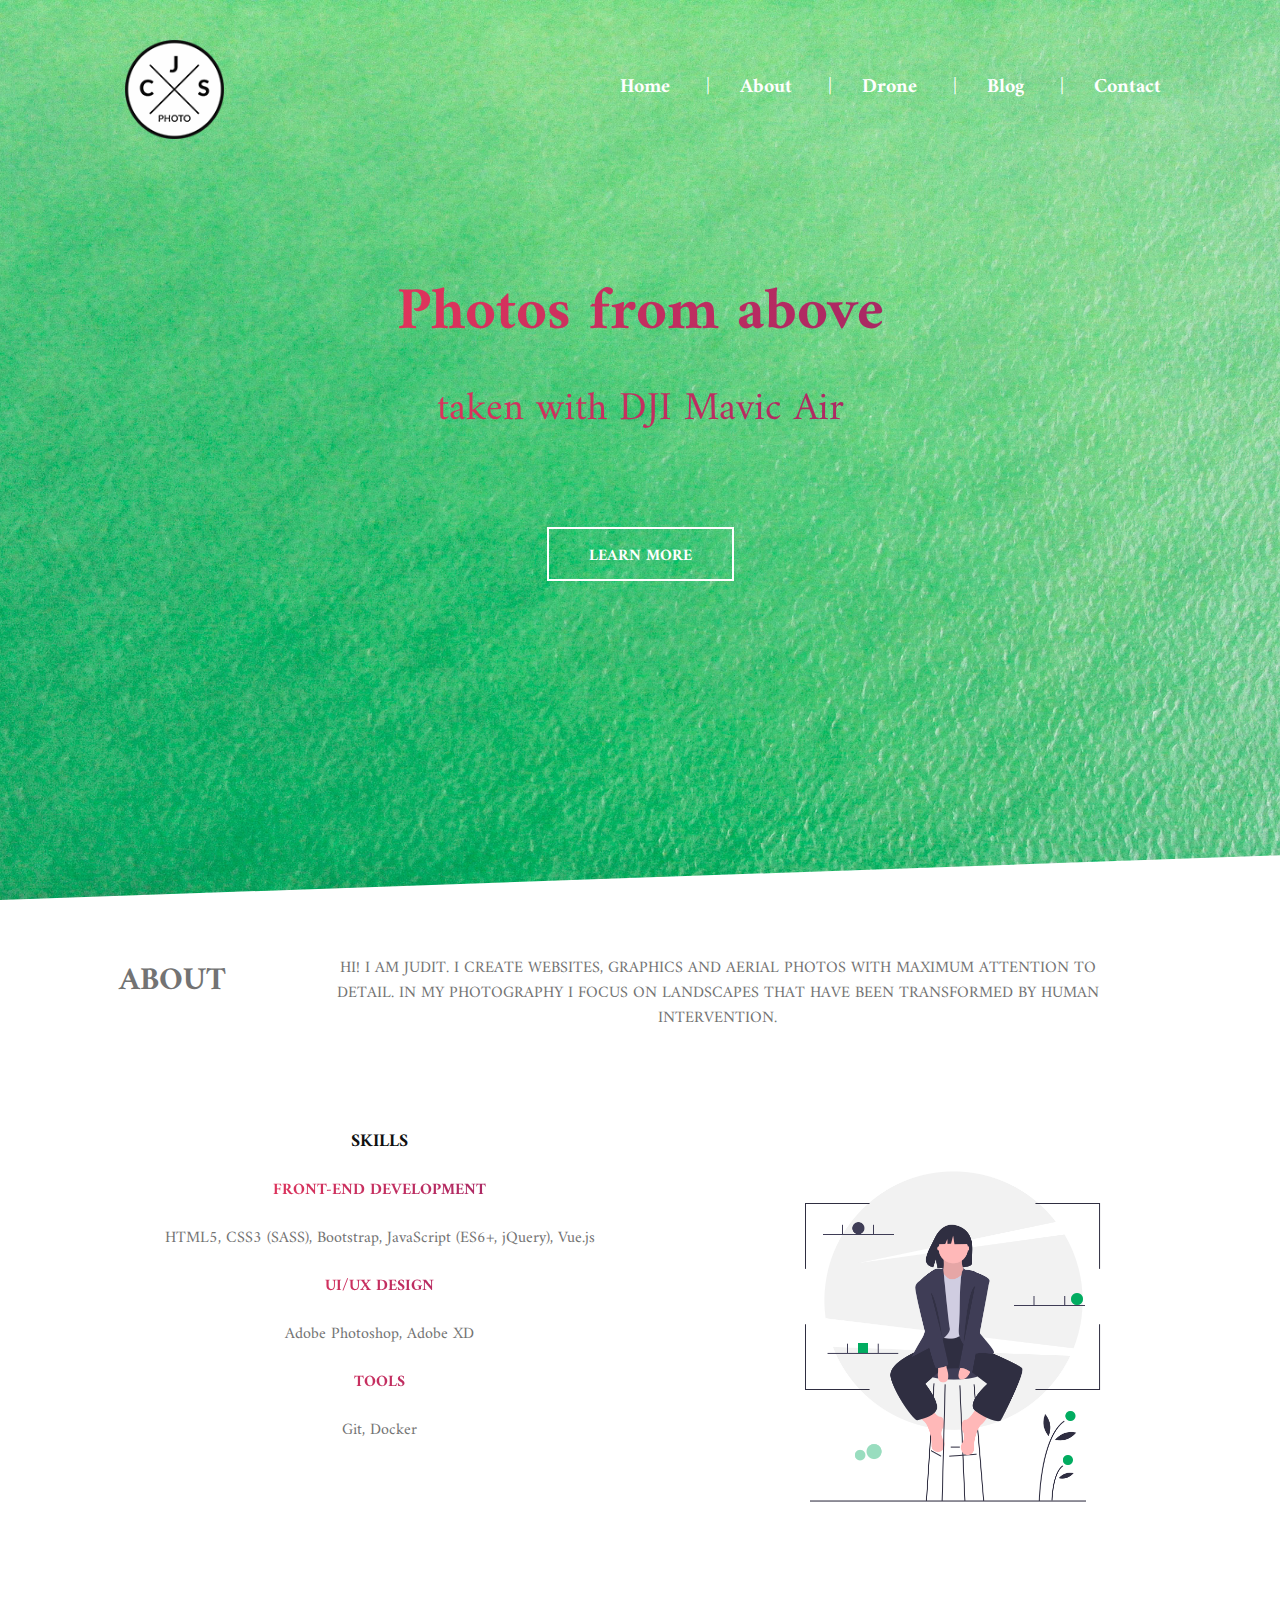
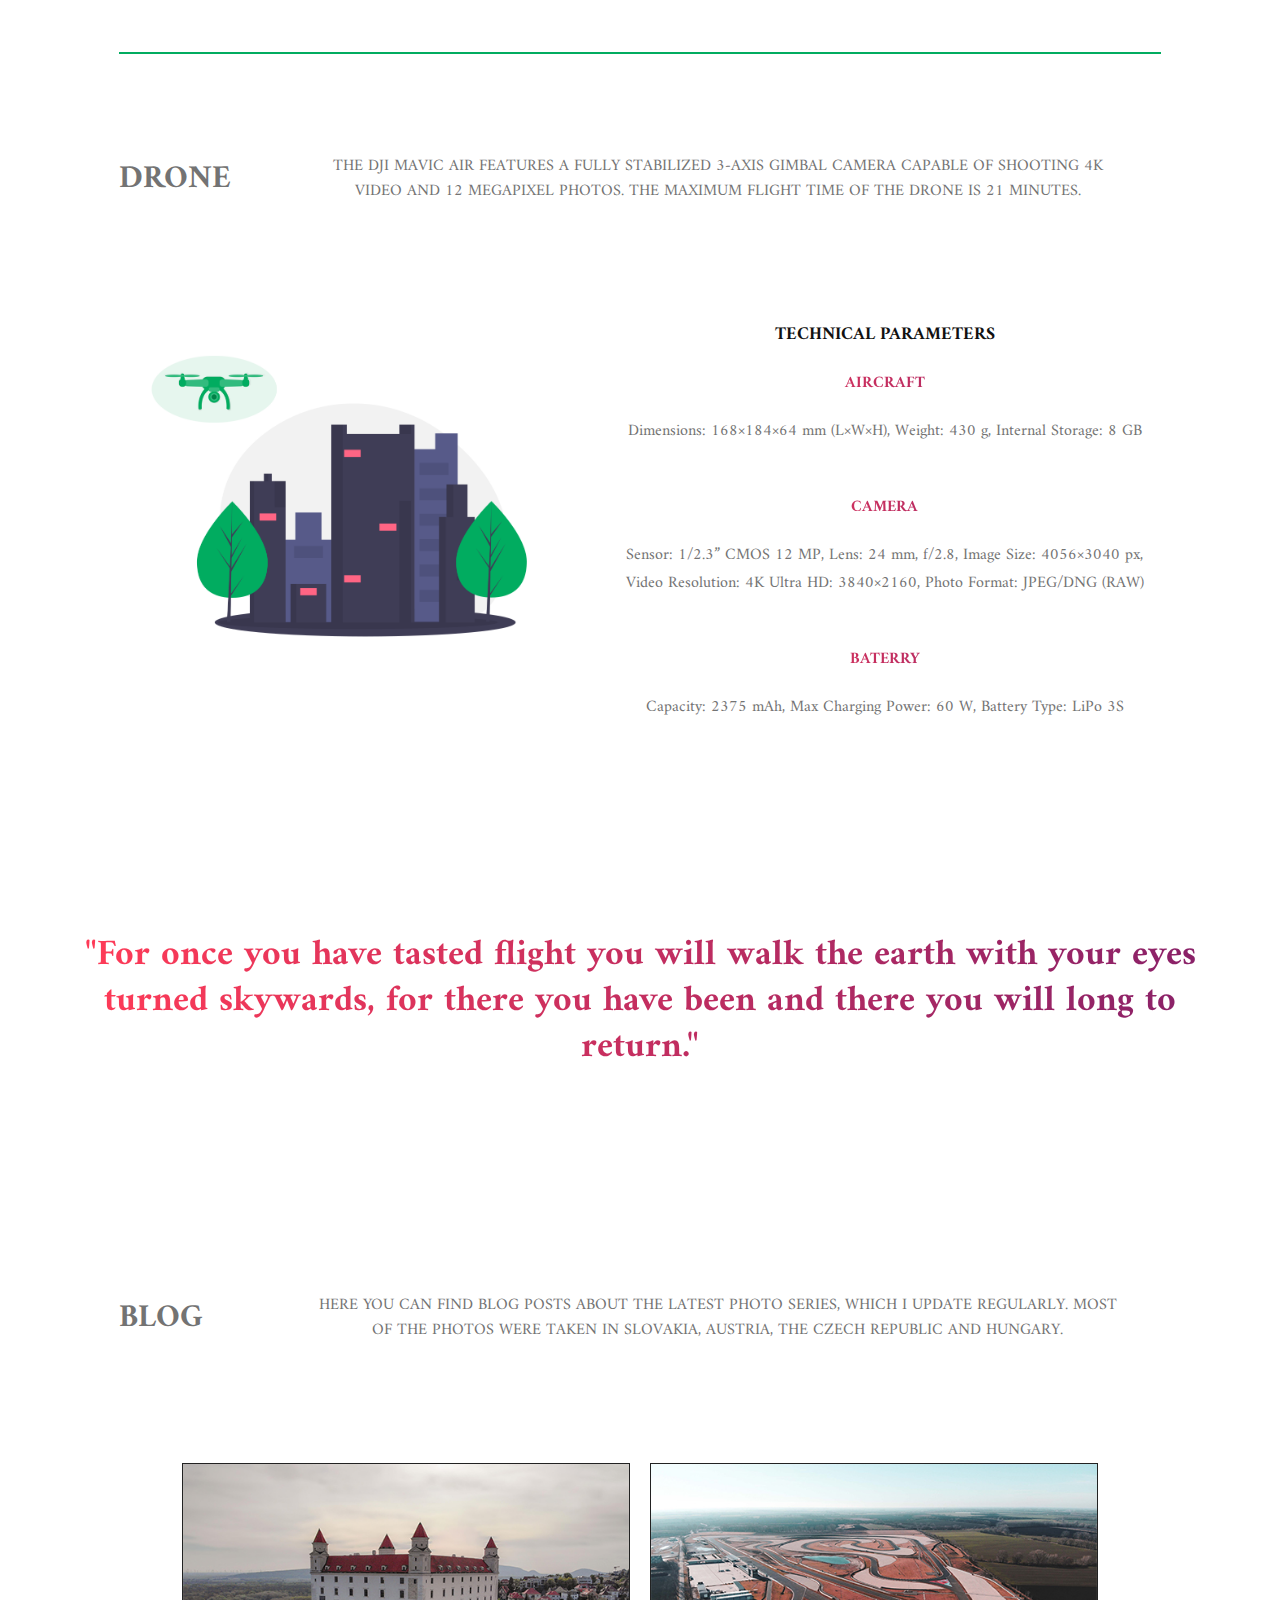
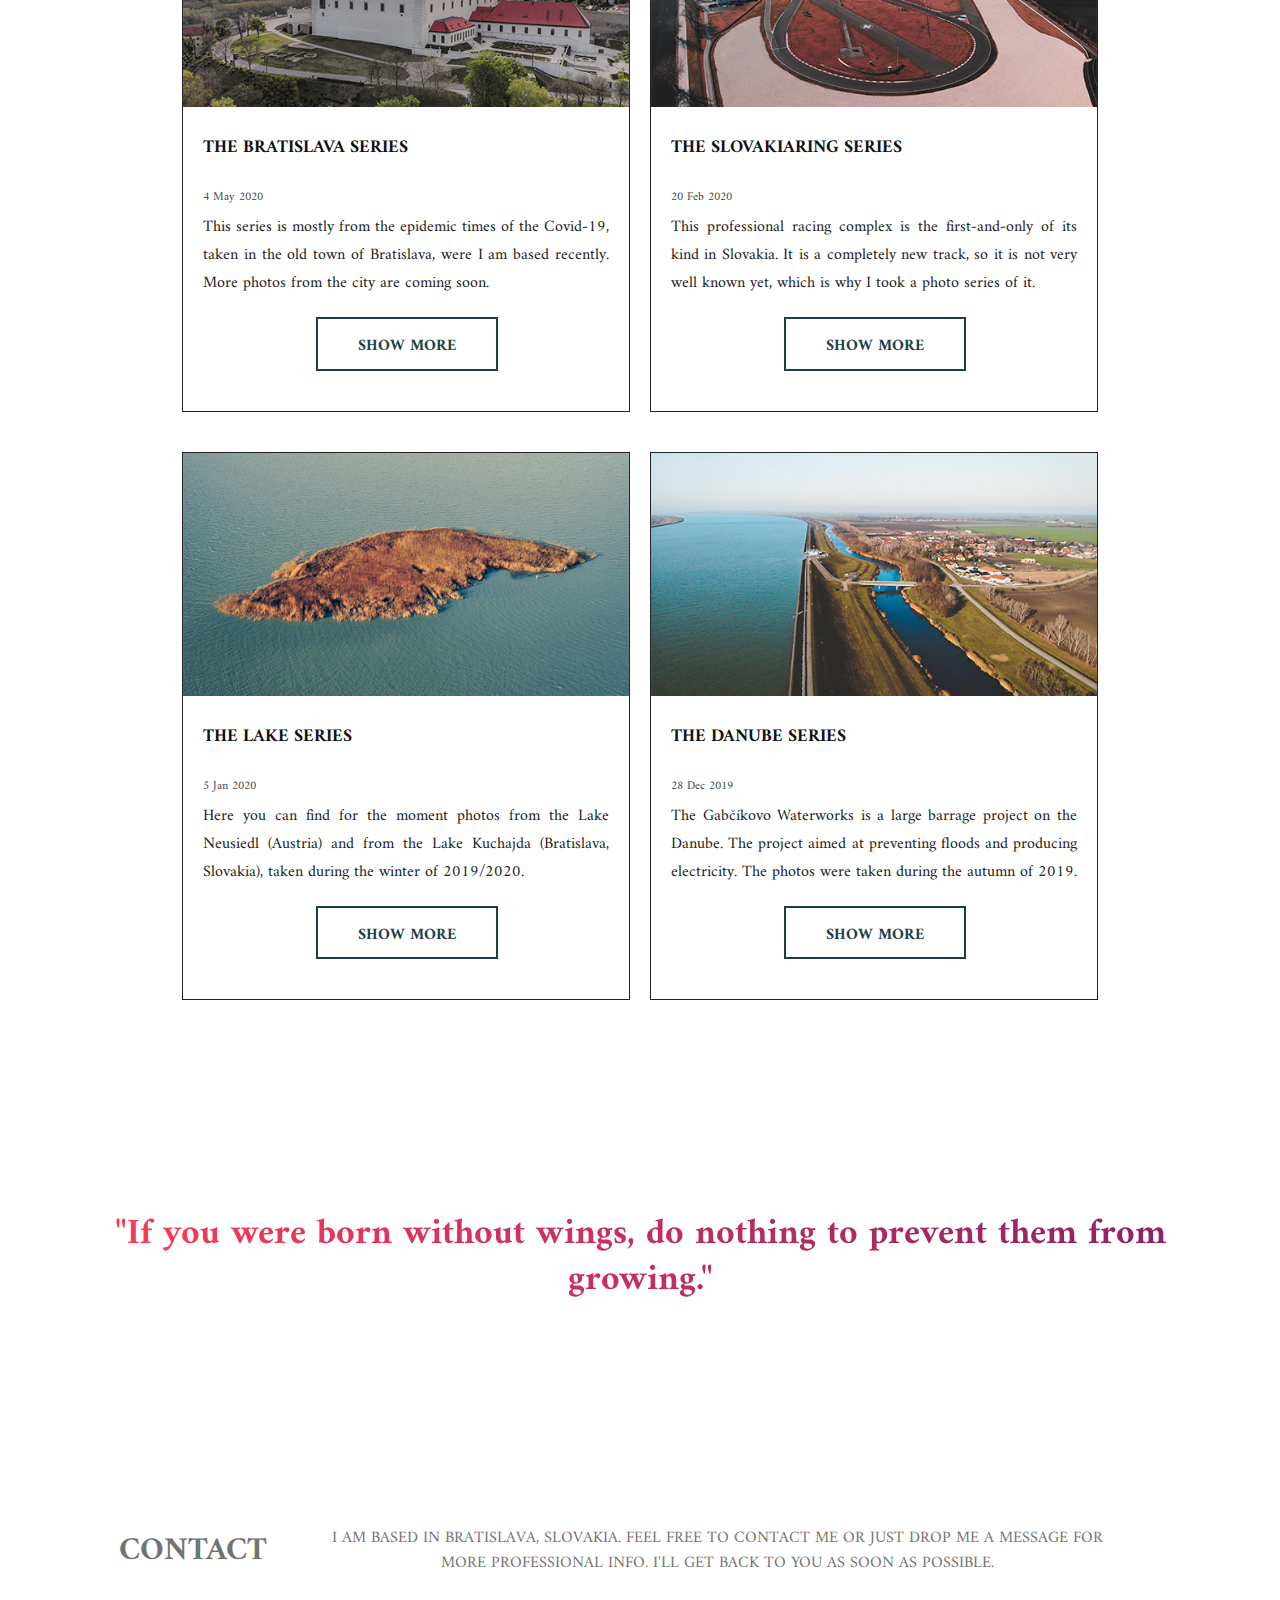
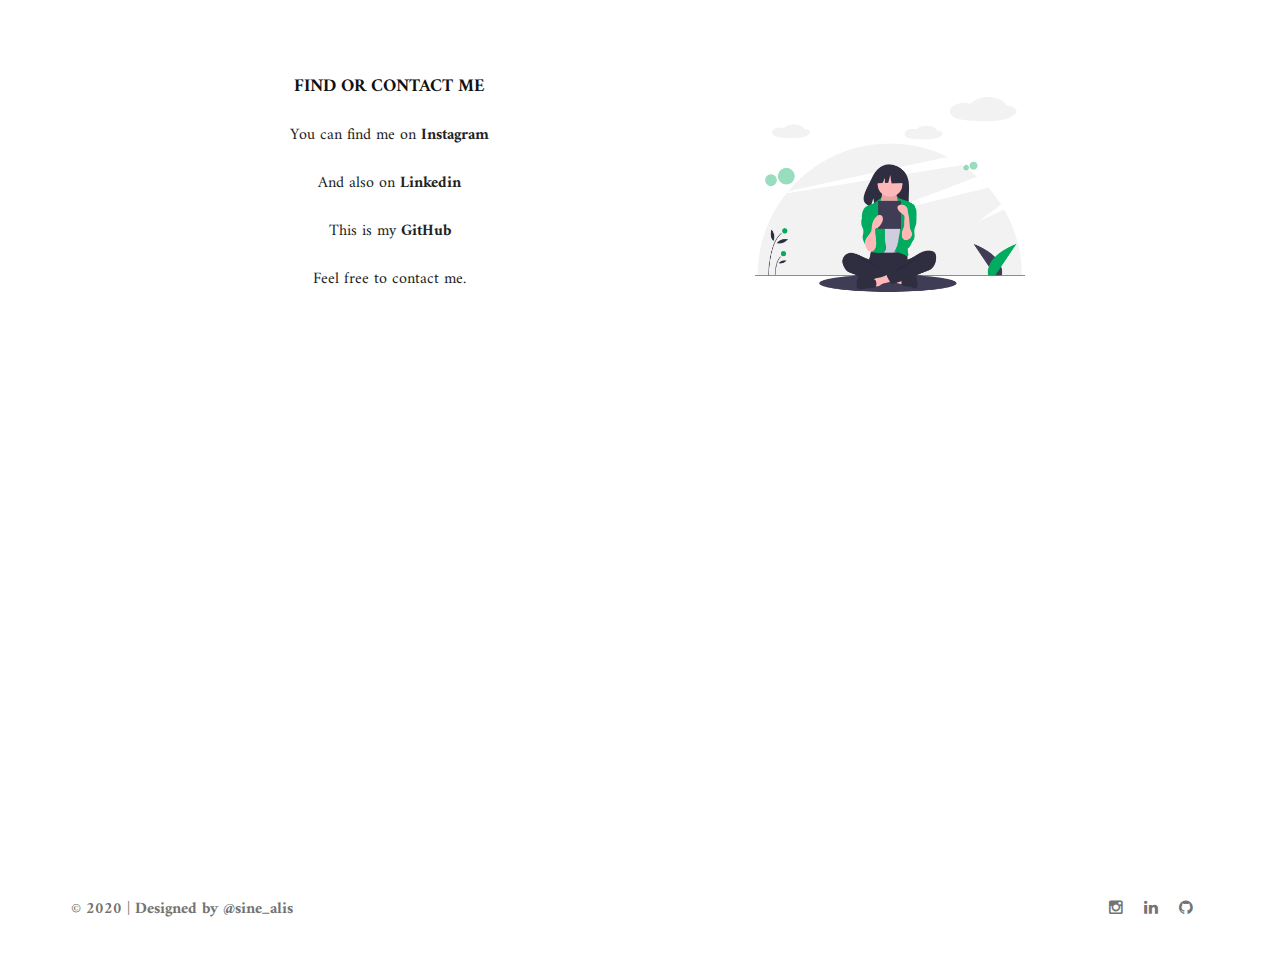
==== index.html @ 267c1a58 "first commit" ====
<!DOCTYPE html>
<html>
	<head>
		<meta charset="utf-8">
		<meta http-equiv="X-UA-Compatible" content="IE=edge">
		<meta name="viewport" content="width=device-width, initial-scale=1">
		<meta name="author" content="sine_alis">
		<meta name="description" content="A portfolio page about aerial photos, taken with DJI Mavic Air from Central Europe. ">
		<title>Photos from above</title>
		<link rel="icon" type="image/png" href="favicon-16x16.png" sizes="16x16">
		<link rel="stylesheet" href="css/font-awesome.min.css">
		<link href="https://fonts.googleapis.com/css2?family=Amiri:ital,wght@0,400;0,700;1,700&display=swap" rel="stylesheet">
		<link rel="stylesheet" href="css/font-awesome.min.css">
		<link rel="stylesheet" href="css/selectordie.css">
		<link rel="stylesheet" href="css/normalize.css">
		<link rel="stylesheet" href="css/style.css">

		<!--[if lt IE 9]>
			<script src="https://cdnjs.cloudflare.com/ajax/libs/html5shiv/3.7.3/html5shiv.min.js"></script>
			<script src="https://cdnjs.cloudflare.com/ajax/libs/selectivizr/1.0.2/selectivizr-min.js"></script>
		<![endif]-->

	</head>
	<body>
		<header class="header" id="home">
			<div class="container">
				<a href="index.html" class="header-logo">
					<img src="img/logo_110.png" alt="logo">
				</a>
				<nav class="menu">
					<a href="#home" class="menu-item is-active">Home</a>
					<a href="#about" class="menu-item">About</a>
					<a href="#drone" class="menu-item">Drone</a>
					<a href="#blog" class="menu-item">Blog</a>
					<a href="#contact" class="menu-item">Contact</a>
				</nav>
				<form class="menu-dropdown">
					<select onchange="location = this.options[this.selectedIndex].value;">
						<option value="#home">Home</option>
						<option value="#about">About</option>
						<option value="#drone">Drone</option>
						<option value="#blog">Blog</option>
						<option value="#contact">Contact</option>
					</select>
				</form>
				<div class="cf"></div>
				<div class="header-baseline">
					<div class="header-baseline-l header-baseline-l1">Photos from above</div>
					<div class="header-baseline-l header-baseline-l3">taken with DJI Mavic Air</div>
				</div>
				<p><a href="#about" class="btn">Learn more</a></p>
			</div>
		</header>
		<section class="section"  id="about">
			<div class="container">
				<div class="section-title cf">
					<h1>About</h1>
					<p>Hi! I am Judit. I create websites, graphics and aerial photos with maximum attention to detail. In my photography I focus on landscapes that have been transformed by human intervention.</p>
				</div>
				<div class="about cf">
					<div class="about-text">
						<h2>Skills</h2>
						<div class="skill">
							<p class="category">FRONT-END DEVELOPMENT</p>
							<p class="text">HTML5, CSS3 (SASS), Bootstrap, JavaScript (ES6+, jQuery), Vue.js</p>
							<p class="category">UI/UX DESIGN</p>
							<p class="text">Adobe Photoshop, Adobe XD</p>
							<p class="category">TOOLS</p>
							<p class="text">Git, Docker</p>
						</div>
					</div>
					<div class="about-picture">
						<img src="img/about_skills.png" alt="thumbnail">
					</div>
				</div>
				<hr>
				<div class="section-title cf" id="drone">
					<h1>Drone</h1>
					<p>The DJI Mavic Air features a fully stabilized 3-axis gimbal camera capable of shooting 4K video and 12&nbsp;megapixel photos. The maximum flight time of the drone is 21 minutes.</p>
				</div>
				<div class="about about-2 cf">
					<div class="about-picture">
						<img src="img/about_dron.png" alt="thumbnail">
					</div>
					<div class="about-text">
						<h2>Technical Parameters</h2>
						<div class="params">
							<p class="category">AIRCRAFT</p>
							<p class="text">Dimensions: 168×184×64 mm (L×W×H), Weight: 430&nbsp;g, Internal Storage: 8&nbsp;GB</p>
							<br/>
							<p class="category">CAMERA</p>
							<p class="text">Sensor: 1/2.3” CMOS 12&nbsp;MP, Lens: 24&nbsp;mm, f/2.8, Image Size: 4056×3040&nbsp;px, Video Resolution: 4K Ultra HD: 3840×2160, Photo Format: JPEG/DNG&nbsp;(RAW)</p>
							<br/>
							<p class="category">BATERRY</p>
							<p class="text">Capacity: 2375&nbsp;mAh, Max Charging Power: 60&nbsp;W, Battery Type: LiPo&nbsp;3S</p>
						</div>
						<div class="cf"></div>
					</div>
				</div>
			</div>
		</section>
		<section class="bg">
			<div class="container">
				<blockquote class="quote-text">"For once you have tasted flight you will walk the earth with your eyes turned skywards, for there you have been and there you will long to return."</blockquote>
				<cite class="quote-author">Leonardo da Vinci</cite>
			</div>
		</section>
		<section class="section" id="blog">
			<div class="container">
				<div class="section-title cf">
					<h1>Blog</h1>
					<p>Here you can find blog posts about the latest photo series, which I update regularly. Most of the photos were taken in Slovakia, Austria, the Czech Republic and Hungary.</p>
				</div>
				<div class="posts cf">
					<div class="post">
						<a href="img/castle.jpg" class="post-thumb">
							<img src="img/post_4.jpg" alt="">
						</a>
						<div class="post-content">
							<h2 class="post-title"><a href="bratislava.html">The Bratislava Series</a></h2>
							<span class="post-meta">4 May 2020</span>
							<p class="description">This series is mostly from the epidemic times of the Covid-19, taken in the old town of Bratislava, were I am based recently. More photos from the city are coming soon.</p>
							<p><a href="bratislava.html" class="btn btn-primary">Show more</a></p>
						</div>
					</div>
					<div class="post">
						<a href="img/slovakiaring.jpg" class="post-thumb">
							<img src="img/post_1.jpg" alt="">
						</a>
						<div class="post-content">
							<h2 class="post-title"><a href="slovakiaring.html">The Slovakiaring Series</a></h2>
							<span class="post-meta">20 Feb 2020</span>
							<p class="description">This professional racing complex is the first-and-only of its kind in Slovakia. It is a completely new track, so it is not very well known yet, which is why I took a photo series of it.</p>
							<p><a href="slovakiaring.html" class="btn btn-primary">Show more</a></p>
						</div>
					</div>
					<div class="post">
						<a href="img/nss.jpg" class="post-thumb">
							<img src="img/post_2.jpg" alt="">
						</a>
						<div class="post-content">
							<h2 class="post-title"><a href="lake.html">The Lake Series</a></h2>
							<span class="post-meta">5 Jan 2020</span>
							<p class="description">Here you can find for the moment photos from the Lake Neusiedl (Austria) and from the Lake Kuchajda (Bratislava, Slovakia), taken during the winter of 2019/2020.</p>
							<p><a href="lake.html" class="btn btn-primary">Show more</a></p>
						</div>
					</div>
					<div class="post">
						<a href="img/danube.jpg" class="post-thumb">
							<img src="img/post_3.jpg" alt="">
						</a>
						<div class="post-content">
							<h2 class="post-title"><a href="danube.html">The Danube Series</a></h2>
							<span class="post-meta">28 Dec 2019</span>
							<p class="description">The Gabčíkovo Waterworks is a large barrage project on the Danube. The project aimed at preventing floods and producing electricity. The photos were taken during the autumn of 2019.</p>
							<p><a href="danube.html" class="btn btn-primary">Show more</a></p>
						</div>
					</div>
				</div>
			</div>
		</section>
		<section class="bg bg-2">
			<div class="container">
				<blockquote class="quote-text">"If you were born without wings, do nothing to prevent them from growing."</blockquote>
				<cite class="quote-author">Coco Chanel</cite>
			</div>
		</section>
		<section class="section" id="contact">
			<div class="container">
				<div class="section-title cf">
					<h1>Contact</h1>
					<p>I am based in Bratislava, Slovakia. Feel free to contact me or just drop me a message for more professional info. I'll get back to you as soon as possible.</p>
				</div>
				<div class="contact cf">
					<div class="about-picture">
						<img src="img/about_contact.png" alt="thumbnail">
					</div>
					<div class="contact-info">
						<h2>Find or Contact me</h2>
						<p>You can find me on <a href="https://www.instagram.com/sine__alis/">Instagram</a></p>
						<p>And also on <a href="https://www.linkedin.com/in/judit-csiba-8711421b7/">Linkedin</a></p>
						<p>This is my <a href="https://github.com/sinealis">GitHub</a></p>
						<p>Feel free to contact me.</p>

					</div>
				</div>
			</div>
		</section>
		<section class="map">
			<iframe src="https://www.google.com/maps/embed?pb=!1m10!1m8!1m3!1d42592.22534487491!2d17.0765173!3d48.1485337!3m2!1i1024!2i768!4f13.1!5e0!3m2!1ssk!2ssk!4v1599405672514!5m2!1ssk!2ssk" width="100%" height="450" frameborder="0" style="border:0;" allowfullscreen="" aria-hidden="false" tabindex="0"></iframe>
		</section>
		<footer class="section footer">
			<div class="container">
				<div class="foot cf">
					<div class="footer-copyright">
						&copy;&nbsp;2020 | Designed&nbsp;by&nbsp;@sine_alis
					</div>
					<div class="footer-socicons">
						<a href="https://www.instagram.com/sine__alis/"><i class="fa fa-instagram" aria-hidden="true"></i></a>
						<a href="https://www.linkedin.com/in/judit-csiba-8711421b7/"><i class="fa fa-linkedin" aria-hidden="true"></i></a>
						<a href="https://github.com/sinealis"><i class="fa fa-github" aria-hidden="true"></i></a>
					</div>
				</div>
			</div>
		</footer>

		<script src="js/jquery-3.5.1.min.js"></script>
		<script src="js/jquery-ui.min.js"></script>
		<script src='js/selectordie.min.js'></script>

		<script>
			$(".menu-dropdown select").selectOrDie();
		</script>

		<script src="js/script.js"></script>
	</body>
</html>
---- css/selectordie.css ----
/* ===========================================================
 *
 *  Name:          selectordie_dev.css
 *  Updated:       2014-10-10
 *  Created by:    Per V @ Vst.mn
 *  What?:         Base CSS for Select or Die
 *
 *  Copyright (c) 2014 Per Vestman
 *  Dual licensed under the MIT and GPL licenses.
 *
 *  No, I don't usually comment my CSS, but in this
 *  case it might "help" someone.
 *
 *  Oddny | Cogs 'n Kegs
 * =========================================================== */

/* Remove, change to fit your needs */
@import url(https://fonts.googleapis.com/css?family=Open+Sans:300,400,600&subset=latin,latin-ext);

.sod_select,
.sod_select *
    {
        -webkit-box-sizing: border-box;
           -moz-box-sizing: border-box;
                box-sizing: border-box;
     -webkit-touch-callout: none;
       -webkit-user-select: none;
          -moz-user-select: none;
           -ms-user-select: none;
               user-select: none;
    }

/* The SoD - Please keep this first three lines intact, otherwise all hell will break looooooose */
.sod_select
    {
        display: inline-block;
        position: relative;
        line-height: 1;

        width: 130px;
        padding: 12px 10px;
        border: 2px solid #ddd;
        background: transparent;
        color: #111;
        font-size: 15px;
        font-weight: 600;
        text-align: left;
        text-transform: uppercase;
        outline: 0;
        outline-offset: -2px; /* Opera */
        cursor: default;
    }

    /* Up/Down arrows */
    .sod_select:before,
    .sod_select:after
        {
            content: "\25B2";
            position: absolute;
            right: 10px;
            top: 12px;
            font-size: 7px;
        }

        /* Down arrow */
        .sod_select:after
            {
                content: "\25BC";
                top: auto;
                bottom: 12px;
            }

    /* Change the border color on hover, focus and when open */
    .sod_select:hover,
    .sod_select.open,
    .sod_select.focus { border-color: #eee; }

        .sod_select.open { color: #000; }
        .sod_select.focus { box-shadow: 0 0 5px rgba(0,0,0,.3); }

    /* When the entire SoD is disabled, go crazy! */
    .sod_select.disabled
        {
            border-color: #ddd;
            color: #333;
            cursor: not-allowed;
        }

    /* The "label", or whatever we should call it. Keep the first three lines for truncating. */
    .sod_select .sod_label
        {
            display: block;
            overflow: hidden;
            white-space: nowrap;
            text-overflow: ellipsis;

            padding-right: 15px;
        }

        .sod_select .sod_prefix { /* Use this if you're using a prefix and want to style it */ }
        .sod_select .sod_placeholder { /* Use this if you're using a placeholder and want to style it */ }



    /* Options list wrapper */
    .sod_select .sod_list_wrapper
        {
            position: absolute;
            top: 100%;
            left: 0;
            display: none;
            height: auto;
            width: 130px;
            margin: 0 0 0 -2px;
            background: transparent;
            border: 2px solid #ddd;
            border-top: none;
            color: #000;
            font-weight: 400;
            z-index: 1;
        }

        /* Shows the option list (don't edit) */
        .sod_select.open .sod_list_wrapper { display: block;  }

        /* Don't display the options when  */
        .sod_select.disabled.open .sod_list_wrapper { display: none;  }

        /* When the option list is displayed above the SoD */
        .sod_select.above .sod_list_wrapper
            {
                top: auto;
                bottom: 100%;
                border-top: 2px solid #ddd;
                border-bottom: none;
            }

    /* Options list container */
    .sod_select .sod_list
        {
            display: block;
            overflow-y: auto;
            padding: 0;
            margin: 0;
        }

        /* All the options. Keep the first three lines for truncating... */
        .sod_select .sod_option
            {
                display: block;
                overflow: hidden;
                white-space: nowrap;
                text-overflow: ellipsis;

                position: relative;
                padding: 10px 10px;
                list-style-type: none;
            }

            /* Optgroups */
            .sod_select .sod_option.optgroup,
            .sod_select .sod_option.optgroup.disabled
                {
                    background: inherit;
                    color: #939393;
                    font-size: 10px;
                    font-style: italic;
                }

                /* Children of an optgroup */
                .sod_select .sod_option.groupchild { padding-left: 20px; }

            /* Used together with placeholderOption / data-placeholder-option */
            .sod_select .sod_option.is-placeholder {
                display: none;
            }

            /* Disabled option */
            .sod_select .sod_option.disabled
                {
                    background: inherit;
                    color: #cccccc;
                }

            /* Hover state for options, also used when a user uses his/hers up/down keys */
            .sod_select .sod_option.active
                {
                    background: rgba(250,250,250,0.4);
                    color: #111;
                }

            /*Make room for the check mark */
            .sod_select .sod_option.selected
                {
                    font-weight: 400;
                    padding-right: 25px;
                }

                /* Displays a check mark for the selected option */
                .sod_select .sod_option.selected:before
                    {
                        content: "";
                        position: absolute;
                        right: 10px;
                        top: 50%;
                        -webkit-transform: translateY(-50%);
                            -ms-transform: translateY(-50%);
                                transform: translateY(-50%);
                        display: inline-block;
                        color: #808080;
                        height: 9px;
                        width: 10px;
                        background: url([data-uri]);
                    }

                /* Add a .no_highlight class to you SoD to hide the check mark and don't bold the option */
                .sod_select.no_highlight .sod_option.selected { font-weight: 300; }
                .sod_select.no_highlight .sod_option.selected:before { display: none; }

            .sod_select .sod_option.link { /* If data-link is set on a specific option */ }
            .sod_select .sod_option.linkexternal { /* If data-link-external is set on a specific option */ }



    /* Hide native select */
    .sod_select select { display: none !important; }

        /* The native select in touch mode. Keep this first line. Sorry, keep everything. */
        .sod_select.touch select
            {
                -webkit-appearance: menulist-button;

                position: absolute;
                top: 0;
                left: 0;
                display: block !important;
                height: 100%;
                width: 100%;
                opacity: 0;
                z-index: 1;
            }
---- css/style.css ----
html {
	box-sizing: border-box;
}
*, *:before, *:after {
	box-sizing: inherit;
}
body {
	margin: 0;
	padding: 0;
	color: #737373;
	font-family: 'Amiri', serif;
	font-size: 100%;
	-webkit-font-smoothing: antialiased;
	-moz-osx-font-smoothing: inherit;
}
/*------Clearfix----*/
.cf:before,
.cf:after {
    content: "";
    display: table;
}
.cf:after {
    clear: both;
}
a {
	color: inherit;
	text-decoration: none;
}
h2 {
	font-size: 1.125em; /* 20/16 */
	margin: 0 0 1.25em 0; /* 20/16 */
	line-height: 1.25em;
	color: #111;
	text-transform: uppercase;
}
p {
	padding: 0;
	margin: 0;
	margin-bottom: 1.25em; /* 20/16 */
}
img {
	max-width: 100%;
	height: auto;
}
hr {
	height: 0.125em; /* 2/16 */
	margin: 6.25em 0; /* 100/16 */
	padding: 0;
	background-color: #01ac60;
	border: none;
}
strong {
	font-weight: 700;
}
ul {
	list-style: none;
}
.header {
	width: 100vw;
	height: 100vh;
	background: url("../img/greenwater.jpg") center center no-repeat fixed;
	-webkit-background-size: cover;
	-moz-background-size: cover;
	-ms-background-size: cover;
	-o-background-size: cover;
	background-size: cover;
	color: #333;
}
.container {
	padding: 2.5em 4em 4em 4em; /* 40/16 */
	max-width: 73.125em; /* 1170/16 */
	margin: 0 auto;
	z-index: 5;
	position: relative;
	text-align: center;
}

.header-logo {
	display: block;
	float: left;
}
.header-logo img {
	width: 90%;
}
.header-baseline {
	margin: 5.625em 0; /* 90/16 */
	letter-spacing: 0;
}
.header-baseline-l {
	display: block;
	background: -webkit-linear-gradient(left, #ff3b57, #892168);
	-webkit-background-clip: text;
	-webkit-text-fill-color: transparent;
}
.header-baseline-l1 {
	font-size: 3.75em; /* 60/16 */
	line-height: 2.5em; /* 70/60 */
	font-weight: 700;
	animation: text 1.5s;
}
.header-baseline-l3 {
	font-size: 2.5em; /* 40/16 */
	line-height: 1em;
	font-weight: 400;
	animation: subtitle 1.5s;
}
@keyframes text {
	0% {
		opacity: 0;
		margin-bottom: -0.66666em; /* -90px/60 */
		letter-spacing: 0.375em;
	}
	75% {
		opacity: 1;
	}
}
@keyframes subtitle {
	0% {
		opacity: 0;
		font-size: 0;
	}
	75% {
		opacity: 1;
	}
}
.header .btn {
	margin-top: 0.5em;
	margin-bottom: 2em;
	color: #fefefe;
	border-color: #fefefe;
}
/*---------Menu------------*/
.menu {
	margin-top: 1.5em;
	font-size: 1.25em; /* 20/16 */
	font-weight: 700;
	color: #fefefe;
	text-align: right;
	float: right;
}
.menu-item {
	-webkit-transition-duration: 0.4s;
	-moz-transition-duration: 0.4s;
	-ms-transition-duration: 0.4s;
	-o-transition-duration: 0.4s;
	transition-duration: 0.4s;
}
.menu-item:before {
	content: '|';
	color: #fefefe;
	display: inline-block;
	padding: 0 1.5em;
}
.menu-item:first-child:before {
	display: none;
}
.menu-item:hover,
.menu-item:active {
	color: #892168;
}
.menu-dropdown {
	display: none;
}
.btn {
	display: inline-block;
	padding: 0.3em 2.5em 0 2.5em; /* 40/16 */
	font-size: 1em;
	line-height: 2.8em; /* 40/15 */
	font-weight: 700;
	color: #1C4045;
	text-transform: uppercase;

	background-color: rgba(68,68,68,0);     /* #444 */
	background-color: transparent;
	border: 0.133333em solid #1C4045; /* 2/15 */
	-webkit-transition-duration: 0.4s;
	-moz-transition-duration: 0.4s;
	-ms-transition-duration: 0.4s;
	-o-transition-duration: 0.4s;
	transition-duration: 0.4s;
}
.btn:hover {
	background-color: rgba(68,68,68,0.5);
	border-color: transparent;
}
.btn-small {
	line-height: 1.875em; /* 30/16 */
}

/*-----------------About---------------*/
.section {
	padding: 1em 0;
	background-color: #fff;
	position: relative;
}
.section:before,
.section:after {
	content: '';
	display: block;
	background-color: #fff;
	position: absolute;
	top: 0;
	left: 0;
	bottom: 0;
	right: 0;
	-webkit-transform-origin: 0 0;
	-moz-transform-origin: 0 0;
	-ms-transform-origin: 0 0;
	-o-transform-origin: 0 0;
	transform-origin: 0 0;
	-webkit-transform: skewY(-2deg);
	-moz-transform: skewY(-2deg);
	-ms-transform: skewY(-2deg);
	-o-transform: skewY(-2deg);
	transform: skewY(-2deg);
	z-index: 4;
}
.section:after {
	background-color: #fff;
	-webkit-transform-origin: 100% 0;
	-moz-transform-origin: 100% 0;
	-ms-transform-origin: 100% 0;
	-o-transform-origin: 100% 0;
	transform-origin: 100% 0;
}
.section-title {
	margin-bottom: 6.25em; /* 100/16 */
}
.section-title h1 {
	float: left;
	margin: 0;
	margin-top: 0.09375em; /* 3/32 */
	padding: 0;
	width: 17.094017%;  /* 200/1170 */
	text-align: left;
	text-transform: uppercase;
	line-height: 1.40625em; /* 45/32 */
}
.section-title p {
	float: left;
	width: 76.9230769%; /* 900/1170 */
	margin: 0;
	padding: 0;
	text-transform: uppercase;
	line-height: 1.5625em; /* 25/16 */
	margin-left: 1.25em; /* 20/16 */
}
.about-text {
	width: 50%;
	float: left;
}
.about-picture {
	width: 40%;
	float: right;
	margin-left: 1em;
}
.about-2 {
	padding-top: 1.25em; /* 20/16 */
}
.about-2 .about-picture {
	width: 40%; /* 400/1170 */
	float: left;
}
.about-2 .about-text {
	width: 50%; /* 600/1170 */
	float: right;
	margin-right: 1em;
}
.category {
	font-weight: 700;
	background: -webkit-linear-gradient(left, #ff3b57, #892168);
	-webkit-background-clip: text;
	-webkit-text-fill-color: transparent;
}

/*--------------Background--------------*/
.bg {
	padding: 5em 0 3.5em 0;
	text-align: center;
	color: #fff;
	background: url("../img/greenwater.jpg") center center fixed;
	-webkit-background-size: cover;
	-moz-background-size: cover;
	-ms-background-size: cover;
	-o-background-size: cover;
	background-size: cover;
}
.bg .container {
	padding: 2em 1.5em;
}
.quote-text {
	display: inline-block;
	width: 100%;
	font-size: 2.25em; /* 36/16 */
	line-height: 1.27777; /* 46/36 */
	font-weight: 700;
	margin: 0 auto 1em auto;
	background: -webkit-linear-gradient(left, #ff3b57, #892168);
	-webkit-background-clip: text;
	-webkit-text-fill-color: transparent;
}
.quote-author {
	font-size: 1.5em; /* 24/16*/
	position: relative;
	font-style: normal;
	text-transform: uppercase;
}

/*-------------Post-----------------*/
.posts {
	display: -webkit-flex;
	display: -moz-flex;
	display: -ms-flex;
	display: -o-flex;
	display: flex;

	-webkit-flex-flow: row wrap;
	-moz-flex-flow: row wrap;
	-ms-flex-flow: row wrap;
	-o-flex-flow: row wrap;
	flex-flow: row wrap;

	-webkit-justify-content: center;
	-moz-justify-content: center;
	-ms-justify-content: center;
	-o-justify-content: center;
	justify-content: center;

	-webkit-align-items: flex-start;
	-moz-align-items: flex-start;
	-ms-align-items: flex-start;
	-o-align-items: flex-start;
	align-items: flex-start;

	-webkit-align-content: space-between;
	-moz-align-content: space-between;
	-ms-align-content: space-between;
	-o-align-content: space-between;
	align-content: space-between;
}

.post {
	align-self: flex-start;
	width: 35vw;
	height: auto;
	margin: 1.25em 0.625em;
	border: 0.0625em solid #222;
}
.post-thumb {
	align-self: flex-start;
	line-height: 0;
	-webkit-transition-duration: 0.5s;
	-moz-transition-duration: 0.5s;
	-ms-transition-duration: 0.5s;
	-o-transition-duration: 0.5s;
	transition-duration: 0.5s;
}
.post-thumb img {
	height: auto;
	align-self: flex-start;
}
.post-thumb:hover {
	opacity: 0.8;
}
.post-content {
	align-self: flex-start;
	padding: 1.25em; /*20px/16*/
	text-align: left;
	background-color: #fff;
}
.post-content .description {
	text-align: justify;
	color: #222;
}
.post-meta {
	width: 18.18181818%; /* 100/550 */
	font-size: 0.75em; /* 12/16 */
	line-height: 30px;
	color: #444;
}
.post-content .btn {
	position: relative;
	left: 50%;
	margin-left: -90px;
}
.post-content .btn:hover {
	color: #fff;
}
.bg-2 {
	background: url("../img/greenwater.jpg") center bottom fixed;
	-webkit-background-size: cover;
	-moz-background-size: cover;
	-ms-background-size: cover;
	-o-background-size: cover;
	background-size: cover;
}

/*------------Contact-----------*/
.contact {
	width: 80%;
	margin: 0 auto;
}
.contact-info {
	float: left;
	width: 40%;
}
.contact-info p {
	font-size: 1em;
	color: #222;
}
.contact-info p a {
	font-weight: 700;
	cursor: pointer;
}
.map {
	position: relative;
}
.map:after {
	content: '';
	display: block;
	position: absolute;
	top: 0;
	right: 0;
	bottom: 0;
	left: 0;
	background-color: rgba(255,255,255,.1);
}

/*-----------Footer----------------*/

.footer .container {
	padding: 1em;
	text-align: left;
}
.footer:after {
	display: none;
}
.footer-copyright {
	width: 50%;
	float: left;
	color: #737373;
	font-size: 1em;
	font-weight: 700;
}
.footer-socicons {
	width: 50%;
	float: right;
	text-align: right;
}
.footer-socicons .fa {
	font-size: 1em;
}
.footer-socicons a {
	margin-right: 1em;
	-webkit-transition-duration: .4s;
	-moz-transition-duration: .4s;
	-ms-transition-duration: .4s;
	-o-transition-duration: .4s;
	transition-duration: .4s;
}
.footer-socicons a:hover {
	color: #000;
}

/* -------------Gallery overlay----------==--- */
#overlay {
	position: fixed;
	background: rgba(0,0,0,.8);
	width: 100%;
	height: 100%;
	top: 0;
	left: 0;
	z-index: 10;
	text-align: center;
}
#overlay img {
	margin-top: 2%;
	width: 1020px;
	height: auto;
	border: 0.3125em solid #fff; /* 5/16 */
	border-radius: 0.3125em; /* 5/16 */
}

/*-------------Lightbox pages------------------*/

.grid {
	display: grid;
	grid-template-columns: repeat(3, 9.375em); /* 150px/16 */
	justify-content: center;
	align-content: center;
	gap: 0.625em; /* 10px/16 */
	height: 100vh;
	background-color: #fefefe;
}
.grid img {
	width: 9.375em; /* 150px/16 */
	height: 12.5em; /* 200px/16 */
	cursor: pointer;
	-webkit-transition: opacity 0.3s ease-out;
	-moz-transition: opacity 0.3s ease-out;
	-o-transition: opacity 0.3s ease-out;
	transition: opacity 0.3s ease-out;
}
.grid img:hover {
	opacity: .8;
}

#lightbox {
	position: fixed;
	z-index: 1000;
	top: 0;
	width: 100%;
	height: 100%;
	background-color: rgba(0,0,0,.8);
	display: none;
}
#lightbox.active {
	display: flex;
	justify-content: center;
	align-items: center;
}
#lightbox img {
	max-width: 90%;
	max-height: 90%;
	background-color: #000;
	border: 2px solid #fff;
}

/*-----------------------Media Queries------------------------*/

@media (max-width: 75em){     /* 1200/16 */
	.header .container {
		padding: 3.75em 3.75em; /* 60/16 */ /* 60/16 */
	}
	.header-logo img {
		margin-top: 0.375em; /* 6/16 */
	}
	.post {
		margin: 0.9375em; /* 15/16 */
	}
	.post-thumb {
		width: 28.125em; /* 450/16 */
		height: 12.5em; /* 200/16 */
	}
	.post-content {
		padding: 1em;
	}
	.post-content p {
		line-height: 1.625em; /* 26/16 */
	}
	.post-meta {
		width: 22.22222222%; /* 100/450 */
		padding-top: 4.428571428571429em; /* 62/14 */
		font-size: 0.75em;
		line-height: 2.1428em; /* 30px/14 */
	}
	.bg {
		padding: 4em 0 2.5em 0;
	}
	.bg .container {
		padding: 1.5em 1em;
	}
	.quote-text {
		margin: 0 auto 1em auto;
		font-size: 1.875em; /* 30/16 */
	}
	.quote-author {
		font-size: 1.25em;
	}

}
@media (max-width: 62.5em){ /* 1000/16 */
	.header .container {
		padding: 2.75em 3.125em; /* 44/16 */ /* 50/16 */
	}
	.header-logo img {
		width: 80%;
		margin-top: 0.625em; /* 10/16 */
	}
	.menu {
		font-size: 1.125em; /* 18/16 */
		margin-top: 2em;
	}
	.header-baseline {
		margin: 5em 0; /* 80/16 */
	}
	.header-baseline-l1 {
		font-size: 3.375em; /* 54/16 */
	}
	.header-baseline-l3 {
		font-size: 2.375em; /* 38/16 */
		font-weight: 400;
	}
	@keyframes text {
		0% {
			opacity: 0;
			margin-bottom: -0.66666em; /* -90px/60 */
			letter-spacing: 0.250em;
		}
		75% {
			opacity: 1;
		}
	}
	.about-icon {
		display: none;
	}
	.about-text {
		width: 53%;
		line-height: 1.5em; /* 24/16 */
	}
	.about-picture {
		width: 40%;
	}
	.about-2 {
		padding-top: 0em;
	}
	.about-2 .about-picture {
		width: 33%;
		margin-top: 2.3em;
	}
	.about-2 .about-text {
		width: 55%;
		margin-left: 3em;
	}
	hr {
		margin: 3em 0;
	}
	.posts {
		-webkit-flex-flow: column wrap;
		-moz-flex-flow: column wrap;
		-ms-flex-flow: column wrap;
		-o-flex-flow: column wrap;
		flex-flow: column wrap;

		-webkit-justify-content: center;
		-moz-justify-content: center;
		-ms-justify-content: center;
		-o-justify-content: center;
		justify-content: center;

		-webkit-align-items: flex-start;
		-moz-align-items: flex-start;
		-ms-align-items: flex-start;
		-o-align-items: flex-start;
		align-items: flex-start;

		-webkit-align-content: center;
		-moz-align-content: center;
		-o-align-content: center;
		align-content: center;
	}
	.section-title {
		margin-bottom: 5em; /* 80/16 */
	}
	.section-title h1 {
		font-size: 1.75em; /* 28/16 */
		margin: 0;
		margin-top: 0.1428571428em; /* 4/28 */
		padding: 0;
		width: 25.641025%;  /* 300/1170 */
		line-height: 2.42857142em; /* 68/28 */
	}
	.section-title p {
		width: 70%;
		margin: 0;
		padding: 0;
		line-height: 1.5625em; /* 25/16 */
	}
}
@media (max-width: 53.125em){ /* 850/16 */
	.header .container {
		padding: 2.375em 2.75em; /* 38/16 */ /* 44/16 */
	}
	.header-logo img {
		margin-top: 0.75em; /* 12/16 */
	}
	.btn {
		display: inline-block;
		font-size: 0.9375em; /* 15/16 */
		line-height: 2.133333333em; /* 32/15 */
	}
	.bg {
		padding: 2.5em 0 1.25em 0;
	}
	.bg .container {
		padding: 1.5em 1em;
	}
	.quote-text {
		margin: 0 auto 1em auto;
		font-size: 1.625em; /* 26/16 */
	}
	.quote-author {
		font-size: 1.25em; /* 18/16 */
	}

	.about-text {
		width: 100%;
		font-size: 0.9375em; /* 15/16 */
		line-height: 1.46666666em; /* 22/15 */
		text-align: center;
	}
	.about-picture {
		float: none;
		width: 65%;
		margin: 1em 6em;
	}
	.about-2 .about-text p {
		margin-bottom: 0.625em; /* 10/16 */
	}
	.about-2 .about-text {
		width: 100%;
		padding: 1em 2em;
		margin-left: 0em;
	}
	.about-2 .about-picture {
		float: none;
		width: 65%;
		margin: 1em 6em;
	}
	.post-content .btn {
	     margin-left: -5.5em; /* 88/16 */
	}
	.contact {
		width: 100%;
	}
	.contact-info {
		float: none;
		font-size: 0.9375em; /* 15/16 */
		line-height: 1.4666666666666666em; /* 22/15 */
		text-align: center;
		margin: 3em auto;
	}
	.map iframe {
		height: 25em; /* 400/16 */
	}
}
@media (max-width: 46.875em){ /* 750/16 */
	.header .container {
		padding: 1.875em 2.375em; /* 30/16 */ /* 38/16 */
	}
	.header-logo img {
		margin-top: 0.5em; /* 8/16 */
	}
	.menu {
		display: none;
	}
	.menu-dropdown {
		display: inline-block;
		font-family: 'Open Sans', sans-serif;
		float: right;
		margin-top: 1em;
	}
	.header-baseline {
		margin: 4em 0;
	}
	.header-baseline-l1 {
		font-size: 2.875em; /* 46/16 */
	}
	.header-baseline-l3 {
		font-size: 1.875em; /* 30/16 */
		line-height: 1.5em; /* 45/30 */
	}
	h2 {
		font-size: 1em;
		margin-bottom: 1em;
		line-height: 1.25em; /* 20/16 */
	}
	hr {
		display: none;
	}
	.about-picture {
		float: none;
		width: 70%;
	}
	.about-2 .about-picture {
		float: none;
	}
	.section-title {
		margin-bottom: 4em; /* 80/16 */
	}
	.section-title h1 {
		font-size: 1.5em; /* 24/16 */
		float: left;
		margin: 0;
		margin-top: 0.125em; /* 3/24 */
		padding: 0;
		width: 22.2222222222%;  /* 260/1170 */
		line-height: 2.25em; /* 54/24 */
	}
	.section-title p {
		line-height: 1.333333em; /* 20/15 */
		margin-left: 1.066667em; /* 16/15 */
		font-size: 0.9375em; /* 15/16 */
	}
}
@media (max-width: 40em){ /* 640/16 */
	.header-baseline-l1 {
		font-size: 2.625em; /* 42/16 */
	}
	.header-baseline-l3 {
		font-size: 1.625em; /* 26/16 */
	}

	.btn {
		font-size: 0.875em; /* 14/16 */
		line-height: 2.2857142857142856em; /* 32/14 */
	}
	.post {
		width: 60vw;
	}
	.section {
	    padding: 0.875em 0;
	}
	.section-title h1 {
		font-size: 1.375em; /* 22/16 */
		letter-spacing: 0;
		float: left;
		margin: 0;
		margin-top: 0.18181818181818182em; /* 4/22 */
		padding: 0;
		width: 21.36752136752136%;  /* 250/1170 */
		line-height: 2.4545454545454546em; /* 54/22 */
	}
	.section-title p {
		width: 73%;
		margin-left: 0.6667em; /* 10/15 */
	}
	.contact-info p {
		font-size: 1em;
	}
	.bg {
		padding: 2.375em 0 1.125em 0;
	}
	.bg .container {
		padding: 1.375em;
	}
	.quote-text {
		margin: 0 auto 1em auto;
		font-size: 1.375em;
	}
	.quote-author {
		font-size: 1.125em; /* 18/16 */
	}
}
@media (max-width: 37.5em){ /* 600/16 */
	.header .container {
		padding: 1.625em 1.625em; /* 26/16 */ /* 26/16 */
	}
	.header-logo img {
		width: 70%;
		margin-top: 0.375em; /* 6/16 */
	}
	.section {
	    padding: 0;
	}
	.section-title h1 {
		float: none;
		width: 90%;
		margin: 0 auto;
		text-align: center;
		font-size: 1.375em; /* 22/16 */
		letter-spacing: 0.0456em; /* 1/22 */
		margin-top: 0em;
		line-height: 2.273em; /* 50/22 */
	}
	.section-title p {
		float: none;
		display: block;
		width: 90%;
		margin: 0 auto;
		text-align: center;
		margin-top: 0.8em; /* 12/15 */
	}
	.about-picture {
		display: none;
	}
	.about-text {
		float: none;
		width: 100%;
		margin: 0 auto;
		padding: 1em;
		font-size: 0.9375em; /* 15/16 */
		line-height: 1.4666em; /* 22/15 */
	}
	.about-2 .about-text {
		float: none;
		width: 100%;
		margin: 0 auto;
		padding: 1em;
	}
	.contact {
		width: 100%;
		margin: 0 auto;
		text-align: center;
	}
	.contact-form {
		display: none;
	}
	.contact-info {
		width: 65%;
		float: none;
	}
	footer .footer-socicons {
		display: inline-block;
		float: right;
		font-size: 0.875em;
	}
	.map iframe {
		height: 15.625em; /* 250/16 */
	}
}
@media (max-width: 34.375em){ /* 550/16 */
	.header-baseline-l1 {
		font-size: 2.375em; /* 38/16 */
	}
	.header-baseline-l3 {
		font-size: 1.375em; /* 22/16 */
	}
	@keyframes text {
		0% {
			opacity: 0;
			margin-bottom: -0.666em; /* -90px/60 */
			letter-spacing: 0.125em;
		}
		75% {
			opacity: 1;
		}
	}
	.bg {
		padding: 2em 0 1em 0;
	}
	.bg .container {
		padding: 1.125em;
	}
	.quote-text {
		margin: 0 auto 1em auto;
		font-size: 1.125em;
	}
	.quote-author {
		font-size: 1em; /* 16/16 */
	}
	.section-title {
	    margin-bottom: 3em;
	}
	.post {
		align-self: flex-start;
		position: relative;
		width: 65vw;
		height: auto;
		margin: 0.875em; /* 14/16 */
	}
	.post-content {
		align-self: flex-start;
		text-align: justify;
		padding: 1em;
	}
	.post-content p {
		line-height: 1.625em; /* 26/16 */
	}
	.post-meta {
		width: 22.22222222%; /* 100/450 */
		padding-top: 4.428571428571429em; /* 62/14 */
		font-size: 0.75em; /* 12/16 */
		line-height: 30px;
	}
	.post-content .btn {
	    margin-left: -78px;
	}
	.footer-copyright,
	.footer-socicons {
		font-size: 0.8125em; /* 13/16 */
		width: 100%;
	    margin: 0 auto;
	    text-align: center;
	}
	.footer-copyright {
		margin-bottom: 1em;
	}
	.grid {
		display: grid;
		grid-template-columns: 12.5em; /* 200px/16 */
		justify-content: center;
		align-content: center;
		height: auto;
		margin: 3em 1em;
	}
	#lightbox img {
		max-width: 80%;
		max-height: 80%;
		border: 0.0625em solid #fff; /* 1/16 */
	}
}
@media (max-width: 27.5em ) { /* 440/16 */
	.header .container {
		padding: 1.375em 1.375em; /* 22/16 */ /* 22/16 */
	}
	.header-logo img {
		margin-top: 0.1875em; /* 3/16 */
	}
	.menu-dropdown {
		-webkit-transform: scale(.9);
		-moz-transform: scale(.9);
		-ms-transform: scale(.9);
		-o-transform: scale(.9);
		transform: scale(.9);
		margin-top: 0.4375em; /* 7/16 */
	}
	.header-baseline-l1 {
		font-size: 2.125em; /* 34/16 */
	}
	.header-baseline-l3 {
		font-size: 1.25em; /* 20/16 */
	}
	.btn {
		line-height: 2.1428em; /* 30/14 */
		padding: 0.3em 2em 0 2em;
	}
	.section-title {
	    margin-bottom: 1.5em;
	}
	.map iframe {
		height: 12.5em; /* 200/16 */
	}
	.contact-info {
		width: 100%;
	}
}
@media (max-width: 22.5em){ /* 360/16 */
	.header .container {
		padding: 1em 1em;
	}
	.header-logo img {
		width: 60%;
		margin-top: 0.5em; /* 8/16 */
	}
	.header-baseline-l1 {
	    font-size: 1.875em; /* 30/16 */
	    padding-top: 2em;
	}
	.header-baseline-l3 {
		font-size: 1.125em; /* 18/16 */
	}
	@keyframes text {
		0% {
			opacity: 0;
			margin-bottom: -0.666em;
			letter-spacing: 0.065em;
		}
		80% {
			opacity: 1;
		}
	}
	.bg {
		padding: 1.5em 0 1em 0;
	}
	.bg .container {
		padding: 1em;
	}
	.quote-text {
		margin: 0 auto 1em auto;
		font-size: 1em;
		font-weight: 400;
	}
	.quote-author {
		font-size: 0.875em; /* 14/16 */
	}
}
@media (max-width: 18.75em){ /* 300/16 */

	.header-baseline-l1 {
	    font-size: 1.625em; /* 26/16 */
	}
	.header-baseline-l3 {
		font-size: 1em;
	}
	.menu-dropdown {
		-webkit-transform: scale(.8);
		-moz-transform: scale(.8);
		-ms-transform: scale(.8);
		-o-transform: scale(.8);
		transform: scale(.8);
		margin-right: -0.625em; /* 10/16 */
	}
	p {
		margin-bottom: 0;
	}
	.btn {
		padding: 0 1.4285714285714286em; /* 20/14 */
		font-size: 0.875em; /* 14/16 */
		line-height: 1.8571428571428572em; /* 26/14 */
	}
	.contact-info p {
		font-weight: 400;
		font-size: 0.9375em; /* 15/16 */
	}
}
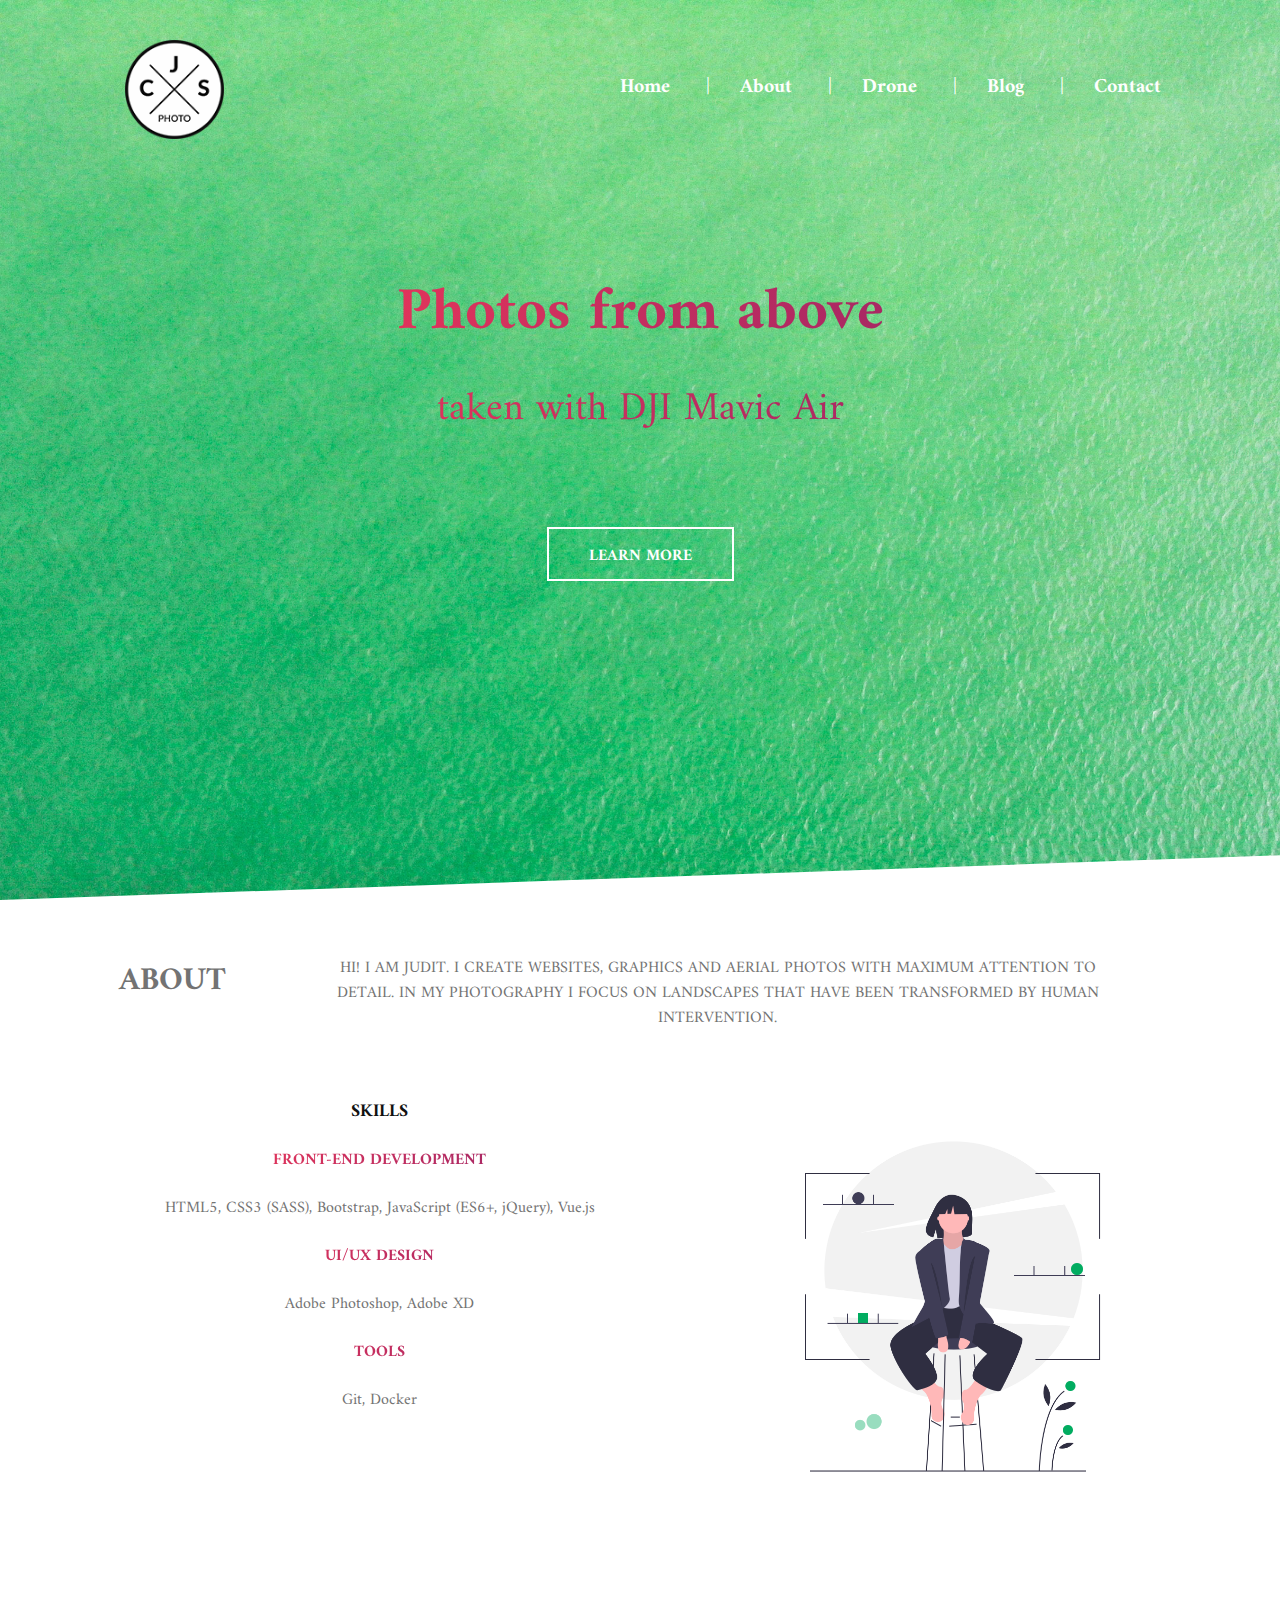
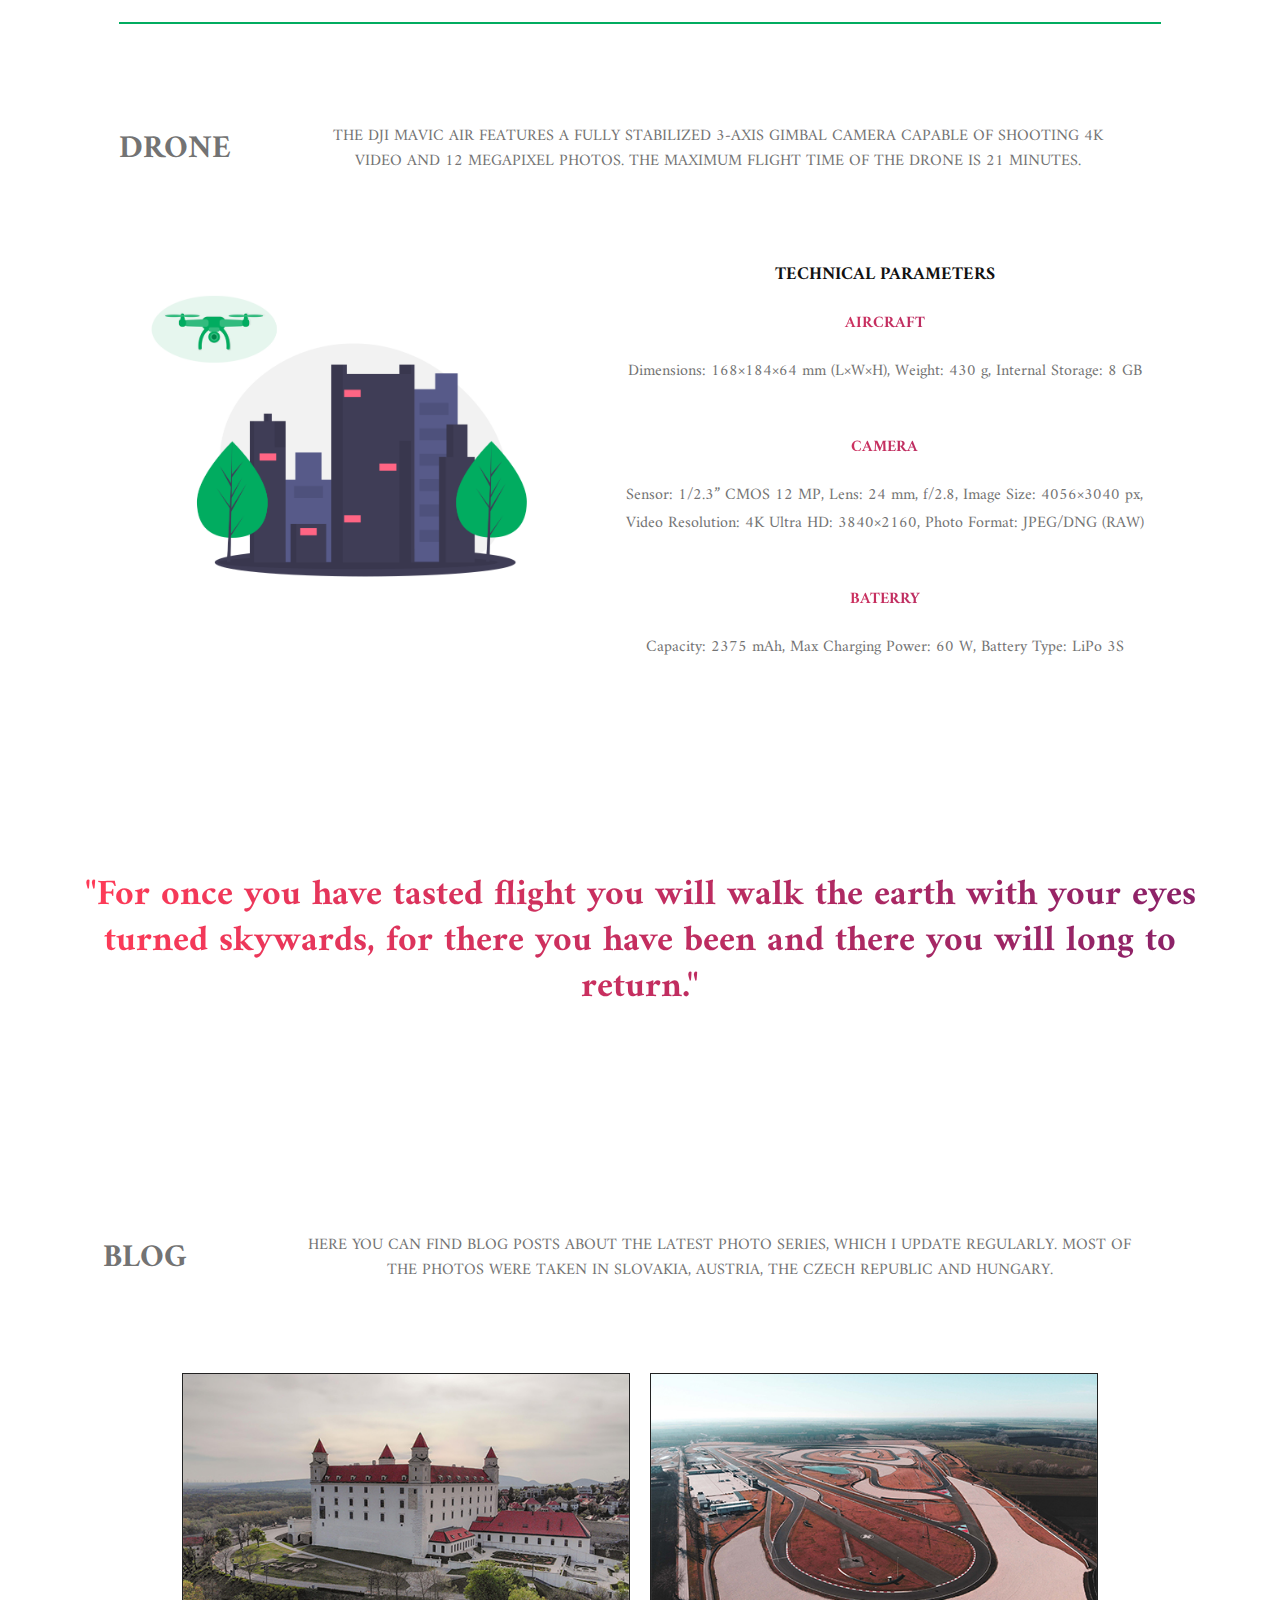
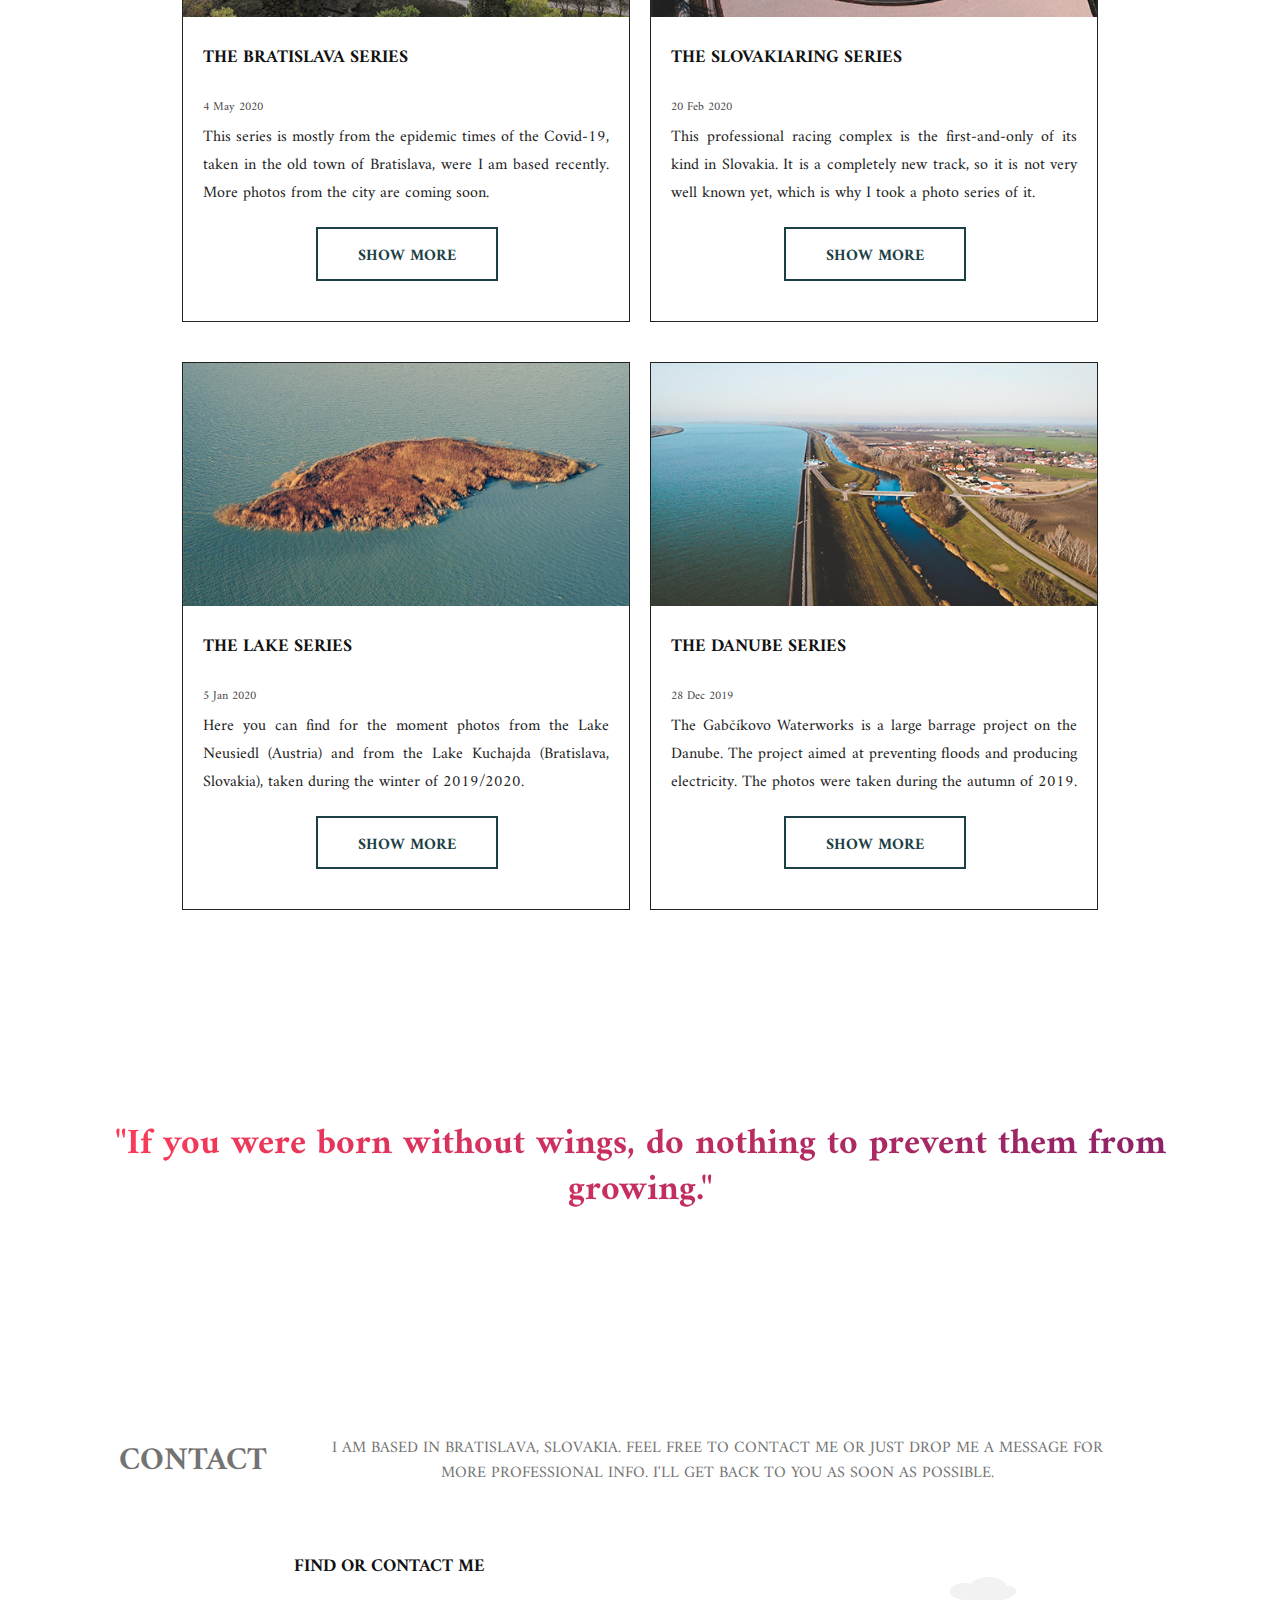
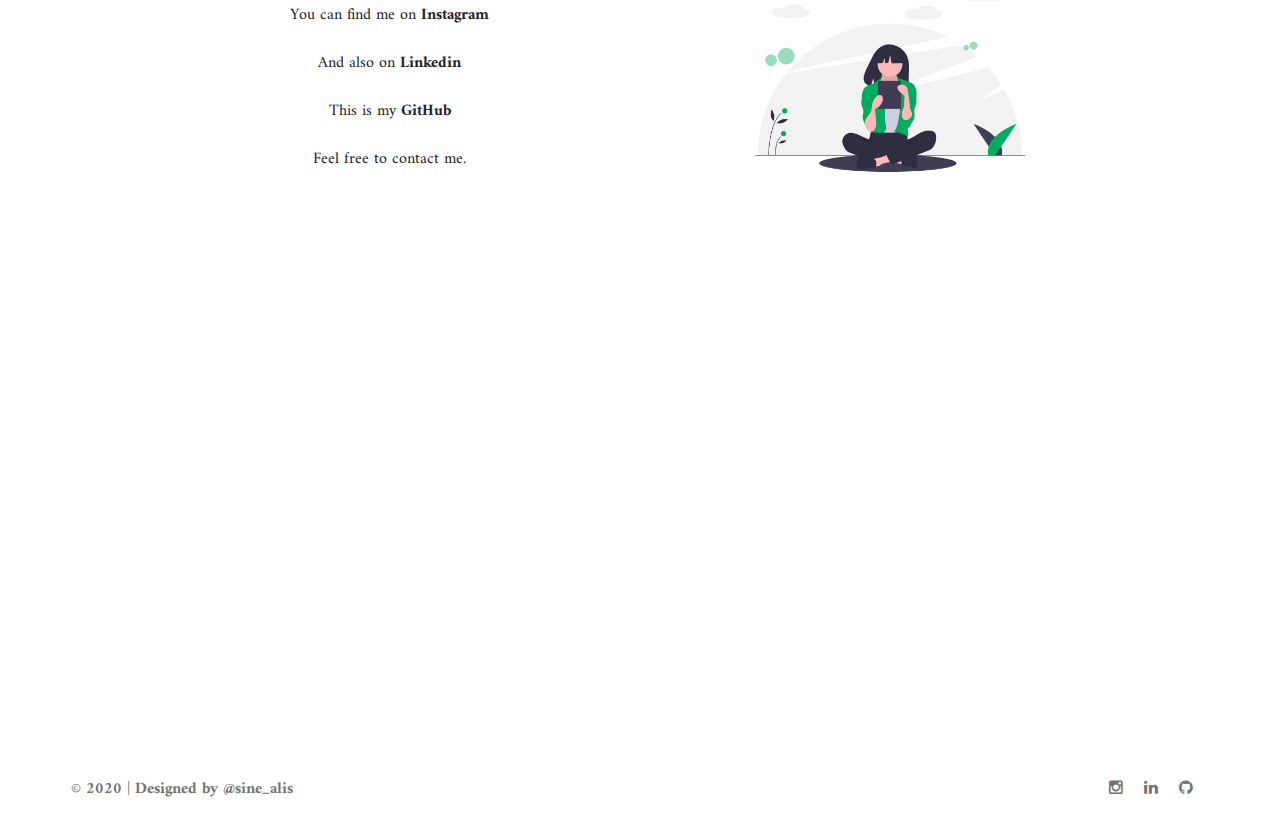
==== commit fa070d74: "Update index.html" ====
--- a/index.html
+++ b/index.html
@@ -5,7 +5,7 @@
 		<meta http-equiv="X-UA-Compatible" content="IE=edge">
 		<meta name="viewport" content="width=device-width, initial-scale=1">
 		<meta name="author" content="sine_alis">
-		<meta name="description" content="A portfolio page about aerial photos, taken with DJI Mavic Air from Central Europe. ">
+		<meta name="description" content="Portfolio website about aerial photos, taken with DJI Mavic Air from Central Europe. ">
 		<title>Photos from above</title>
 		<link rel="icon" type="image/png" href="favicon-16x16.png" sizes="16x16">
 		<link rel="stylesheet" href="css/font-awesome.min.css">
@@ -22,6 +22,10 @@
 
 	</head>
 	<body>
+		<div class="preload">
+			<span class="loader loader-three"></span>
+		</div>
+		
 		<header class="header" id="home">
 			<div class="container">
 				<a href="index.html" class="header-logo">
@@ -209,9 +213,14 @@
 		<script src='js/selectordie.min.js'></script>
 
 		<script>
+			window.addEventListener("load", () => {
+				const preload = document.querySelector(".preload");
+				preload.parentElement.removeChild(preload);
+			});
+			
 			$(".menu-dropdown select").selectOrDie();
 		</script>
 
 		<script src="js/script.js"></script>
 	</body>
-</html>+</html>
--- a/css/style.css
+++ b/css/style.css
@@ -56,7 +56,6 @@
 	list-style: none;
 }
 .header {
-	width: 100vw;
 	height: 100vh;
 	background: url("../img/greenwater.jpg") center center no-repeat fixed;
 	-webkit-background-size: cover;
@@ -224,7 +223,10 @@
 	transform-origin: 100% 0;
 }
 .section-title {
-	margin-bottom: 6.25em; /* 100/16 */
+	margin-bottom: 4.375em; /* 70/16 */
+}
+#blog .section-title {
+	padding: 0 2em;
 }
 .section-title h1 {
 	float: left;
@@ -307,6 +309,9 @@
 }
 
 /*-------------Post-----------------*/
+#blog .container {
+	padding: 2.5em 1em 4em 1em;
+}
 .posts {
 	display: -webkit-flex;
 	display: -moz-flex;
@@ -338,7 +343,6 @@
 	-o-align-content: space-between;
 	align-content: space-between;
 }
-
 .post {
 	align-self: flex-start;
 	width: 35vw;
@@ -1093,4 +1097,4 @@
 		font-weight: 400;
 		font-size: 0.9375em; /* 15/16 */
 	}
-}+}
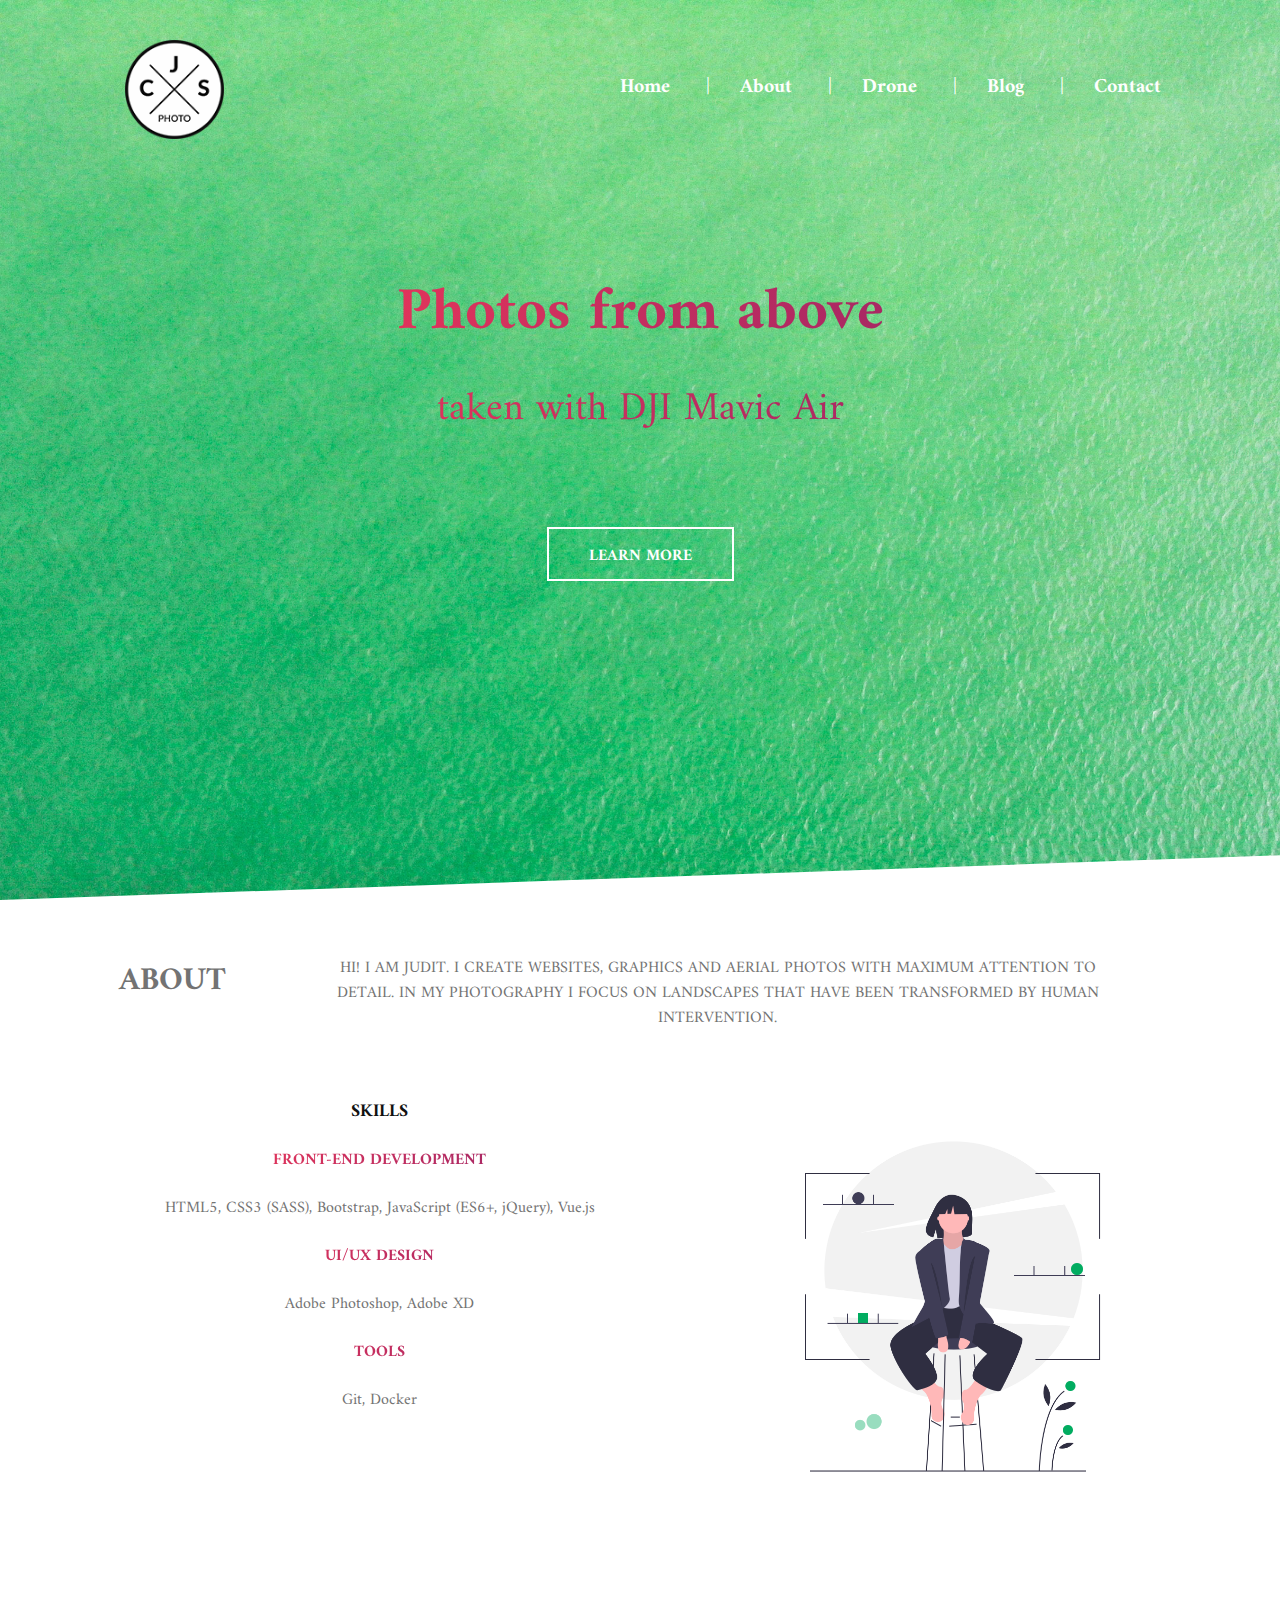
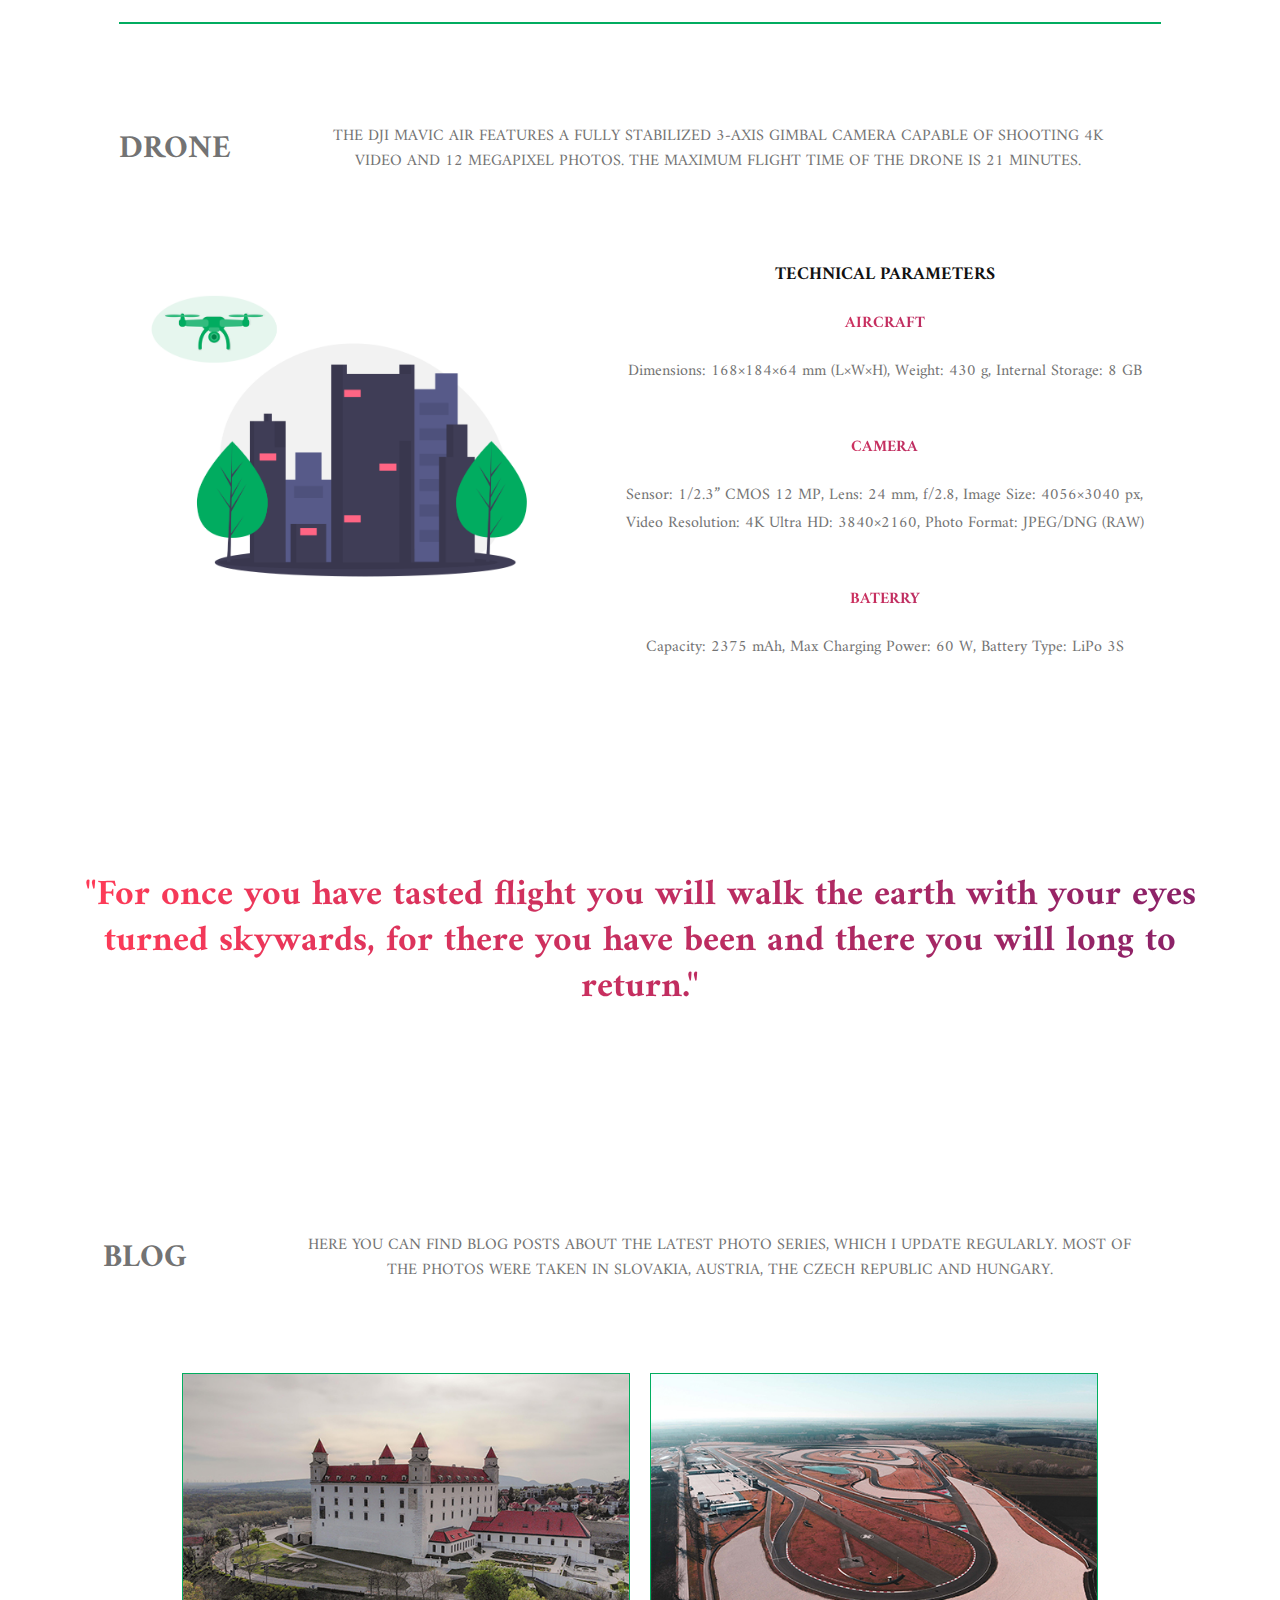
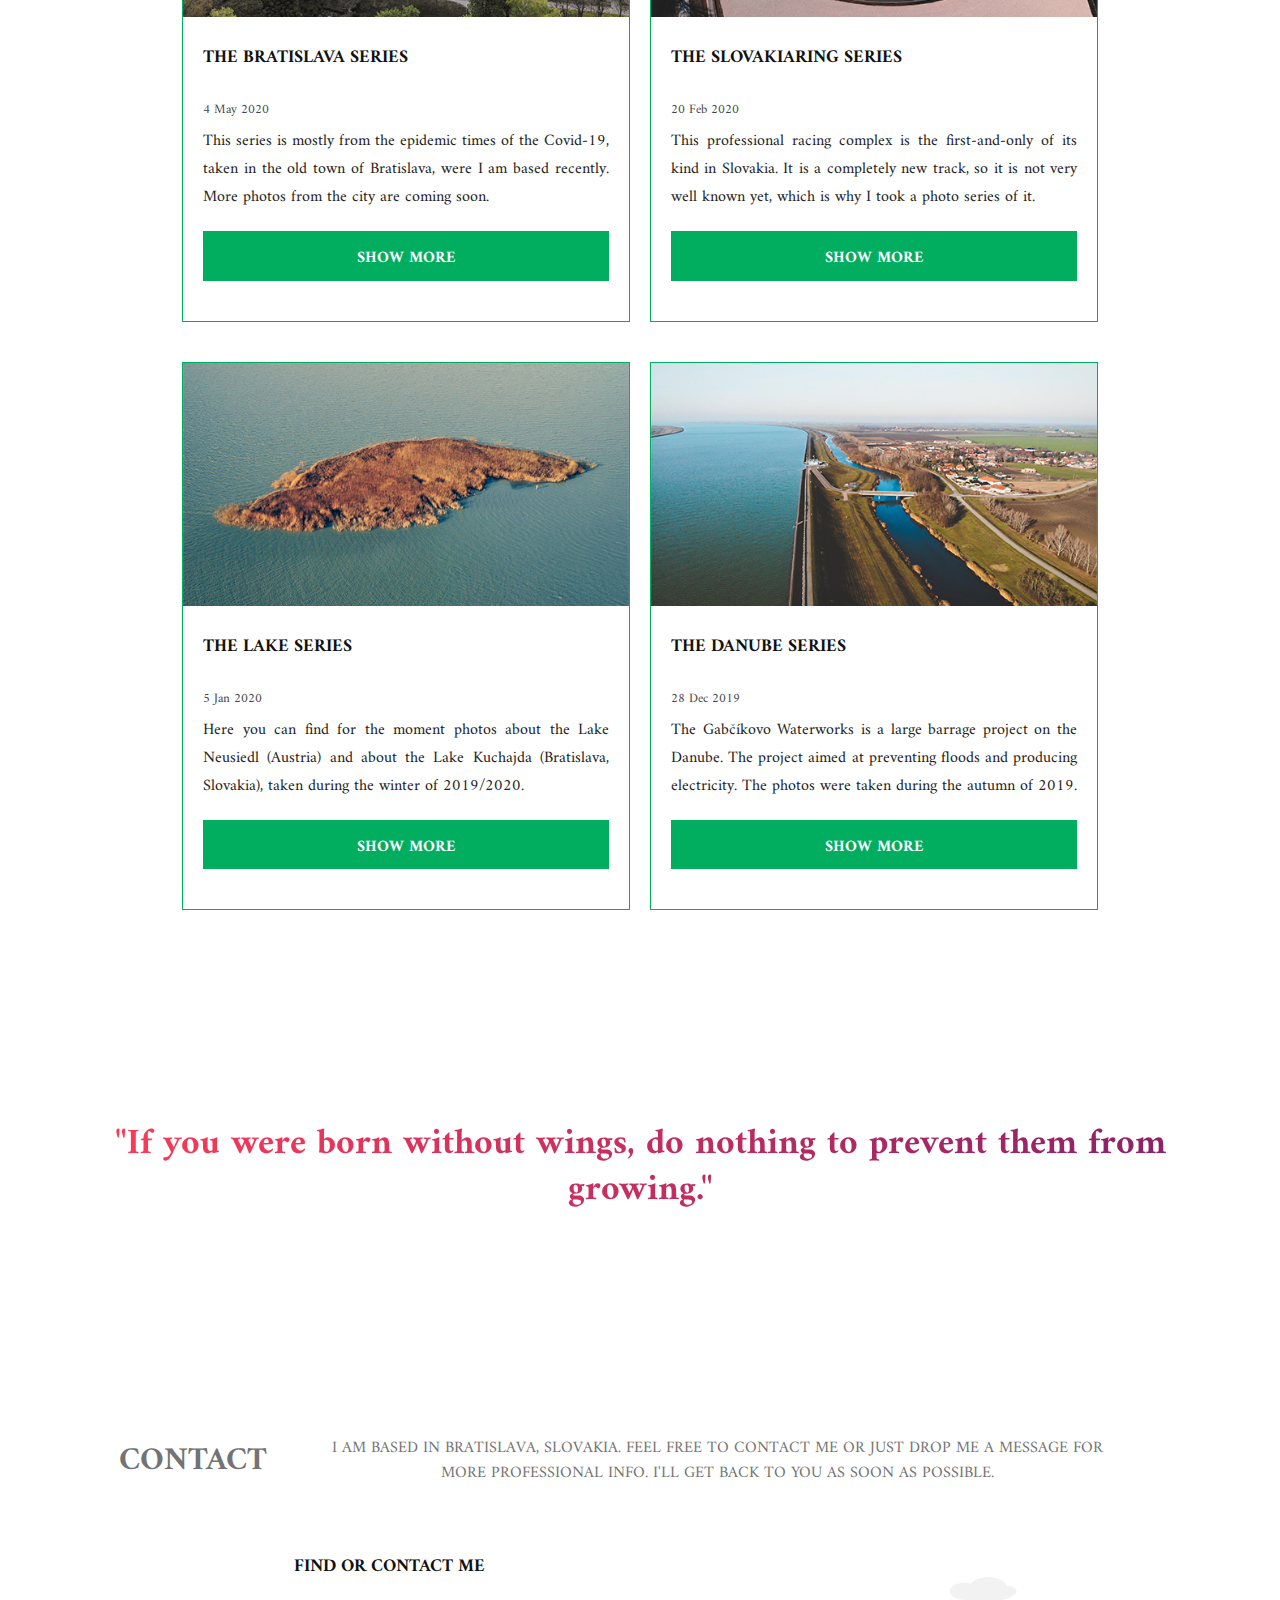
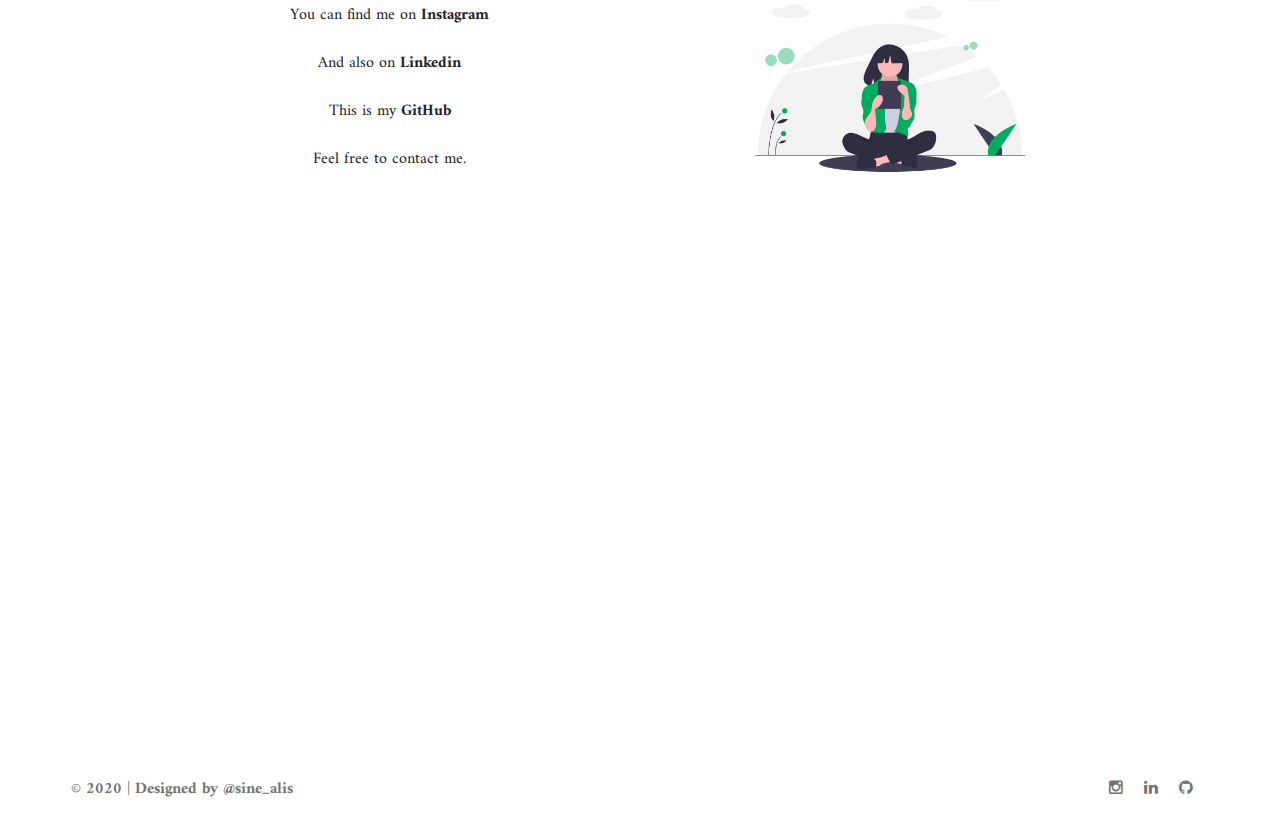
==== commit 4d2d3c98: "Update index.html" ====
--- a/index.html
+++ b/index.html
@@ -145,7 +145,7 @@
 						<div class="post-content">
 							<h2 class="post-title"><a href="lake.html">The Lake Series</a></h2>
 							<span class="post-meta">5 Jan 2020</span>
-							<p class="description">Here you can find for the moment photos from the Lake Neusiedl (Austria) and from the Lake Kuchajda (Bratislava, Slovakia), taken during the winter of 2019/2020.</p>
+							<p class="description">Here you can find for the moment photos about the Lake Neusiedl (Austria) and about the Lake Kuchajda (Bratislava, Slovakia), taken during the winter of 2019/2020.</p>
 							<p><a href="lake.html" class="btn btn-primary">Show more</a></p>
 						</div>
 					</div>
--- a/css/style.css
+++ b/css/style.css
@@ -1,1100 +1,1146 @@
-html {
-	box-sizing: border-box;
-}
-*, *:before, *:after {
-	box-sizing: inherit;
-}
-body {
-	margin: 0;
-	padding: 0;
-	color: #737373;
-	font-family: 'Amiri', serif;
-	font-size: 100%;
-	-webkit-font-smoothing: antialiased;
-	-moz-osx-font-smoothing: inherit;
-}
-/*------Clearfix----*/
-.cf:before,
-.cf:after {
-    content: "";
-    display: table;
-}
-.cf:after {
-    clear: both;
-}
-a {
-	color: inherit;
-	text-decoration: none;
-}
-h2 {
-	font-size: 1.125em; /* 20/16 */
-	margin: 0 0 1.25em 0; /* 20/16 */
-	line-height: 1.25em;
-	color: #111;
-	text-transform: uppercase;
-}
-p {
-	padding: 0;
-	margin: 0;
-	margin-bottom: 1.25em; /* 20/16 */
-}
-img {
-	max-width: 100%;
-	height: auto;
-}
-hr {
-	height: 0.125em; /* 2/16 */
-	margin: 6.25em 0; /* 100/16 */
-	padding: 0;
-	background-color: #01ac60;
-	border: none;
-}
-strong {
-	font-weight: 700;
-}
-ul {
-	list-style: none;
-}
-.header {
-	height: 100vh;
-	background: url("../img/greenwater.jpg") center center no-repeat fixed;
-	-webkit-background-size: cover;
-	-moz-background-size: cover;
-	-ms-background-size: cover;
-	-o-background-size: cover;
-	background-size: cover;
-	color: #333;
-}
-.container {
-	padding: 2.5em 4em 4em 4em; /* 40/16 */
-	max-width: 73.125em; /* 1170/16 */
-	margin: 0 auto;
-	z-index: 5;
-	position: relative;
-	text-align: center;
-}
-
-.header-logo {
-	display: block;
-	float: left;
-}
-.header-logo img {
-	width: 90%;
-}
-.header-baseline {
-	margin: 5.625em 0; /* 90/16 */
-	letter-spacing: 0;
-}
-.header-baseline-l {
-	display: block;
-	background: -webkit-linear-gradient(left, #ff3b57, #892168);
-	-webkit-background-clip: text;
-	-webkit-text-fill-color: transparent;
-}
-.header-baseline-l1 {
-	font-size: 3.75em; /* 60/16 */
-	line-height: 2.5em; /* 70/60 */
-	font-weight: 700;
-	animation: text 1.5s;
-}
-.header-baseline-l3 {
-	font-size: 2.5em; /* 40/16 */
-	line-height: 1em;
-	font-weight: 400;
-	animation: subtitle 1.5s;
-}
-@keyframes text {
-	0% {
-		opacity: 0;
-		margin-bottom: -0.66666em; /* -90px/60 */
-		letter-spacing: 0.375em;
-	}
-	75% {
-		opacity: 1;
-	}
-}
-@keyframes subtitle {
-	0% {
-		opacity: 0;
-		font-size: 0;
-	}
-	75% {
-		opacity: 1;
-	}
-}
-.header .btn {
-	margin-top: 0.5em;
-	margin-bottom: 2em;
-	color: #fefefe;
-	border-color: #fefefe;
-}
-/*---------Menu------------*/
-.menu {
-	margin-top: 1.5em;
-	font-size: 1.25em; /* 20/16 */
-	font-weight: 700;
-	color: #fefefe;
-	text-align: right;
-	float: right;
-}
-.menu-item {
-	-webkit-transition-duration: 0.4s;
-	-moz-transition-duration: 0.4s;
-	-ms-transition-duration: 0.4s;
-	-o-transition-duration: 0.4s;
-	transition-duration: 0.4s;
-}
-.menu-item:before {
-	content: '|';
-	color: #fefefe;
-	display: inline-block;
-	padding: 0 1.5em;
-}
-.menu-item:first-child:before {
-	display: none;
-}
-.menu-item:hover,
-.menu-item:active {
-	color: #892168;
-}
-.menu-dropdown {
-	display: none;
-}
-.btn {
-	display: inline-block;
-	padding: 0.3em 2.5em 0 2.5em; /* 40/16 */
-	font-size: 1em;
-	line-height: 2.8em; /* 40/15 */
-	font-weight: 700;
-	color: #1C4045;
-	text-transform: uppercase;
-
-	background-color: rgba(68,68,68,0);     /* #444 */
-	background-color: transparent;
-	border: 0.133333em solid #1C4045; /* 2/15 */
-	-webkit-transition-duration: 0.4s;
-	-moz-transition-duration: 0.4s;
-	-ms-transition-duration: 0.4s;
-	-o-transition-duration: 0.4s;
-	transition-duration: 0.4s;
-}
-.btn:hover {
-	background-color: rgba(68,68,68,0.5);
-	border-color: transparent;
-}
-.btn-small {
-	line-height: 1.875em; /* 30/16 */
-}
-
-/*-----------------About---------------*/
-.section {
-	padding: 1em 0;
-	background-color: #fff;
-	position: relative;
-}
-.section:before,
-.section:after {
-	content: '';
-	display: block;
-	background-color: #fff;
-	position: absolute;
-	top: 0;
-	left: 0;
-	bottom: 0;
-	right: 0;
-	-webkit-transform-origin: 0 0;
-	-moz-transform-origin: 0 0;
-	-ms-transform-origin: 0 0;
-	-o-transform-origin: 0 0;
-	transform-origin: 0 0;
-	-webkit-transform: skewY(-2deg);
-	-moz-transform: skewY(-2deg);
-	-ms-transform: skewY(-2deg);
-	-o-transform: skewY(-2deg);
-	transform: skewY(-2deg);
-	z-index: 4;
-}
-.section:after {
-	background-color: #fff;
-	-webkit-transform-origin: 100% 0;
-	-moz-transform-origin: 100% 0;
-	-ms-transform-origin: 100% 0;
-	-o-transform-origin: 100% 0;
-	transform-origin: 100% 0;
-}
-.section-title {
-	margin-bottom: 4.375em; /* 70/16 */
-}
-#blog .section-title {
-	padding: 0 2em;
-}
-.section-title h1 {
-	float: left;
-	margin: 0;
-	margin-top: 0.09375em; /* 3/32 */
-	padding: 0;
-	width: 17.094017%;  /* 200/1170 */
-	text-align: left;
-	text-transform: uppercase;
-	line-height: 1.40625em; /* 45/32 */
-}
-.section-title p {
-	float: left;
-	width: 76.9230769%; /* 900/1170 */
-	margin: 0;
-	padding: 0;
-	text-transform: uppercase;
-	line-height: 1.5625em; /* 25/16 */
-	margin-left: 1.25em; /* 20/16 */
-}
-.about-text {
-	width: 50%;
-	float: left;
-}
-.about-picture {
-	width: 40%;
-	float: right;
-	margin-left: 1em;
-}
-.about-2 {
-	padding-top: 1.25em; /* 20/16 */
-}
-.about-2 .about-picture {
-	width: 40%; /* 400/1170 */
-	float: left;
-}
-.about-2 .about-text {
-	width: 50%; /* 600/1170 */
-	float: right;
-	margin-right: 1em;
-}
-.category {
-	font-weight: 700;
-	background: -webkit-linear-gradient(left, #ff3b57, #892168);
-	-webkit-background-clip: text;
-	-webkit-text-fill-color: transparent;
-}
-
-/*--------------Background--------------*/
-.bg {
-	padding: 5em 0 3.5em 0;
-	text-align: center;
-	color: #fff;
-	background: url("../img/greenwater.jpg") center center fixed;
-	-webkit-background-size: cover;
-	-moz-background-size: cover;
-	-ms-background-size: cover;
-	-o-background-size: cover;
-	background-size: cover;
-}
-.bg .container {
-	padding: 2em 1.5em;
-}
-.quote-text {
-	display: inline-block;
-	width: 100%;
-	font-size: 2.25em; /* 36/16 */
-	line-height: 1.27777; /* 46/36 */
-	font-weight: 700;
-	margin: 0 auto 1em auto;
-	background: -webkit-linear-gradient(left, #ff3b57, #892168);
-	-webkit-background-clip: text;
-	-webkit-text-fill-color: transparent;
-}
-.quote-author {
-	font-size: 1.5em; /* 24/16*/
-	position: relative;
-	font-style: normal;
-	text-transform: uppercase;
-}
-
-/*-------------Post-----------------*/
-#blog .container {
-	padding: 2.5em 1em 4em 1em;
-}
-.posts {
-	display: -webkit-flex;
-	display: -moz-flex;
-	display: -ms-flex;
-	display: -o-flex;
-	display: flex;
-
-	-webkit-flex-flow: row wrap;
-	-moz-flex-flow: row wrap;
-	-ms-flex-flow: row wrap;
-	-o-flex-flow: row wrap;
-	flex-flow: row wrap;
-
-	-webkit-justify-content: center;
-	-moz-justify-content: center;
-	-ms-justify-content: center;
-	-o-justify-content: center;
-	justify-content: center;
-
-	-webkit-align-items: flex-start;
-	-moz-align-items: flex-start;
-	-ms-align-items: flex-start;
-	-o-align-items: flex-start;
-	align-items: flex-start;
-
-	-webkit-align-content: space-between;
-	-moz-align-content: space-between;
-	-ms-align-content: space-between;
-	-o-align-content: space-between;
-	align-content: space-between;
-}
-.post {
-	align-self: flex-start;
-	width: 35vw;
-	height: auto;
-	margin: 1.25em 0.625em;
-	border: 0.0625em solid #222;
-}
-.post-thumb {
-	align-self: flex-start;
-	line-height: 0;
-	-webkit-transition-duration: 0.5s;
-	-moz-transition-duration: 0.5s;
-	-ms-transition-duration: 0.5s;
-	-o-transition-duration: 0.5s;
-	transition-duration: 0.5s;
-}
-.post-thumb img {
-	height: auto;
-	align-self: flex-start;
-}
-.post-thumb:hover {
-	opacity: 0.8;
-}
-.post-content {
-	align-self: flex-start;
-	padding: 1.25em; /*20px/16*/
-	text-align: left;
-	background-color: #fff;
-}
-.post-content .description {
-	text-align: justify;
-	color: #222;
-}
-.post-meta {
-	width: 18.18181818%; /* 100/550 */
-	font-size: 0.75em; /* 12/16 */
-	line-height: 30px;
-	color: #444;
-}
-.post-content .btn {
-	position: relative;
-	left: 50%;
-	margin-left: -90px;
-}
-.post-content .btn:hover {
-	color: #fff;
-}
-.bg-2 {
-	background: url("../img/greenwater.jpg") center bottom fixed;
-	-webkit-background-size: cover;
-	-moz-background-size: cover;
-	-ms-background-size: cover;
-	-o-background-size: cover;
-	background-size: cover;
-}
-
-/*------------Contact-----------*/
-.contact {
-	width: 80%;
-	margin: 0 auto;
-}
-.contact-info {
-	float: left;
-	width: 40%;
-}
-.contact-info p {
-	font-size: 1em;
-	color: #222;
-}
-.contact-info p a {
-	font-weight: 700;
-	cursor: pointer;
-}
-.map {
-	position: relative;
-}
-.map:after {
-	content: '';
-	display: block;
-	position: absolute;
-	top: 0;
-	right: 0;
-	bottom: 0;
-	left: 0;
-	background-color: rgba(255,255,255,.1);
-}
-
-/*-----------Footer----------------*/
-
-.footer .container {
-	padding: 1em;
-	text-align: left;
-}
-.footer:after {
-	display: none;
-}
-.footer-copyright {
-	width: 50%;
-	float: left;
-	color: #737373;
-	font-size: 1em;
-	font-weight: 700;
-}
-.footer-socicons {
-	width: 50%;
-	float: right;
-	text-align: right;
-}
-.footer-socicons .fa {
-	font-size: 1em;
-}
-.footer-socicons a {
-	margin-right: 1em;
-	-webkit-transition-duration: .4s;
-	-moz-transition-duration: .4s;
-	-ms-transition-duration: .4s;
-	-o-transition-duration: .4s;
-	transition-duration: .4s;
-}
-.footer-socicons a:hover {
-	color: #000;
-}
-
-/* -------------Gallery overlay----------==--- */
-#overlay {
-	position: fixed;
-	background: rgba(0,0,0,.8);
-	width: 100%;
-	height: 100%;
-	top: 0;
-	left: 0;
-	z-index: 10;
-	text-align: center;
-}
-#overlay img {
-	margin-top: 2%;
-	width: 1020px;
-	height: auto;
-	border: 0.3125em solid #fff; /* 5/16 */
-	border-radius: 0.3125em; /* 5/16 */
-}
-
-/*-------------Lightbox pages------------------*/
-
-.grid {
-	display: grid;
-	grid-template-columns: repeat(3, 9.375em); /* 150px/16 */
-	justify-content: center;
-	align-content: center;
-	gap: 0.625em; /* 10px/16 */
-	height: 100vh;
-	background-color: #fefefe;
-}
-.grid img {
-	width: 9.375em; /* 150px/16 */
-	height: 12.5em; /* 200px/16 */
-	cursor: pointer;
-	-webkit-transition: opacity 0.3s ease-out;
-	-moz-transition: opacity 0.3s ease-out;
-	-o-transition: opacity 0.3s ease-out;
-	transition: opacity 0.3s ease-out;
-}
-.grid img:hover {
-	opacity: .8;
-}
-
-#lightbox {
-	position: fixed;
-	z-index: 1000;
-	top: 0;
-	width: 100%;
-	height: 100%;
-	background-color: rgba(0,0,0,.8);
-	display: none;
-}
-#lightbox.active {
-	display: flex;
-	justify-content: center;
-	align-items: center;
-}
-#lightbox img {
-	max-width: 90%;
-	max-height: 90%;
-	background-color: #000;
-	border: 2px solid #fff;
-}
-
-/*-----------------------Media Queries------------------------*/
-
-@media (max-width: 75em){     /* 1200/16 */
-	.header .container {
-		padding: 3.75em 3.75em; /* 60/16 */ /* 60/16 */
-	}
-	.header-logo img {
-		margin-top: 0.375em; /* 6/16 */
-	}
-	.post {
-		margin: 0.9375em; /* 15/16 */
-	}
-	.post-thumb {
-		width: 28.125em; /* 450/16 */
-		height: 12.5em; /* 200/16 */
-	}
-	.post-content {
-		padding: 1em;
-	}
-	.post-content p {
-		line-height: 1.625em; /* 26/16 */
-	}
-	.post-meta {
-		width: 22.22222222%; /* 100/450 */
-		padding-top: 4.428571428571429em; /* 62/14 */
-		font-size: 0.75em;
-		line-height: 2.1428em; /* 30px/14 */
-	}
-	.bg {
-		padding: 4em 0 2.5em 0;
-	}
-	.bg .container {
-		padding: 1.5em 1em;
-	}
-	.quote-text {
-		margin: 0 auto 1em auto;
-		font-size: 1.875em; /* 30/16 */
-	}
-	.quote-author {
-		font-size: 1.25em;
-	}
-
-}
-@media (max-width: 62.5em){ /* 1000/16 */
-	.header .container {
-		padding: 2.75em 3.125em; /* 44/16 */ /* 50/16 */
-	}
-	.header-logo img {
-		width: 80%;
-		margin-top: 0.625em; /* 10/16 */
-	}
-	.menu {
-		font-size: 1.125em; /* 18/16 */
-		margin-top: 2em;
-	}
-	.header-baseline {
-		margin: 5em 0; /* 80/16 */
-	}
-	.header-baseline-l1 {
-		font-size: 3.375em; /* 54/16 */
-	}
-	.header-baseline-l3 {
-		font-size: 2.375em; /* 38/16 */
-		font-weight: 400;
-	}
-	@keyframes text {
-		0% {
-			opacity: 0;
-			margin-bottom: -0.66666em; /* -90px/60 */
-			letter-spacing: 0.250em;
-		}
-		75% {
-			opacity: 1;
-		}
-	}
-	.about-icon {
-		display: none;
-	}
-	.about-text {
-		width: 53%;
-		line-height: 1.5em; /* 24/16 */
-	}
-	.about-picture {
-		width: 40%;
-	}
-	.about-2 {
-		padding-top: 0em;
-	}
-	.about-2 .about-picture {
-		width: 33%;
-		margin-top: 2.3em;
-	}
-	.about-2 .about-text {
-		width: 55%;
-		margin-left: 3em;
-	}
-	hr {
-		margin: 3em 0;
-	}
-	.posts {
-		-webkit-flex-flow: column wrap;
-		-moz-flex-flow: column wrap;
-		-ms-flex-flow: column wrap;
-		-o-flex-flow: column wrap;
-		flex-flow: column wrap;
-
-		-webkit-justify-content: center;
-		-moz-justify-content: center;
-		-ms-justify-content: center;
-		-o-justify-content: center;
-		justify-content: center;
-
-		-webkit-align-items: flex-start;
-		-moz-align-items: flex-start;
-		-ms-align-items: flex-start;
-		-o-align-items: flex-start;
-		align-items: flex-start;
-
-		-webkit-align-content: center;
-		-moz-align-content: center;
-		-o-align-content: center;
-		align-content: center;
-	}
-	.section-title {
-		margin-bottom: 5em; /* 80/16 */
-	}
-	.section-title h1 {
-		font-size: 1.75em; /* 28/16 */
-		margin: 0;
-		margin-top: 0.1428571428em; /* 4/28 */
-		padding: 0;
-		width: 25.641025%;  /* 300/1170 */
-		line-height: 2.42857142em; /* 68/28 */
-	}
-	.section-title p {
-		width: 70%;
-		margin: 0;
-		padding: 0;
-		line-height: 1.5625em; /* 25/16 */
-	}
-}
-@media (max-width: 53.125em){ /* 850/16 */
-	.header .container {
-		padding: 2.375em 2.75em; /* 38/16 */ /* 44/16 */
-	}
-	.header-logo img {
-		margin-top: 0.75em; /* 12/16 */
-	}
-	.btn {
-		display: inline-block;
-		font-size: 0.9375em; /* 15/16 */
-		line-height: 2.133333333em; /* 32/15 */
-	}
-	.bg {
-		padding: 2.5em 0 1.25em 0;
-	}
-	.bg .container {
-		padding: 1.5em 1em;
-	}
-	.quote-text {
-		margin: 0 auto 1em auto;
-		font-size: 1.625em; /* 26/16 */
-	}
-	.quote-author {
-		font-size: 1.25em; /* 18/16 */
-	}
-
-	.about-text {
-		width: 100%;
-		font-size: 0.9375em; /* 15/16 */
-		line-height: 1.46666666em; /* 22/15 */
-		text-align: center;
-	}
-	.about-picture {
-		float: none;
-		width: 65%;
-		margin: 1em 6em;
-	}
-	.about-2 .about-text p {
-		margin-bottom: 0.625em; /* 10/16 */
-	}
-	.about-2 .about-text {
-		width: 100%;
-		padding: 1em 2em;
-		margin-left: 0em;
-	}
-	.about-2 .about-picture {
-		float: none;
-		width: 65%;
-		margin: 1em 6em;
-	}
-	.post-content .btn {
-	     margin-left: -5.5em; /* 88/16 */
-	}
-	.contact {
-		width: 100%;
-	}
-	.contact-info {
-		float: none;
-		font-size: 0.9375em; /* 15/16 */
-		line-height: 1.4666666666666666em; /* 22/15 */
-		text-align: center;
-		margin: 3em auto;
-	}
-	.map iframe {
-		height: 25em; /* 400/16 */
-	}
-}
-@media (max-width: 46.875em){ /* 750/16 */
-	.header .container {
-		padding: 1.875em 2.375em; /* 30/16 */ /* 38/16 */
-	}
-	.header-logo img {
-		margin-top: 0.5em; /* 8/16 */
-	}
-	.menu {
-		display: none;
-	}
-	.menu-dropdown {
-		display: inline-block;
-		font-family: 'Open Sans', sans-serif;
-		float: right;
-		margin-top: 1em;
-	}
-	.header-baseline {
-		margin: 4em 0;
-	}
-	.header-baseline-l1 {
-		font-size: 2.875em; /* 46/16 */
-	}
-	.header-baseline-l3 {
-		font-size: 1.875em; /* 30/16 */
-		line-height: 1.5em; /* 45/30 */
-	}
-	h2 {
-		font-size: 1em;
-		margin-bottom: 1em;
-		line-height: 1.25em; /* 20/16 */
-	}
-	hr {
-		display: none;
-	}
-	.about-picture {
-		float: none;
-		width: 70%;
-	}
-	.about-2 .about-picture {
-		float: none;
-	}
-	.section-title {
-		margin-bottom: 4em; /* 80/16 */
-	}
-	.section-title h1 {
-		font-size: 1.5em; /* 24/16 */
-		float: left;
-		margin: 0;
-		margin-top: 0.125em; /* 3/24 */
-		padding: 0;
-		width: 22.2222222222%;  /* 260/1170 */
-		line-height: 2.25em; /* 54/24 */
-	}
-	.section-title p {
-		line-height: 1.333333em; /* 20/15 */
-		margin-left: 1.066667em; /* 16/15 */
-		font-size: 0.9375em; /* 15/16 */
-	}
-}
-@media (max-width: 40em){ /* 640/16 */
-	.header-baseline-l1 {
-		font-size: 2.625em; /* 42/16 */
-	}
-	.header-baseline-l3 {
-		font-size: 1.625em; /* 26/16 */
-	}
-
-	.btn {
-		font-size: 0.875em; /* 14/16 */
-		line-height: 2.2857142857142856em; /* 32/14 */
-	}
-	.post {
-		width: 60vw;
-	}
-	.section {
-	    padding: 0.875em 0;
-	}
-	.section-title h1 {
-		font-size: 1.375em; /* 22/16 */
-		letter-spacing: 0;
-		float: left;
-		margin: 0;
-		margin-top: 0.18181818181818182em; /* 4/22 */
-		padding: 0;
-		width: 21.36752136752136%;  /* 250/1170 */
-		line-height: 2.4545454545454546em; /* 54/22 */
-	}
-	.section-title p {
-		width: 73%;
-		margin-left: 0.6667em; /* 10/15 */
-	}
-	.contact-info p {
-		font-size: 1em;
-	}
-	.bg {
-		padding: 2.375em 0 1.125em 0;
-	}
-	.bg .container {
-		padding: 1.375em;
-	}
-	.quote-text {
-		margin: 0 auto 1em auto;
-		font-size: 1.375em;
-	}
-	.quote-author {
-		font-size: 1.125em; /* 18/16 */
-	}
-}
-@media (max-width: 37.5em){ /* 600/16 */
-	.header .container {
-		padding: 1.625em 1.625em; /* 26/16 */ /* 26/16 */
-	}
-	.header-logo img {
-		width: 70%;
-		margin-top: 0.375em; /* 6/16 */
-	}
-	.section {
-	    padding: 0;
-	}
-	.section-title h1 {
-		float: none;
-		width: 90%;
-		margin: 0 auto;
-		text-align: center;
-		font-size: 1.375em; /* 22/16 */
-		letter-spacing: 0.0456em; /* 1/22 */
-		margin-top: 0em;
-		line-height: 2.273em; /* 50/22 */
-	}
-	.section-title p {
-		float: none;
-		display: block;
-		width: 90%;
-		margin: 0 auto;
-		text-align: center;
-		margin-top: 0.8em; /* 12/15 */
-	}
-	.about-picture {
-		display: none;
-	}
-	.about-text {
-		float: none;
-		width: 100%;
-		margin: 0 auto;
-		padding: 1em;
-		font-size: 0.9375em; /* 15/16 */
-		line-height: 1.4666em; /* 22/15 */
-	}
-	.about-2 .about-text {
-		float: none;
-		width: 100%;
-		margin: 0 auto;
-		padding: 1em;
-	}
-	.contact {
-		width: 100%;
-		margin: 0 auto;
-		text-align: center;
-	}
-	.contact-form {
-		display: none;
-	}
-	.contact-info {
-		width: 65%;
-		float: none;
-	}
-	footer .footer-socicons {
-		display: inline-block;
-		float: right;
-		font-size: 0.875em;
-	}
-	.map iframe {
-		height: 15.625em; /* 250/16 */
-	}
-}
-@media (max-width: 34.375em){ /* 550/16 */
-	.header-baseline-l1 {
-		font-size: 2.375em; /* 38/16 */
-	}
-	.header-baseline-l3 {
-		font-size: 1.375em; /* 22/16 */
-	}
-	@keyframes text {
-		0% {
-			opacity: 0;
-			margin-bottom: -0.666em; /* -90px/60 */
-			letter-spacing: 0.125em;
-		}
-		75% {
-			opacity: 1;
-		}
-	}
-	.bg {
-		padding: 2em 0 1em 0;
-	}
-	.bg .container {
-		padding: 1.125em;
-	}
-	.quote-text {
-		margin: 0 auto 1em auto;
-		font-size: 1.125em;
-	}
-	.quote-author {
-		font-size: 1em; /* 16/16 */
-	}
-	.section-title {
-	    margin-bottom: 3em;
-	}
-	.post {
-		align-self: flex-start;
-		position: relative;
-		width: 65vw;
-		height: auto;
-		margin: 0.875em; /* 14/16 */
-	}
-	.post-content {
-		align-self: flex-start;
-		text-align: justify;
-		padding: 1em;
-	}
-	.post-content p {
-		line-height: 1.625em; /* 26/16 */
-	}
-	.post-meta {
-		width: 22.22222222%; /* 100/450 */
-		padding-top: 4.428571428571429em; /* 62/14 */
-		font-size: 0.75em; /* 12/16 */
-		line-height: 30px;
-	}
-	.post-content .btn {
-	    margin-left: -78px;
-	}
-	.footer-copyright,
-	.footer-socicons {
-		font-size: 0.8125em; /* 13/16 */
-		width: 100%;
-	    margin: 0 auto;
-	    text-align: center;
-	}
-	.footer-copyright {
-		margin-bottom: 1em;
-	}
-	.grid {
-		display: grid;
-		grid-template-columns: 12.5em; /* 200px/16 */
-		justify-content: center;
-		align-content: center;
-		height: auto;
-		margin: 3em 1em;
-	}
-	#lightbox img {
-		max-width: 80%;
-		max-height: 80%;
-		border: 0.0625em solid #fff; /* 1/16 */
-	}
-}
-@media (max-width: 27.5em ) { /* 440/16 */
-	.header .container {
-		padding: 1.375em 1.375em; /* 22/16 */ /* 22/16 */
-	}
-	.header-logo img {
-		margin-top: 0.1875em; /* 3/16 */
-	}
-	.menu-dropdown {
-		-webkit-transform: scale(.9);
-		-moz-transform: scale(.9);
-		-ms-transform: scale(.9);
-		-o-transform: scale(.9);
-		transform: scale(.9);
-		margin-top: 0.4375em; /* 7/16 */
-	}
-	.header-baseline-l1 {
-		font-size: 2.125em; /* 34/16 */
-	}
-	.header-baseline-l3 {
-		font-size: 1.25em; /* 20/16 */
-	}
-	.btn {
-		line-height: 2.1428em; /* 30/14 */
-		padding: 0.3em 2em 0 2em;
-	}
-	.section-title {
-	    margin-bottom: 1.5em;
-	}
-	.map iframe {
-		height: 12.5em; /* 200/16 */
-	}
-	.contact-info {
-		width: 100%;
-	}
-}
-@media (max-width: 22.5em){ /* 360/16 */
-	.header .container {
-		padding: 1em 1em;
-	}
-	.header-logo img {
-		width: 60%;
-		margin-top: 0.5em; /* 8/16 */
-	}
-	.header-baseline-l1 {
-	    font-size: 1.875em; /* 30/16 */
-	    padding-top: 2em;
-	}
-	.header-baseline-l3 {
-		font-size: 1.125em; /* 18/16 */
-	}
-	@keyframes text {
-		0% {
-			opacity: 0;
-			margin-bottom: -0.666em;
-			letter-spacing: 0.065em;
-		}
-		80% {
-			opacity: 1;
-		}
-	}
-	.bg {
-		padding: 1.5em 0 1em 0;
-	}
-	.bg .container {
-		padding: 1em;
-	}
-	.quote-text {
-		margin: 0 auto 1em auto;
-		font-size: 1em;
-		font-weight: 400;
-	}
-	.quote-author {
-		font-size: 0.875em; /* 14/16 */
-	}
-}
-@media (max-width: 18.75em){ /* 300/16 */
-
-	.header-baseline-l1 {
-	    font-size: 1.625em; /* 26/16 */
-	}
-	.header-baseline-l3 {
-		font-size: 1em;
-	}
-	.menu-dropdown {
-		-webkit-transform: scale(.8);
-		-moz-transform: scale(.8);
-		-ms-transform: scale(.8);
-		-o-transform: scale(.8);
-		transform: scale(.8);
-		margin-right: -0.625em; /* 10/16 */
-	}
-	p {
-		margin-bottom: 0;
-	}
-	.btn {
-		padding: 0 1.4285714285714286em; /* 20/14 */
-		font-size: 0.875em; /* 14/16 */
-		line-height: 1.8571428571428572em; /* 26/14 */
-	}
-	.contact-info p {
-		font-weight: 400;
-		font-size: 0.9375em; /* 15/16 */
-	}
-}
+html {
+	box-sizing: border-box;
+}
+*, *:before, *:after {
+	box-sizing: inherit;
+}
+body {
+	margin: 0;
+	padding: 0;
+	color: #737373;
+	font-family: 'Amiri', serif;
+	font-size: 100%;
+	-webkit-font-smoothing: antialiased;
+	-moz-osx-font-smoothing: inherit;
+}
+/* --- Clearfix --- */
+.cf:before,
+.cf:after {
+    content: "";
+    display: table;
+}
+.cf:after {
+    clear: both;
+}
+/* --- Loader --- */
+.preload {
+	width: 100%;
+	height: 100vh;
+	background-color: #01ac60;
+	display: flex;
+	justify-content: center;
+	align-items: center;
+	z-index: 100;
+}
+.loader {
+	width: 3.125em; /* 50px */
+	height: 3.125em; /* 50px */
+	display: inline-block;
+	vertical-align: middle;
+	position: relative;
+}
+.loader-three {
+	border-radius: 3.125em; /* 50px */
+	border: 3px solid transparent;
+	border-top-color: #fff;
+	-webkit-animation: spin 1s linear infinite;
+	animation: spin 1s linear infinite;
+}
+.loader-three:after {
+	content: "";
+	position: absolute;
+	top: 0.3125em; /* 5px/16px */
+	left: 0.3125em; /* 5px/16px */
+	bottom: 0.3125em; /* 5px/16px */
+	right: 0.3125em; /* 5px/16px */
+	border-radius: 3.125em; /* 50px */
+	border: 0.1875em solid transparent; /* 3px */
+	border-top-color: #fff;
+	opacity: 0.8;
+	-webkit-animation: spin 10s linear infinite;
+	animation: spin 10s linear infinite;
+}
+.loader-three:before {
+	content: "";
+	position: absolute;
+	top: 0.75em; /* 12px/16px */
+	left: 0.75em; /* 12px/16px */
+	bottom: 0.75em; /* 12px/16px */
+	right: 0.75em; /* 12px/16px */
+	border-radius: 3.125em; /* 50px */
+	border: 0.1875em solid transparent;
+	border-top-color: #fff;
+	opacity: 0.6;
+	-webkit-animation: spin 5s linear infinite;
+	animation: spin 5s linear infinite;
+}
+@-webkit-keyframes spin {
+	0% {-webkit-transform: rotate(0deg);}
+	100% {-webkit-transform: rotate(360deg);}
+}
+@keyframes spin {
+	0% {transform: rotate(0deg);}
+	100% {transform: rotate(360deg);}
+}
+
+
+a {
+	color: inherit;
+	text-decoration: none;
+}
+h2 {
+	font-size: 1.125em; /* 20/16 */
+	margin: 0 0 1.25em 0; /* 20/16 */
+	line-height: 1.25em;
+	color: #111;
+	text-transform: uppercase;
+}
+p {
+	padding: 0;
+	margin: 0;
+	margin-bottom: 1.25em; /* 20/16 */
+}
+img {
+	max-width: 100%;
+	height: auto;
+}
+hr {
+	height: 0.125em; /* 2/16 */
+	margin: 6.25em 0; /* 100/16 */
+	padding: 0;
+	background-color: #01ac60;
+	border: none;
+}
+strong {
+	font-weight: 700;
+}
+ul {
+	list-style: none;
+}
+.header {
+	height: 100vh;
+	background: url("../img/greenwater.jpg") center center no-repeat fixed;
+	-ms-background-size: cover;
+	background-size: cover;
+	color: #333;
+	transition: opacity 1s ease-in;
+}
+.container {
+	padding: 2.5em 4em 4em 4em; /* 40/16 */
+	max-width: 73.125em; /* 1170/16 */
+	margin: 0 auto;
+	z-index: 5;
+	position: relative;
+	text-align: center;
+}
+
+.header-logo {
+	display: block;
+	float: left;
+}
+.header-logo img {
+	width: 90%;
+}
+.header-baseline {
+	margin: 5.625em 0; /* 90/16 */
+	letter-spacing: 0;
+}
+.header-baseline-l {
+	display: block;
+	background: -webkit-linear-gradient(left, #ff3b57, #892168);
+	background-clip: text;
+	-webkit-background-clip: text;
+	-webkit-text-fill-color: transparent;
+}
+.header-baseline-l1 {
+	font-size: 3.75em; /* 60/16 */
+	line-height: 2.5em; /* 70/60 */
+	font-weight: 700;
+	-webkit-animation: text 1.5s;
+	        animation: text 1.5s;
+}
+.header-baseline-l3 {
+	font-size: 2.5em; /* 40/16 */
+	line-height: 1em;
+	font-weight: 400;
+	-webkit-animation: subtitle 1.5s;
+	        animation: subtitle 1.5s;
+}
+@-webkit-keyframes text {
+	0% {
+		opacity: 0;
+		margin-bottom: -0.66666em; /* -90px/60 */
+		letter-spacing: 0.375em;
+	}
+	75% {
+		opacity: 1;
+	}
+}
+@keyframes text {
+	0% {
+		opacity: 0;
+		margin-bottom: -0.66666em; /* -90px/60 */
+		letter-spacing: 0.375em;
+	}
+	75% {
+		opacity: 1;
+	}
+}
+@-webkit-keyframes subtitle {
+	0% {
+		opacity: 0;
+		font-size: 0;
+	}
+	75% {
+		opacity: 1;
+	}
+}
+@keyframes subtitle {
+	0% {
+		opacity: 0;
+		font-size: 0;
+	}
+	75% {
+		opacity: 1;
+	}
+}
+.header .btn {
+	margin-top: 0.5em;
+	margin-bottom: 2em;
+	color: #fefefe;
+	border-color: #fefefe;
+}
+/*---------Menu------------*/
+.menu {
+	margin-top: 1.5em;
+	font-size: 1.25em; /* 20/16 */
+	font-weight: 700;
+	color: #fefefe;
+	text-align: right;
+	float: right;
+}
+.menu-item {
+	transition-duration: 0.4s;
+}
+.menu-item:before {
+	content: '|';
+	color: #fefefe;
+	display: inline-block;
+	padding: 0 1.5em;
+}
+.menu-item:first-child:before {
+	display: none;
+}
+.menu-item:hover,
+.menu-item:active {
+	color: #892168;
+}
+.menu-dropdown {
+	display: none;
+}
+.btn {
+	display: inline-block;
+	padding: 0.3em 2.5em 0 2.5em; /* 40/16 */
+	font-size: 1em;
+	line-height: 2.8em; /* 40/15 */
+	font-weight: 700;
+	color: #1C4045;
+	text-transform: uppercase;
+
+	background-color: rgba(68,68,68,0);     /* #444 */
+	background-color: transparent;
+	border: 0.133333em solid #1C4045; /* 2/15 */
+	transition-duration: 0.4s;
+}
+.btn:hover {
+	background-color: rgba(68,68,68,0.5);
+	border-color: transparent;
+}
+.btn-small {
+	line-height: 1.875em; /* 30/16 */
+}
+
+/*-----------------About---------------*/
+.section {
+	padding: 1em 0;
+	background-color: #fff;
+	position: relative;
+}
+.section:before,
+.section:after {
+	content: '';
+	display: block;
+	background-color: #fff;
+	position: absolute;
+	top: 0;
+	left: 0;
+	bottom: 0;
+	right: 0;
+	transform-origin: 0 0;
+	transform: skewY(-2deg);
+	z-index: 4;
+}
+.section:after {
+	background-color: #fff;
+	transform-origin: 100% 0;
+}
+.section-title {
+	margin-bottom: 4.375em; /* 70/16 */
+}
+#blog .section-title {
+	padding: 0 2em;
+}
+.section-title h1 {
+	float: left;
+	margin: 0;
+	margin-top: 0.09375em; /* 3/32 */
+	padding: 0;
+	width: 17.094017%;  /* 200/1170 */
+	text-align: left;
+	text-transform: uppercase;
+	line-height: 1.40625em; /* 45/32 */
+}
+.section-title p {
+	float: left;
+	width: 76.9230769%; /* 900/1170 */
+	margin: 0;
+	padding: 0;
+	text-transform: uppercase;
+	line-height: 1.5625em; /* 25/16 */
+	margin-left: 1.25em; /* 20/16 */
+}
+.about-text {
+	width: 50%;
+	float: left;
+}
+.about-picture {
+	width: 40%;
+	float: right;
+	margin-left: 1em;
+}
+.about-2 {
+	padding-top: 1.25em; /* 20/16 */
+}
+.about-2 .about-picture {
+	width: 40%; /* 400/1170 */
+	float: left;
+}
+.about-2 .about-text {
+	width: 50%; /* 600/1170 */
+	float: right;
+	margin-right: 1em;
+}
+.category {
+	font-weight: 700;
+	background: -webkit-linear-gradient(left, #ff3b57, #892168);
+	background-clip: text;
+	-webkit-background-clip: text;
+	-webkit-text-fill-color: transparent;
+}
+
+/*--------------Background--------------*/
+.bg {
+	padding: 5em 0 3.5em 0;
+	text-align: center;
+	color: #fff;
+	background: url("../img/greenwater.jpg") center center fixed;
+	-ms-background-size: cover;
+	background-size: cover;
+}
+.bg .container {
+	padding: 2em 1.5em;
+}
+.quote-text {
+	display: inline-block;
+	width: 100%;
+	font-size: 2.25em; /* 36/16 */
+	line-height: 1.27777; /* 46/36 */
+	font-weight: 700;
+	margin: 0 auto 1em auto;
+	background: -webkit-linear-gradient(left, #ff3b57, #892168);
+	background-clip: text;
+	-webkit-background-clip: text;
+	-webkit-text-fill-color: transparent;
+}
+.quote-author {
+	font-size: 1.5em; /* 24/16*/
+	position: relative;
+	font-style: normal;
+	text-transform: uppercase;
+}
+
+/*-------------Post-----------------*/
+#blog .container {
+	padding: 2.5em 1em 4em 1em;
+}
+.posts {
+	display: flex;
+	flex-flow: row wrap;
+	justify-content: center;
+	align-items: flex-start;
+	align-content: space-between;
+}
+.post {
+	align-self: flex-start;
+	width: 35vw;
+	height: auto;
+	margin: 1.25em 0.625em;
+	border: 0.0625em solid hsl(153, 99%, 34%);
+}
+.post-thumb {
+	align-self: flex-start;
+	line-height: 0;
+	transition: opacity 0.3s ease-in;
+}
+.post-thumb img {
+	height: auto;
+	align-self: flex-start;
+}
+.post-thumb:hover {
+	opacity: 0.8;
+}
+.post-content {
+	align-self: auto;
+	padding: 1.25em; /*20px/16*/
+	text-align: left;
+	background-color: #fff;
+}
+.post-content .description {
+	text-align: justify;
+	color: #222;
+}
+.post-meta {
+	width: 18.18181818%; /* 100/550 */
+	font-size: 0.8125em; /* 13/16 */
+	line-height: 2.6923em; /* 35px/13px */
+	color: #444;
+}
+.post-content .btn {
+	display: flex;
+	flex-direction: row;
+	justify-content: center;
+	align-items: flex-end;
+	background: hsl(153, 99%, 34%);
+	color: #fff;
+	border: none;
+}
+.post-content .btn:hover {
+	background: hsl(153, 99%, 44%);
+}
+.bg-2 {
+	background: url("../img/greenwater.jpg") center bottom fixed;
+	-ms-background-size: cover;
+	background-size: cover;
+}
+
+/*------------Contact-----------*/
+.contact {
+	width: 80%;
+	margin: 0 auto;
+}
+.contact-info {
+	float: left;
+	width: 40%;
+}
+.contact-info p {
+	font-size: 1em;
+	color: #222;
+}
+.contact-info p a {
+	font-weight: 700;
+	cursor: pointer;
+}
+.map {
+	position: relative;
+}
+.map:after {
+	content: '';
+	display: block;
+	position: absolute;
+	top: 0;
+	right: 0;
+	bottom: 0;
+	left: 0;
+	background-color: rgba(255,255,255,.1);
+}
+
+/*-----------Footer----------------*/
+
+.footer .container {
+	padding: 1em;
+	text-align: left;
+}
+.footer:after {
+	display: none;
+}
+.footer-copyright {
+	width: 50%;
+	float: left;
+	color: #737373;
+	font-size: 1em;
+	font-weight: 700;
+}
+.footer-socicons {
+	width: 50%;
+	float: right;
+	text-align: right;
+}
+.footer-socicons .fa {
+	font-size: 1em;
+}
+.footer-socicons a {
+	margin-right: 1em;
+	transition-duration: .4s;
+}
+.footer-socicons a:hover {
+	color: #000;
+}
+
+/* -------------Gallery overlay----------==--- */
+#overlay {
+	position: fixed;
+	background: rgba(0,0,0,.8);
+	width: 100%;
+	height: 100%;
+	top: 0;
+	left: 0;
+	z-index: 10;
+	text-align: center;
+}
+#overlay img {
+	margin-top: 2%;
+	width: 1020px;
+	height: auto;
+	border: 0.3125em solid #fff; /* 5/16 */
+	border-radius: 0.3125em; /* 5/16 */
+}
+
+/*-------------Lightbox pages------------------*/
+
+.grid {
+	display: grid;
+	grid-template-columns: repeat(3, 9.375em); /* 150px/16 */
+	justify-content: center;
+	align-content: center;
+	gap: 0.625em; /* 10px/16 */
+	height: 100vh;
+	background-color: #fefefe;
+}
+.grid img {
+	width: 9.375em; /* 150px/16 */
+	height: 12.5em; /* 200px/16 */
+	cursor: pointer;
+	transition: opacity 0.3s ease-out;
+}
+.grid img:hover {
+	opacity: .8;
+}
+
+#lightbox {
+	position: fixed;
+	z-index: 1000;
+	top: 0;
+	width: 100%;
+	height: 100%;
+	background-color: rgba(0,0,0,.8);
+	display: none;
+}
+#lightbox.active {
+	display: flex;
+	justify-content: center;
+	align-items: center;
+}
+#lightbox img {
+	max-width: 90%;
+	max-height: 90%;
+	background-color: #000;
+	border: 2px solid #fff;
+}
+
+/*-----------------------Media Queries------------------------*/
+
+@media (min-width: 97.8125em ) { /* 1565px */
+	.posts {
+		display: flex;
+		flex-flow: row nowrap;
+		justify-content: space-between;
+    	align-items: stretch;
+    	align-content: stretch;
+	}
+	.post {
+		height: 35em; /* 560px/16px */
+	}
+}
+
+@media (max-width: 75em){     /* 1200/16 */
+	.header .container {
+		padding: 3.75em 3.75em; /* 60/16 */ /* 60/16 */
+	}
+	.header-logo img {
+		margin-top: 0.375em; /* 6/16 */
+	}
+	.post {
+		margin: 0.9375em; /* 15/16 */
+	}
+	.post-thumb {
+		width: 28.125em; /* 450/16 */
+		height: 12.5em; /* 200/16 */
+	}
+	.post-content {
+		padding: 1em;
+	}
+	.post-content p {
+		line-height: 1.625em; /* 26/16 */
+	}
+	.post-meta {
+		width: 22.22222222%; /* 100/450 */
+		padding-top: 4.428571428571429em; /* 62/14 */
+		font-size: 0.75em;
+		line-height: 2.1428em; /* 30px/14 */
+	}
+	.bg {
+		padding: 4em 0 2.5em 0;
+	}
+	.bg .container {
+		padding: 1.5em 1em;
+	}
+	.quote-text {
+		margin: 0 auto 1em auto;
+		font-size: 1.875em; /* 30/16 */
+	}
+	.quote-author {
+		font-size: 1.25em;
+	}
+
+}
+@media (max-width: 62.5em){ /* 1000/16 */
+	.header .container {
+		padding: 2.75em 3.125em; /* 44/16 */ /* 50/16 */
+	}
+	.header-logo img {
+		width: 80%;
+		margin-top: 0.625em; /* 10/16 */
+	}
+	.menu {
+		font-size: 1.125em; /* 18/16 */
+		margin-top: 2em;
+	}
+	.header-baseline {
+		margin: 5em 0; /* 80/16 */
+	}
+	.header-baseline-l1 {
+		font-size: 3.375em; /* 54/16 */
+	}
+	.header-baseline-l3 {
+		font-size: 2.375em; /* 38/16 */
+		font-weight: 400;
+	}
+	@-webkit-keyframes text {
+		0% {
+			opacity: 0;
+			margin-bottom: -0.66666em; /* -90px/60 */
+			letter-spacing: 0.250em;
+		}
+		75% {
+			opacity: 1;
+		}
+	}
+	@keyframes text {
+		0% {
+			opacity: 0;
+			margin-bottom: -0.66666em; /* -90px/60 */
+			letter-spacing: 0.250em;
+		}
+		75% {
+			opacity: 1;
+		}
+	}
+	.about-icon {
+		display: none;
+	}
+	.about-text {
+		width: 53%;
+		line-height: 1.5em; /* 24/16 */
+	}
+	.about-picture {
+		width: 40%;
+	}
+	.about-2 {
+		padding-top: 0em;
+	}
+	.about-2 .about-picture {
+		width: 33%;
+		margin-top: 2.3em;
+	}
+	.about-2 .about-text {
+		width: 55%;
+		margin-left: 3em;
+	}
+	hr {
+		margin: 3em 0;
+	}
+	.posts {
+		-o-flex-flow: column wrap;
+		flex-flow: column wrap;
+		-moz-justify-content: center;
+		-ms-justify-content: center;
+		-o-justify-content: center;
+		justify-content: center;
+		-moz-align-items: flex-start;
+		-ms-align-items: flex-start;
+		-o-align-items: flex-start;
+		align-items: flex-start;
+		-o-align-content: center;
+		align-content: center;
+	}
+	.section-title {
+		margin-bottom: 5em; /* 80/16 */
+	}
+	.section-title h1 {
+		font-size: 1.75em; /* 28/16 */
+		margin: 0;
+		margin-top: 0.1428571428em; /* 4/28 */
+		padding: 0;
+		width: 25.641025%;  /* 300/1170 */
+		line-height: 2.42857142em; /* 68/28 */
+	}
+	.section-title p {
+		width: 70%;
+		margin: 0;
+		padding: 0;
+		line-height: 1.5625em; /* 25/16 */
+	}
+}
+@media (max-width: 53.125em){ /* 850/16 */
+	.header .container {
+		padding: 2.375em 2.75em; /* 38/16 */ /* 44/16 */
+	}
+	.header-logo img {
+		margin-top: 0.75em; /* 12/16 */
+	}
+	.btn {
+		display: inline-block;
+		font-size: 0.9375em; /* 15/16 */
+		line-height: 2.133333333em; /* 32/15 */
+	}
+	.bg {
+		padding: 2.5em 0 1.25em 0;
+	}
+	.bg .container {
+		padding: 1.5em 1em;
+	}
+	.quote-text {
+		margin: 0 auto 1em auto;
+		font-size: 1.625em; /* 26/16 */
+	}
+	.quote-author {
+		font-size: 1.25em; /* 18/16 */
+	}
+
+	.about-text {
+		width: 100%;
+		font-size: 0.9375em; /* 15/16 */
+		line-height: 1.46666666em; /* 22/15 */
+		text-align: center;
+	}
+	.about-picture {
+		float: none;
+		width: 65%;
+		margin: 1em 6em;
+	}
+	.about-2 .about-text p {
+		margin-bottom: 0.625em; /* 10/16 */
+	}
+	.about-2 .about-text {
+		width: 100%;
+		padding: 1em 2em;
+		margin-left: 0em;
+	}
+	.about-2 .about-picture {
+		float: none;
+		width: 65%;
+		margin: 1em 6em;
+	}
+	.contact {
+		width: 100%;
+	}
+	.contact-info {
+		float: none;
+		font-size: 0.9375em; /* 15/16 */
+		line-height: 1.4666666666666666em; /* 22/15 */
+		text-align: center;
+		margin: 3em auto;
+	}
+	.map iframe {
+		height: 25em; /* 400/16 */
+	}
+}
+@media (max-width: 46.875em){ /* 750/16 */
+	.header .container {
+		padding: 1.875em 2.375em; /* 30/16 */ /* 38/16 */
+	}
+	.header-logo img {
+		margin-top: 0.5em; /* 8/16 */
+	}
+	.menu {
+		display: none;
+	}
+	.menu-dropdown {
+		display: inline-block;
+		font-family: 'Open Sans', sans-serif;
+		float: right;
+		margin-top: 1em;
+	}
+	.header-baseline {
+		margin: 4em 0;
+	}
+	.header-baseline-l1 {
+		font-size: 2.875em; /* 46/16 */
+	}
+	.header-baseline-l3 {
+		font-size: 1.875em; /* 30/16 */
+		line-height: 1.5em; /* 45/30 */
+	}
+	h2 {
+		font-size: 1em;
+		margin-bottom: 1em;
+		line-height: 1.25em; /* 20/16 */
+	}
+	hr {
+		display: none;
+	}
+	.about-picture {
+		float: none;
+		width: 70%;
+	}
+	.about-2 .about-picture {
+		float: none;
+	}
+	.section-title {
+		margin-bottom: 4em; /* 80/16 */
+	}
+	.section-title h1 {
+		font-size: 1.5em; /* 24/16 */
+		float: left;
+		margin: 0;
+		margin-top: 0.125em; /* 3/24 */
+		padding: 0;
+		width: 22.2222222222%;  /* 260/1170 */
+		line-height: 2.25em; /* 54/24 */
+	}
+	.section-title p {
+		line-height: 1.333333em; /* 20/15 */
+		margin-left: 1.066667em; /* 16/15 */
+		font-size: 0.9375em; /* 15/16 */
+	}
+}
+@media (max-width: 40em){ /* 640/16 */
+	.header-baseline-l1 {
+		font-size: 2.625em; /* 42/16 */
+	}
+	.header-baseline-l3 {
+		font-size: 1.625em; /* 26/16 */
+	}
+
+	.btn {
+		font-size: 0.875em; /* 14/16 */
+		line-height: 2.2857142857142856em; /* 32/14 */
+	}
+	.post {
+		width: 60vw;
+	}
+	.section {
+	    padding: 0.875em 0;
+	}
+	.section-title h1 {
+		font-size: 1.375em; /* 22/16 */
+		letter-spacing: 0;
+		float: left;
+		margin: 0;
+		margin-top: 0.18181818181818182em; /* 4/22 */
+		padding: 0;
+		width: 21.36752136752136%;  /* 250/1170 */
+		line-height: 2.4545454545454546em; /* 54/22 */
+	}
+	.section-title p {
+		width: 73%;
+		margin-left: 0.6667em; /* 10/15 */
+	}
+	.contact-info p {
+		font-size: 1em;
+	}
+	.bg {
+		padding: 2.375em 0 1.125em 0;
+	}
+	.bg .container {
+		padding: 1.375em;
+	}
+	.quote-text {
+		margin: 0 auto 1em auto;
+		font-size: 1.375em;
+	}
+	.quote-author {
+		font-size: 1.125em; /* 18/16 */
+	}
+}
+@media (max-width: 37.5em){ /* 600/16 */
+	.header .container {
+		padding: 1.625em 1.625em; /* 26/16 */ /* 26/16 */
+	}
+	.header-logo img {
+		width: 70%;
+		margin-top: 0.375em; /* 6/16 */
+	}
+	.section {
+	    padding: 0;
+	}
+	.section-title h1 {
+		float: none;
+		width: 90%;
+		margin: 0 auto;
+		text-align: center;
+		font-size: 1.375em; /* 22/16 */
+		letter-spacing: 0.0456em; /* 1/22 */
+		margin-top: 0em;
+		line-height: 2.273em; /* 50/22 */
+	}
+	.section-title p {
+		float: none;
+		display: block;
+		width: 90%;
+		margin: 0 auto;
+		text-align: center;
+		margin-top: 0.8em; /* 12/15 */
+	}
+	.about-picture {
+		display: none;
+	}
+	.about-text {
+		float: none;
+		width: 100%;
+		margin: 0 auto;
+		padding: 1em;
+		font-size: 0.9375em; /* 15/16 */
+		line-height: 1.4666em; /* 22/15 */
+	}
+	.about-2 .about-text {
+		float: none;
+		width: 100%;
+		margin: 0 auto;
+		padding: 1em;
+	}
+	.contact {
+		width: 100%;
+		margin: 0 auto;
+		text-align: center;
+	}
+	.contact-form {
+		display: none;
+	}
+	.contact-info {
+		width: 65%;
+		float: none;
+	}
+	footer .footer-socicons {
+		display: inline-block;
+		float: right;
+		font-size: 0.875em;
+	}
+	.map iframe {
+		height: 15.625em; /* 250/16 */
+	}
+}
+@media (max-width: 34.375em){ /* 550/16 */
+	.header-baseline-l1 {
+		font-size: 2.375em; /* 38/16 */
+	}
+	.header-baseline-l3 {
+		font-size: 1.375em; /* 22/16 */
+	}
+	@-webkit-keyframes text {
+		0% {
+			opacity: 0;
+			margin-bottom: -0.666em; /* -90px/60 */
+			letter-spacing: 0.125em;
+		}
+		75% {
+			opacity: 1;
+		}
+	}
+	@keyframes text {
+		0% {
+			opacity: 0;
+			margin-bottom: -0.666em; /* -90px/60 */
+			letter-spacing: 0.125em;
+		}
+		75% {
+			opacity: 1;
+		}
+	}
+	.bg {
+		padding: 2em 0 1em 0;
+	}
+	.bg .container {
+		padding: 1.125em;
+	}
+	.quote-text {
+		margin: 0 auto 1em auto;
+		font-size: 1.125em;
+	}
+	.quote-author {
+		font-size: 1em; /* 16/16 */
+	}
+	.section-title {
+	    margin-bottom: 3em;
+	}
+	.post {
+		align-self: flex-start;
+		position: relative;
+		width: 65vw;
+		height: auto;
+		margin: 0.875em; /* 14/16 */
+	}
+	.post-content {
+		align-self: flex-start;
+		text-align: justify;
+		padding: 1em;
+	}
+	.post-content p {
+		line-height: 1.625em; /* 26/16 */
+	}
+	.post-meta {
+		width: 22.22222222%; /* 100/450 */
+		padding-top: 4.428571428571429em; /* 62/14 */
+		font-size: 0.75em; /* 12/16 */
+		line-height: 30px;
+	}
+	.footer-copyright,
+	.footer-socicons {
+		font-size: 0.8125em; /* 13/16 */
+		width: 100%;
+	    margin: 0 auto;
+	    text-align: center;
+	}
+	.footer-copyright {
+		margin-bottom: 1em;
+	}
+	.grid {
+		display: grid;
+		grid-template-columns: 12.5em; /* 200px/16 */
+		justify-content: center;
+		align-content: center;
+		height: auto;
+		margin: 3em 1em;
+	}
+	#lightbox img {
+		max-width: 80%;
+		max-height: 80%;
+		border: 0.0625em solid #fff; /* 1/16 */
+	}
+}
+@media (max-width: 27.5em ) { /* 440/16 */
+	.header .container {
+		padding: 1.375em 1.375em; /* 22/16 */ /* 22/16 */
+	}
+	.header-logo img {
+		margin-top: 0.1875em; /* 3/16 */
+	}
+	.menu-dropdown {
+		transform: scale(.9);
+		margin-top: 0.4375em; /* 7/16 */
+	}
+	.header-baseline-l1 {
+		font-size: 2.125em; /* 34/16 */
+	}
+	.header-baseline-l3 {
+		font-size: 1.25em; /* 20/16 */
+	}
+	.btn {
+		line-height: 2.1428em; /* 30/14 */
+		padding: 0.3em 2em 0 2em;
+	}
+	.section-title {
+	    margin-bottom: 1.5em;
+	}
+	.map iframe {
+		height: 12.5em; /* 200/16 */
+	}
+	.contact-info {
+		width: 100%;
+	}
+}
+@media (max-width: 22.5em){ /* 360/16 */
+	.header .container {
+		padding: 1em 1em;
+	}
+	.header-logo img {
+		width: 60%;
+		margin-top: 0.5em; /* 8/16 */
+	}
+	.header-baseline-l1 {
+	    font-size: 1.875em; /* 30/16 */
+	    padding-top: 2em;
+	}
+	.header-baseline-l3 {
+		font-size: 1.125em; /* 18/16 */
+	}
+	@-webkit-keyframes text {
+		0% {
+			opacity: 0;
+			margin-bottom: -0.666em;
+			letter-spacing: 0.065em;
+		}
+		80% {
+			opacity: 1;
+		}
+	}
+	@keyframes text {
+		0% {
+			opacity: 0;
+			margin-bottom: -0.666em;
+			letter-spacing: 0.065em;
+		}
+		80% {
+			opacity: 1;
+		}
+	}
+	.bg {
+		padding: 1.5em 0 1em 0;
+	}
+	.bg .container {
+		padding: 1em;
+	}
+	.quote-text {
+		margin: 0 auto 1em auto;
+		font-size: 1em;
+		font-weight: 400;
+	}
+	.quote-author {
+		font-size: 0.875em; /* 14/16 */
+	}
+}
+@media (max-width: 18.75em){ /* 300/16 */
+
+	.header-baseline-l1 {
+	    font-size: 1.625em; /* 26/16 */
+	}
+	.header-baseline-l3 {
+		font-size: 1em;
+	}
+	.menu-dropdown {
+		transform: scale(.8);
+		margin-right: -0.625em; /* 10/16 */
+	}
+	p {
+		margin-bottom: 0;
+	}
+	.btn {
+		padding: 0 1.4285714285714286em; /* 20/14 */
+		font-size: 0.875em; /* 14/16 */
+		line-height: 1.8571428571428572em; /* 26/14 */
+	}
+	.contact-info p {
+		font-weight: 400;
+		font-size: 0.9375em; /* 15/16 */
+	}
+}
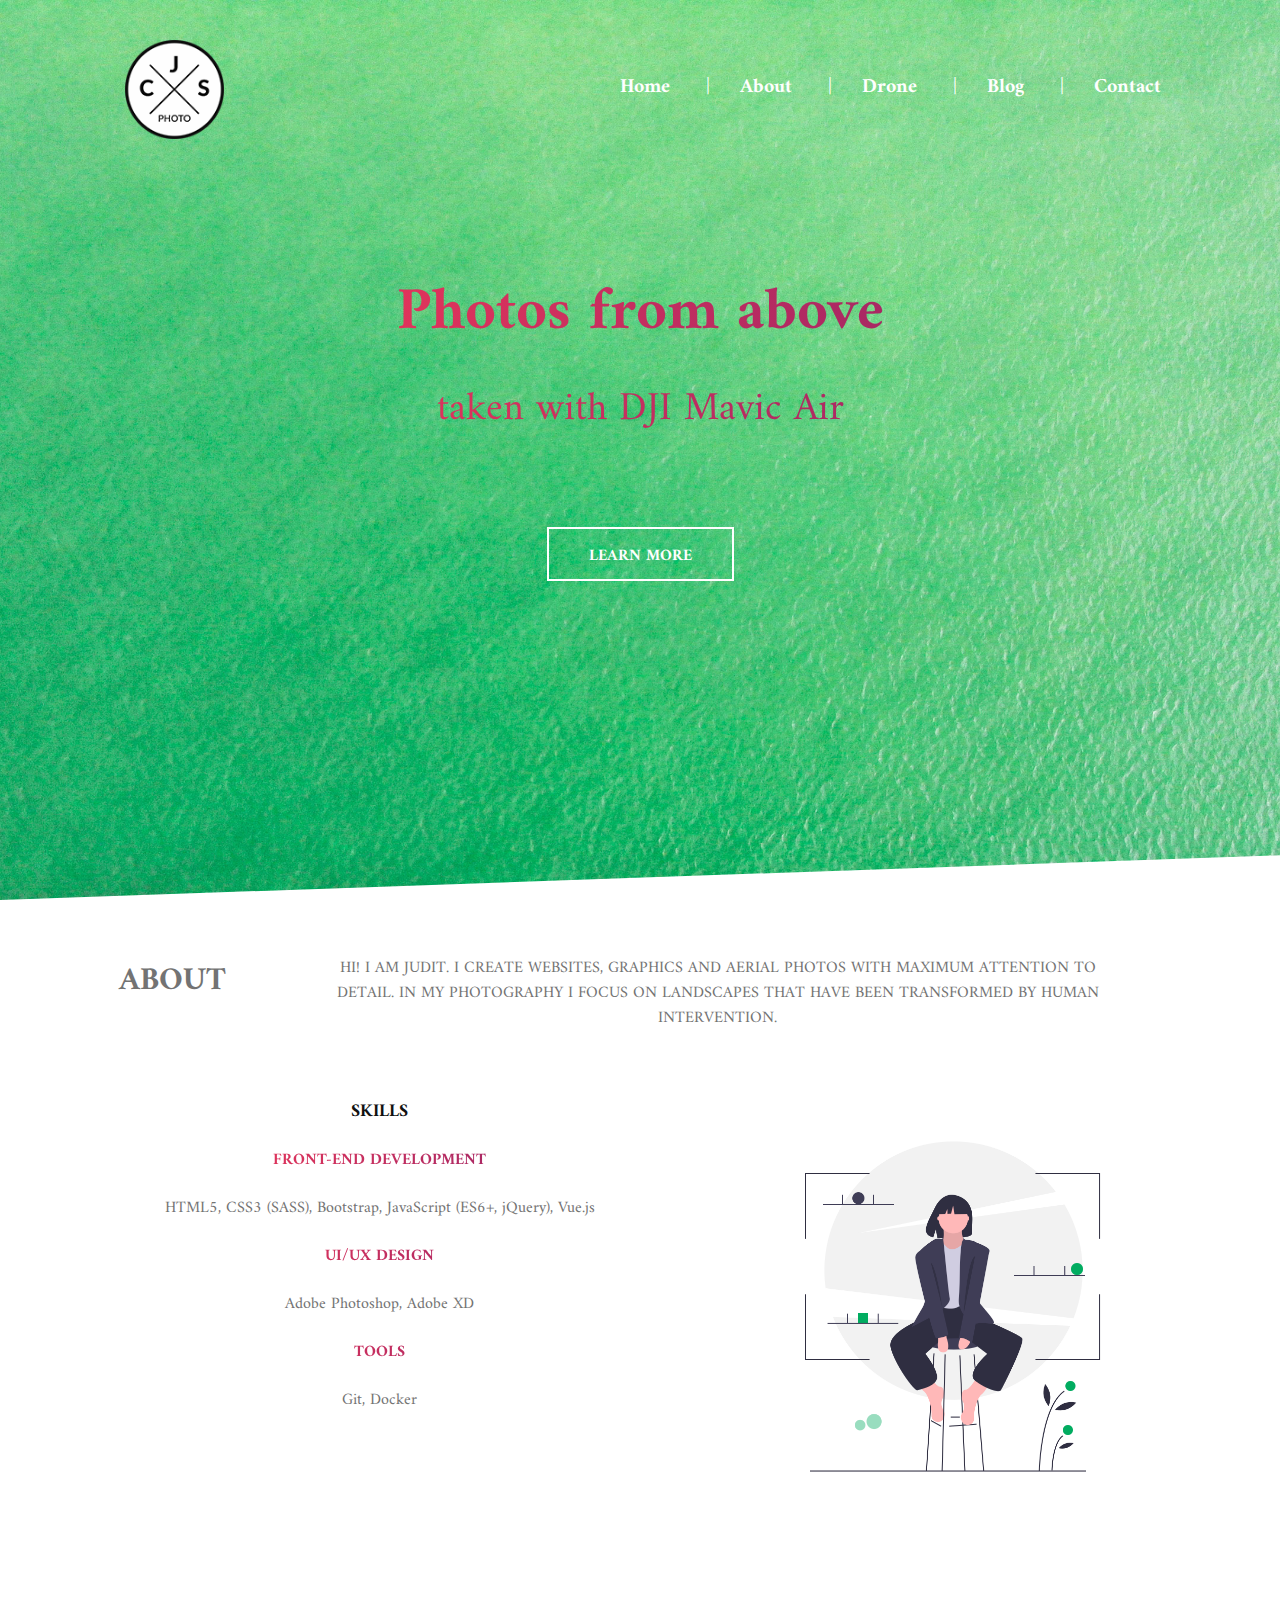
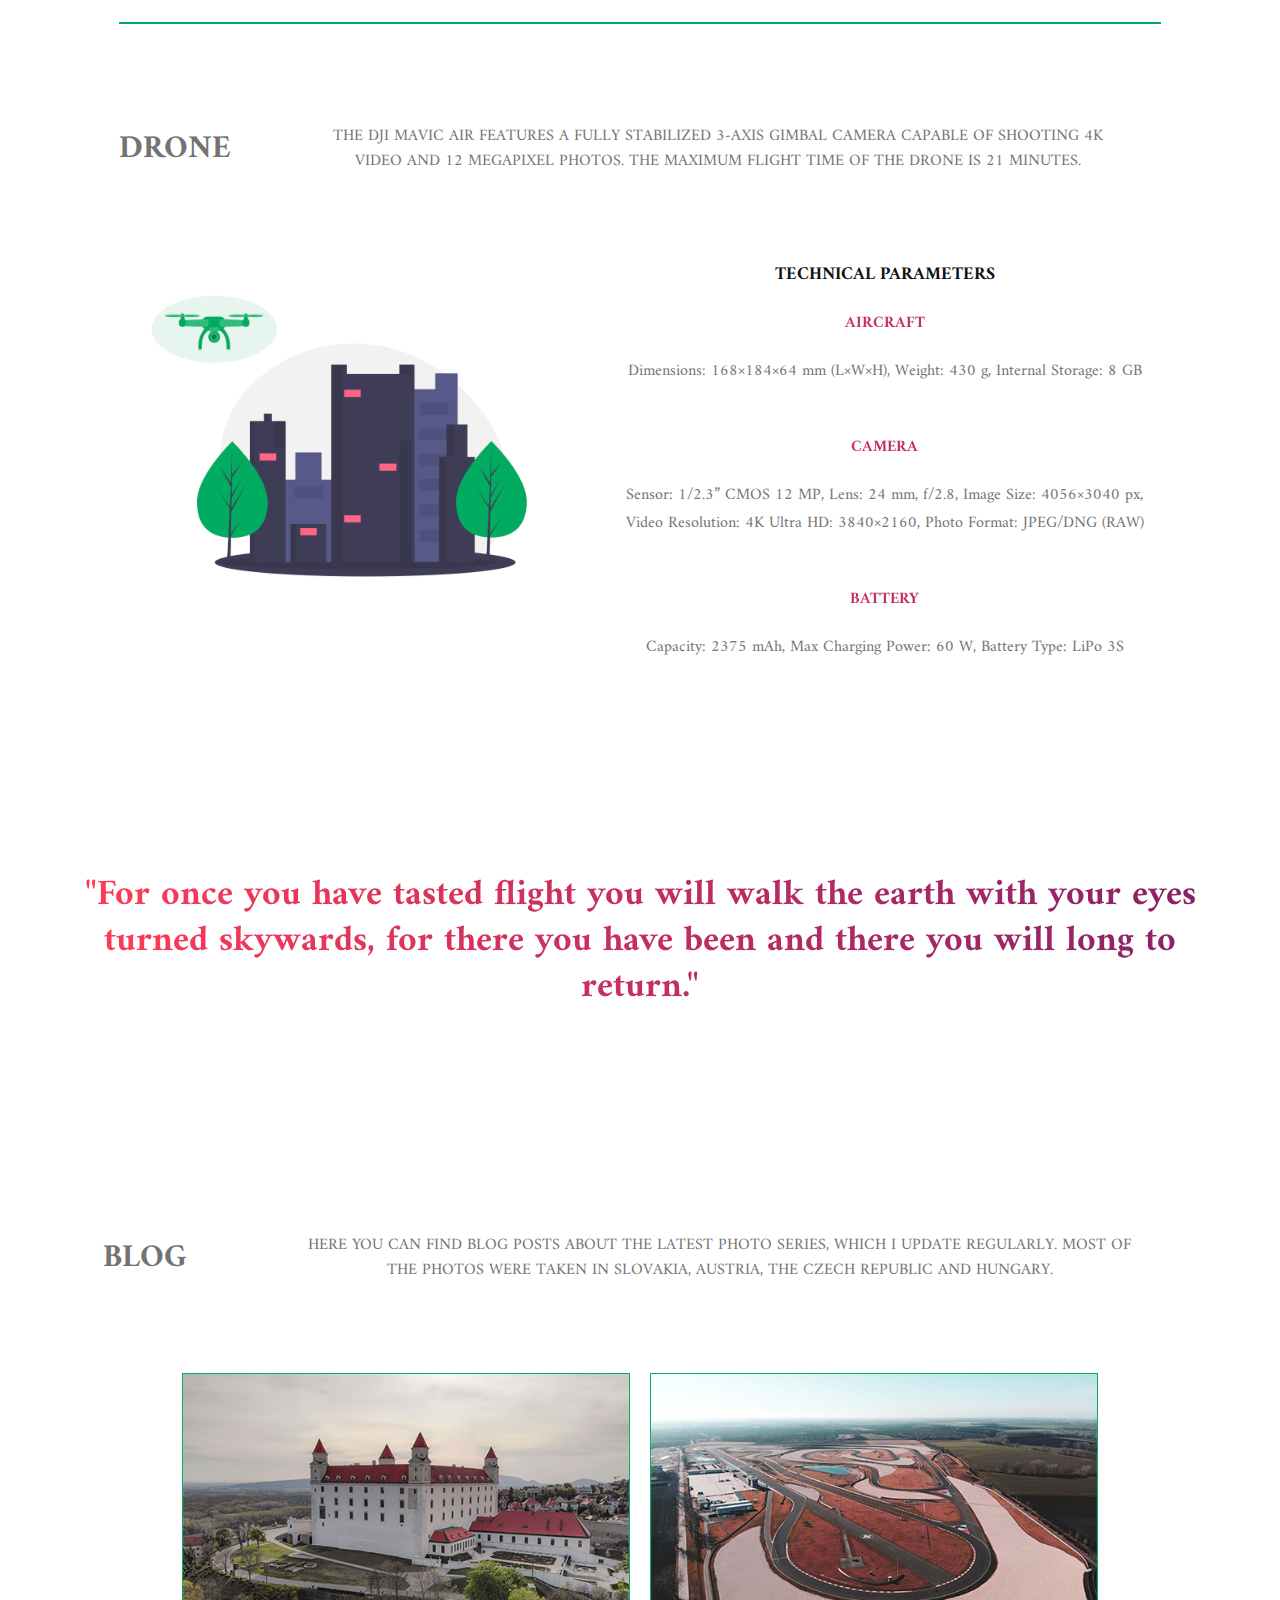
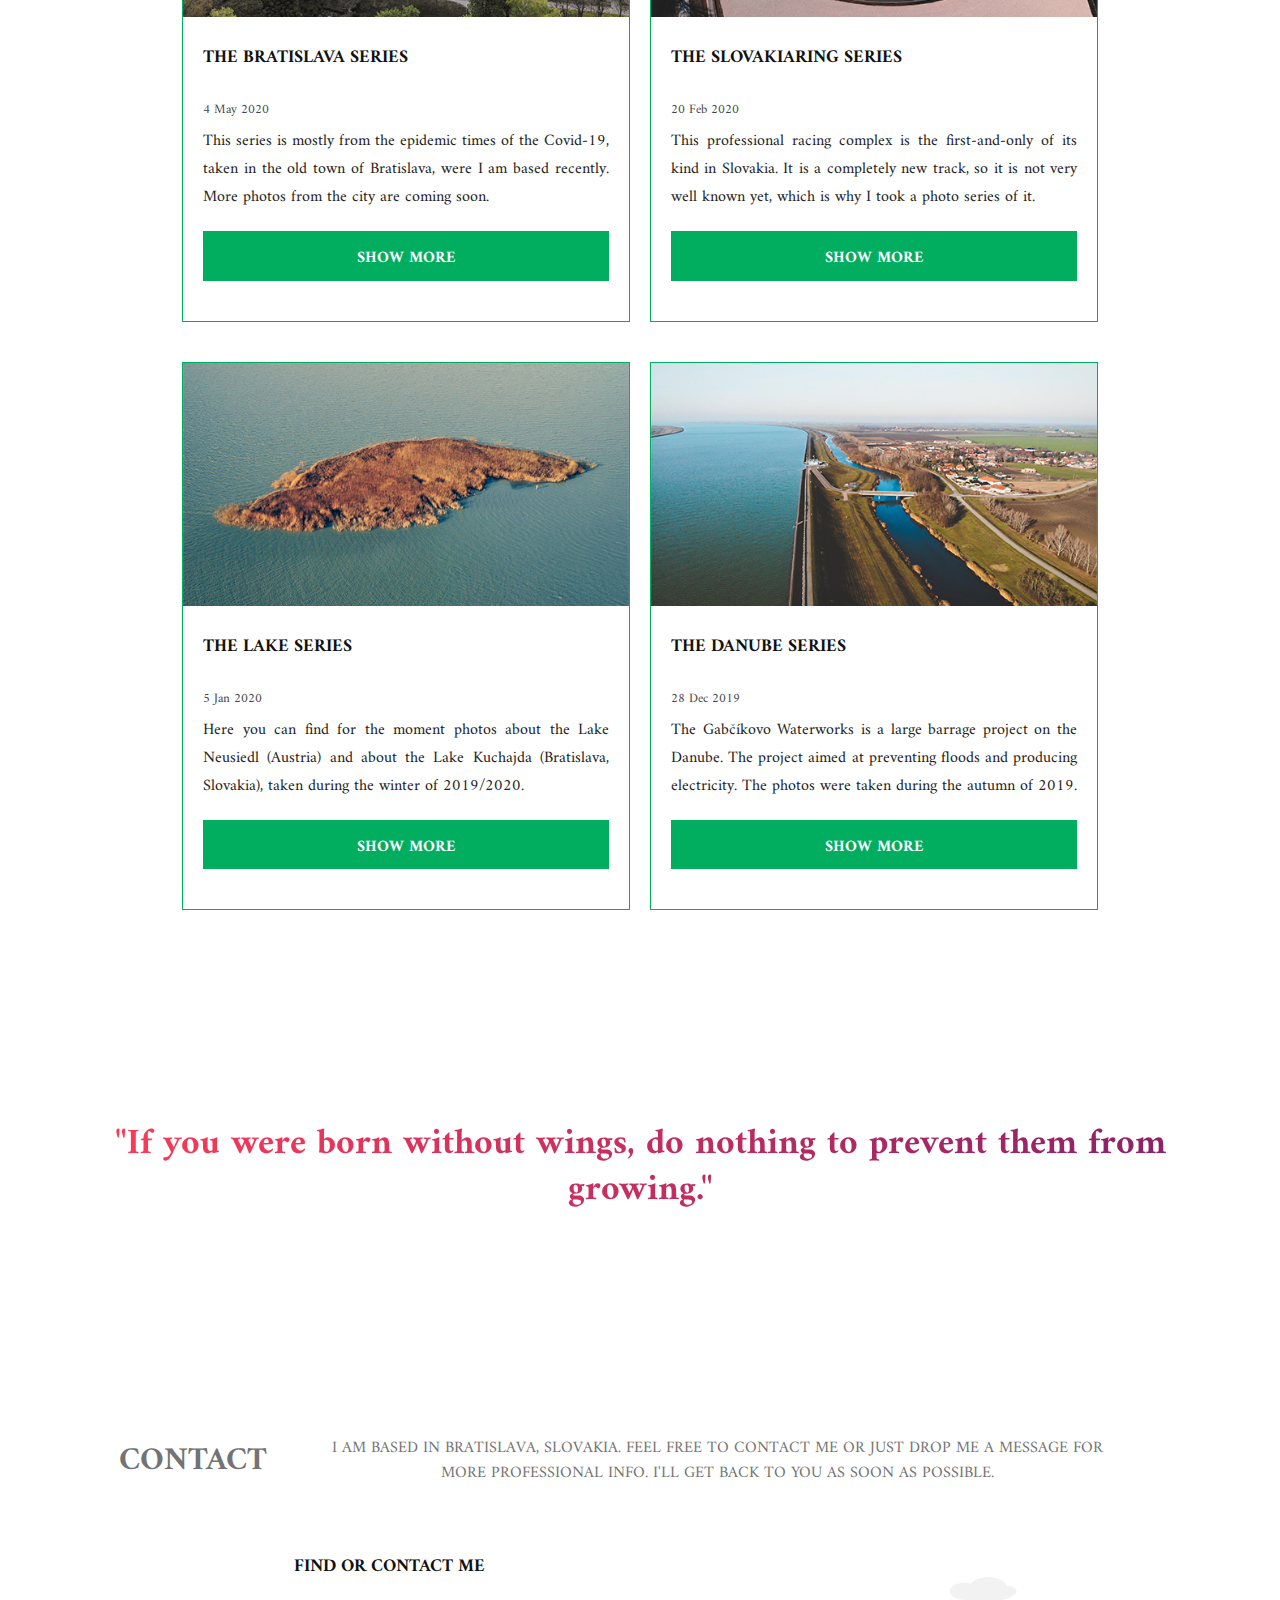
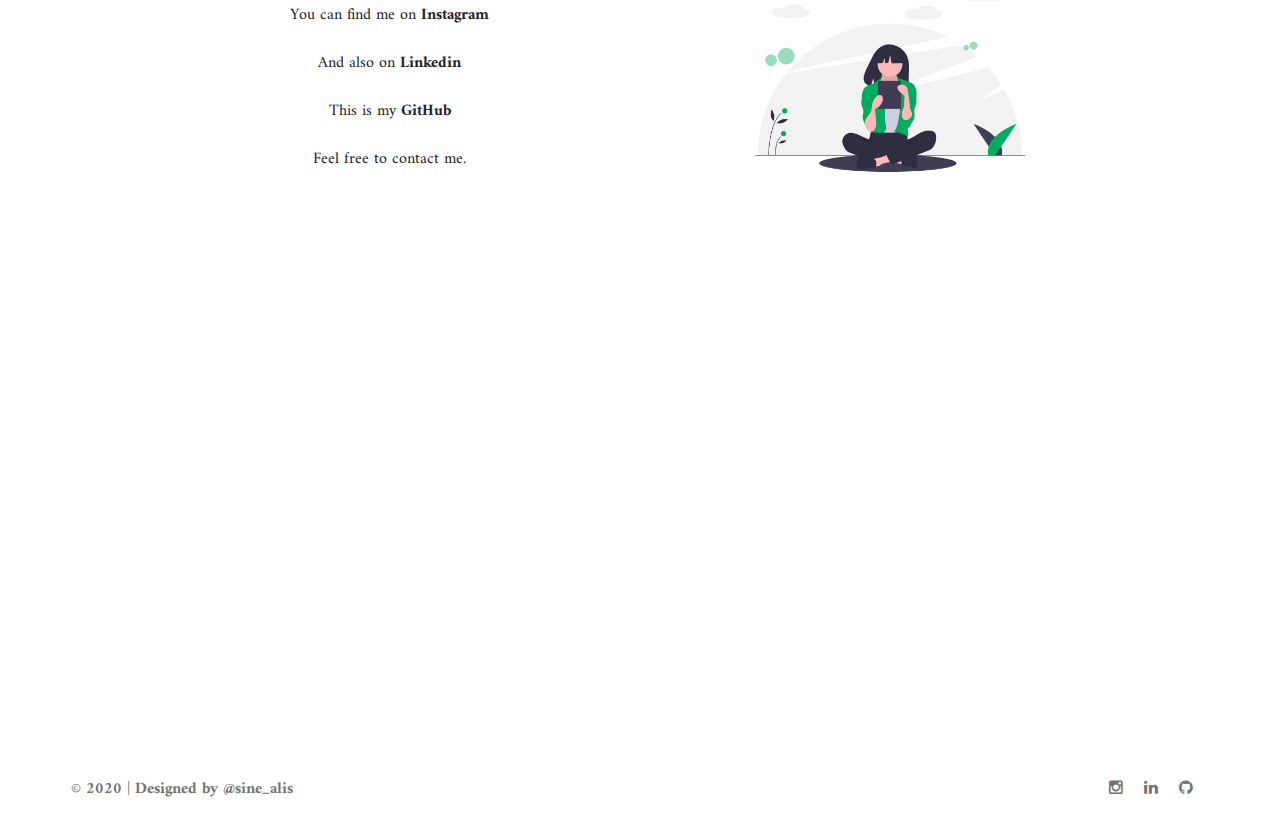
==== commit ce1fed93: "Update index.html" ====
--- a/index.html
+++ b/index.html
@@ -95,7 +95,7 @@
 							<p class="category">CAMERA</p>
 							<p class="text">Sensor: 1/2.3” CMOS 12&nbsp;MP, Lens: 24&nbsp;mm, f/2.8, Image Size: 4056×3040&nbsp;px, Video Resolution: 4K Ultra HD: 3840×2160, Photo Format: JPEG/DNG&nbsp;(RAW)</p>
 							<br/>
-							<p class="category">BATERRY</p>
+							<p class="category">BATTERY</p>
 							<p class="text">Capacity: 2375&nbsp;mAh, Max Charging Power: 60&nbsp;W, Battery Type: LiPo&nbsp;3S</p>
 						</div>
 						<div class="cf"></div>
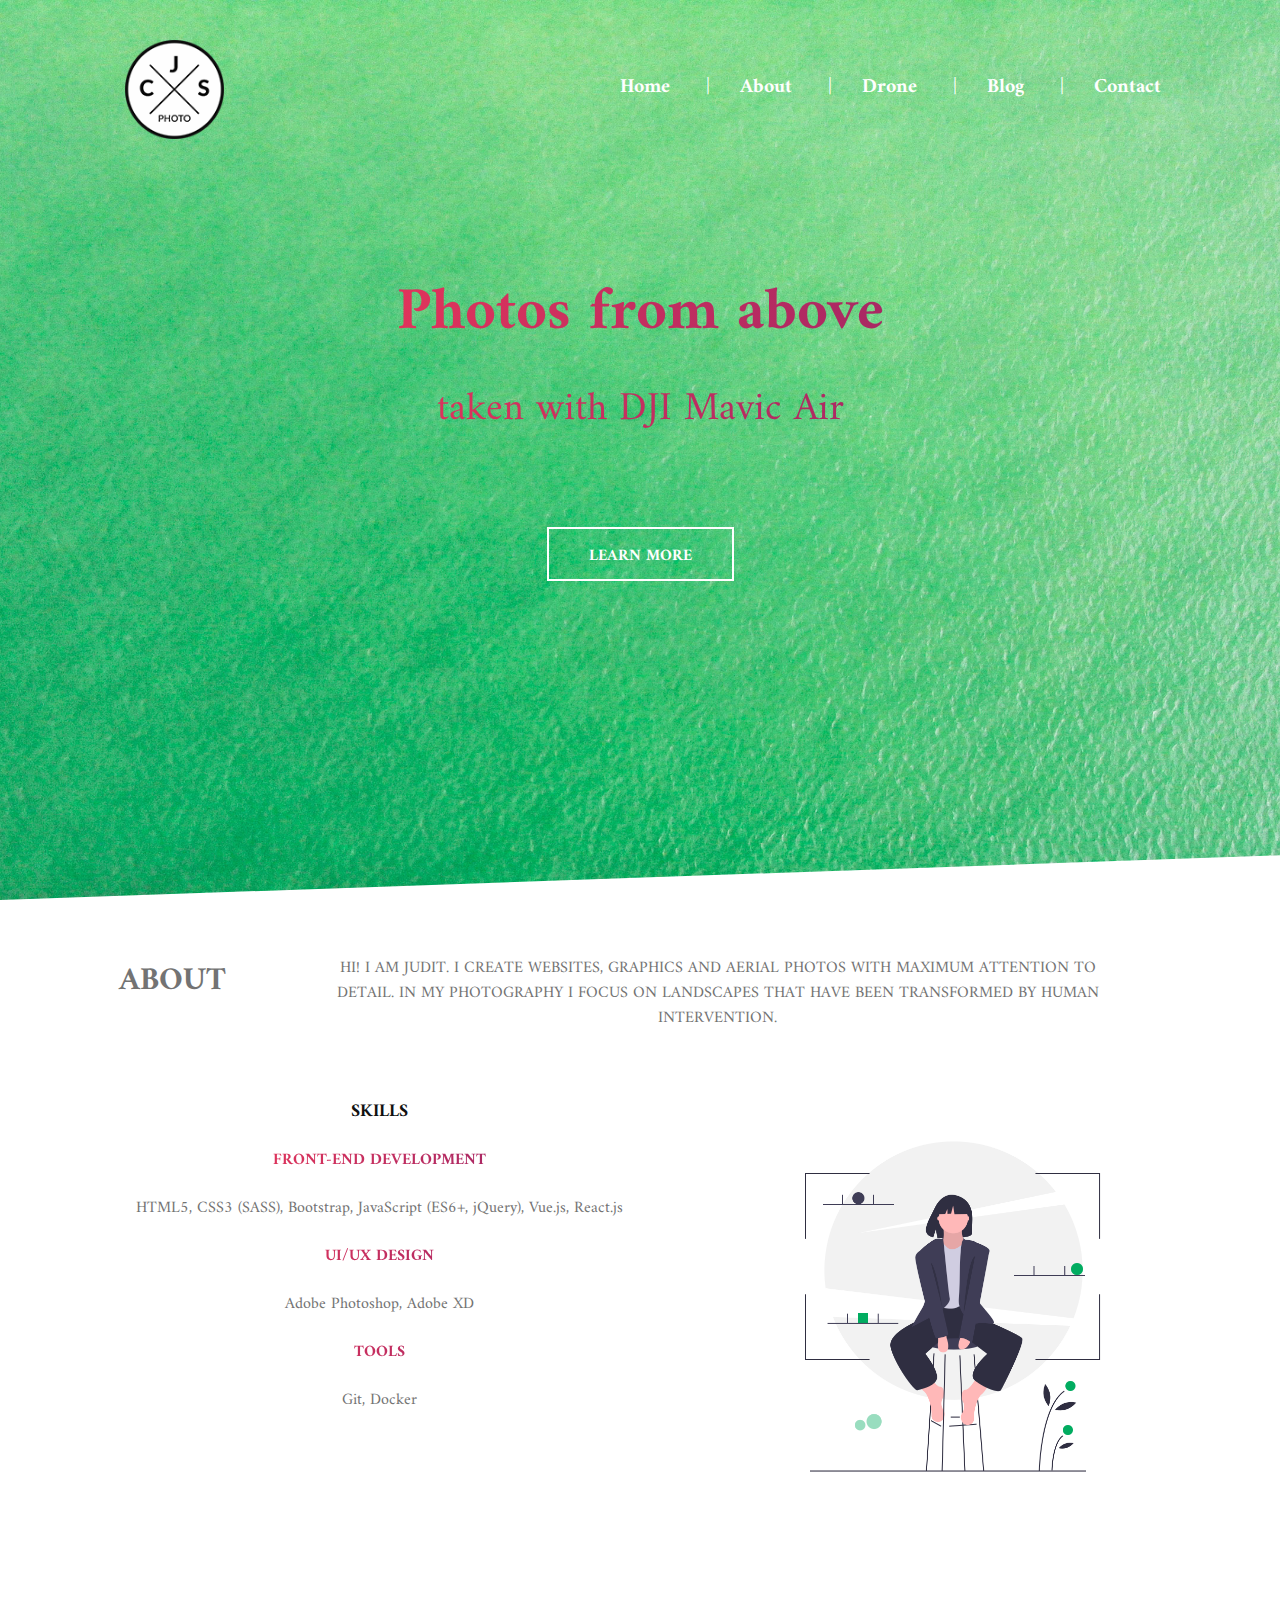
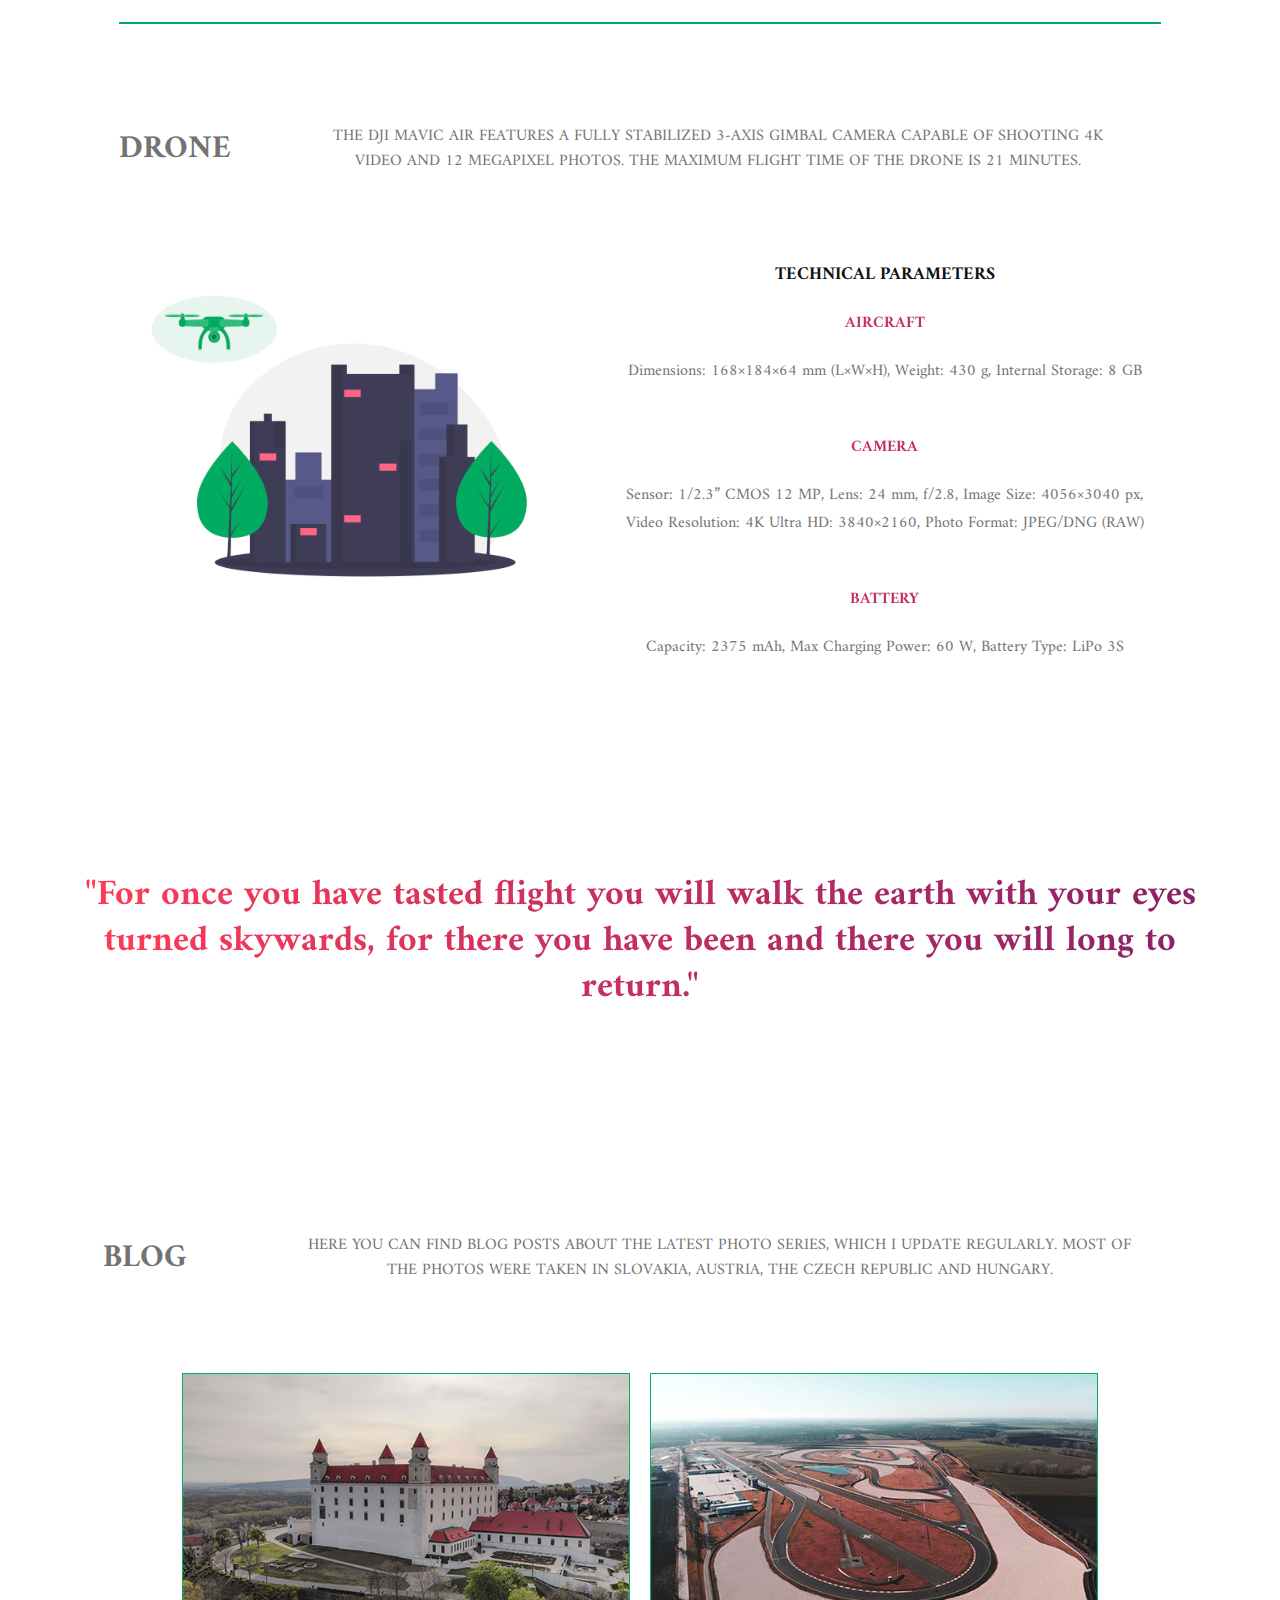
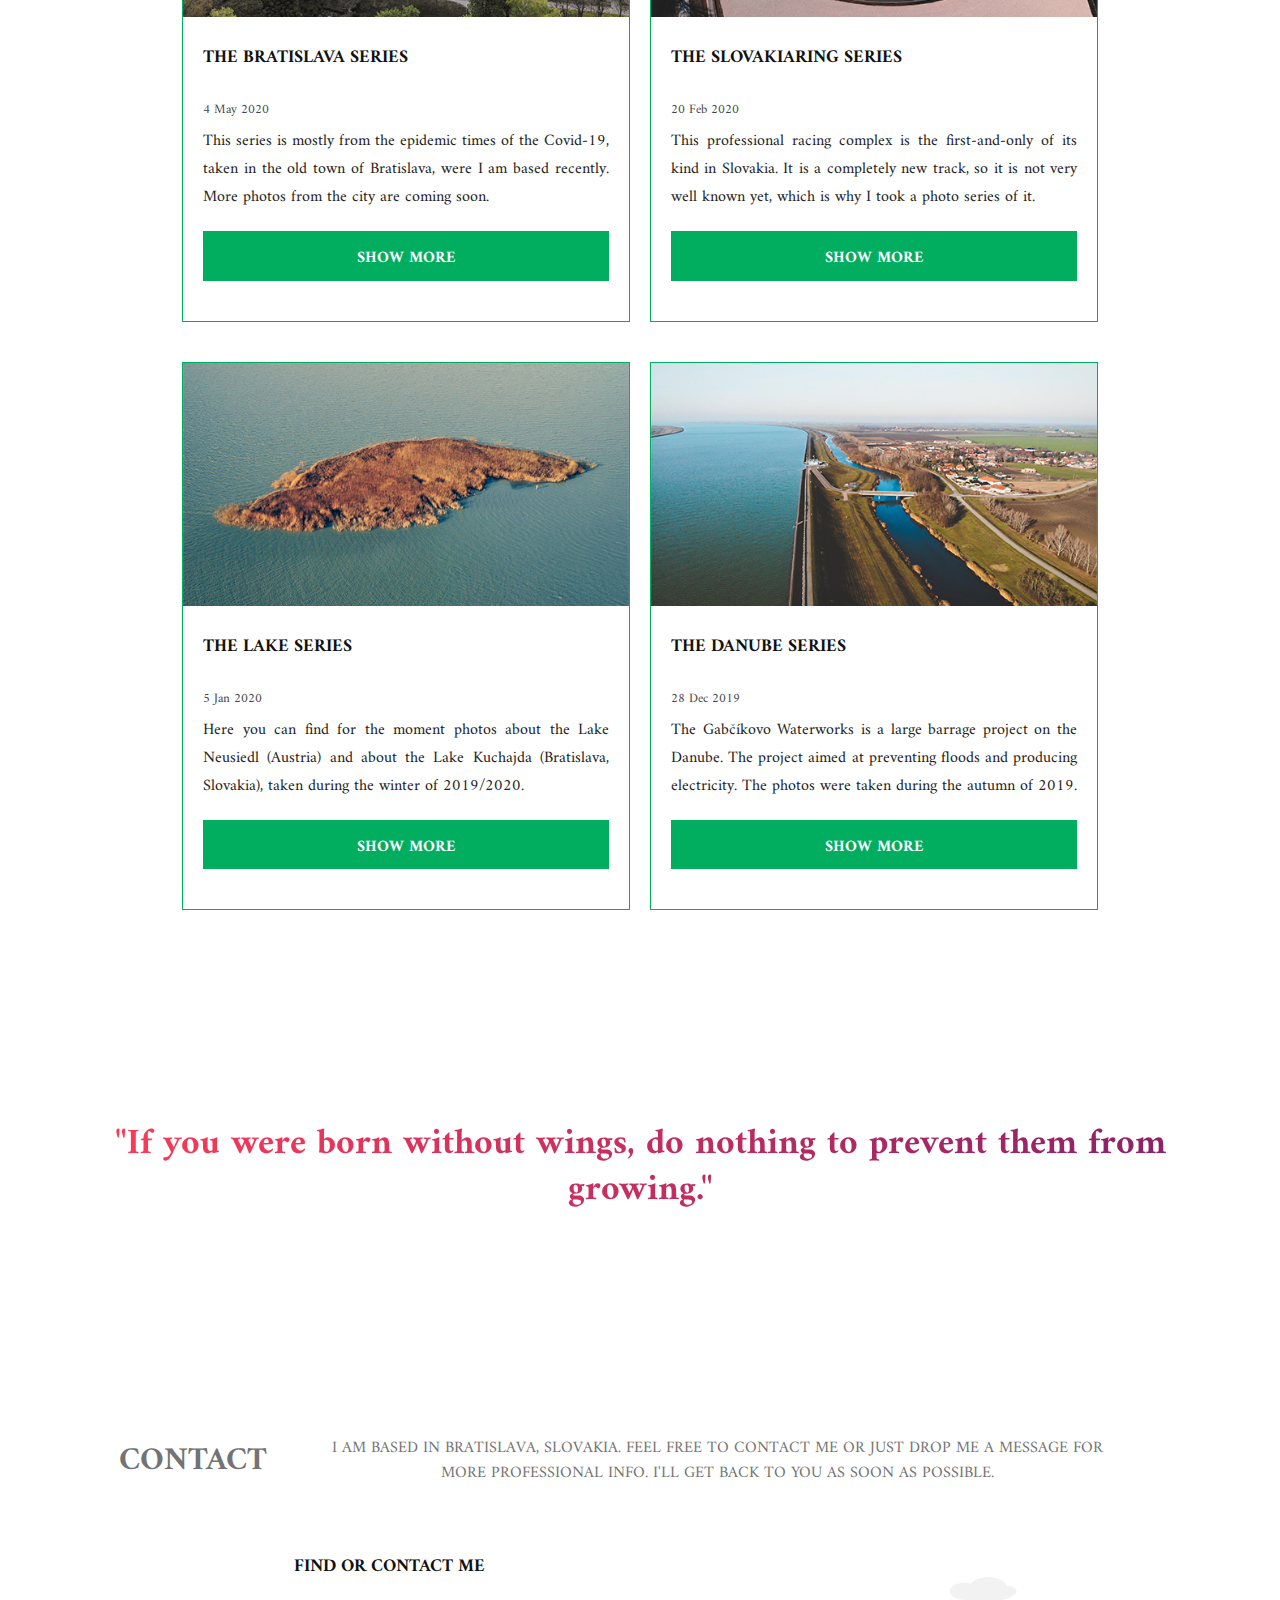
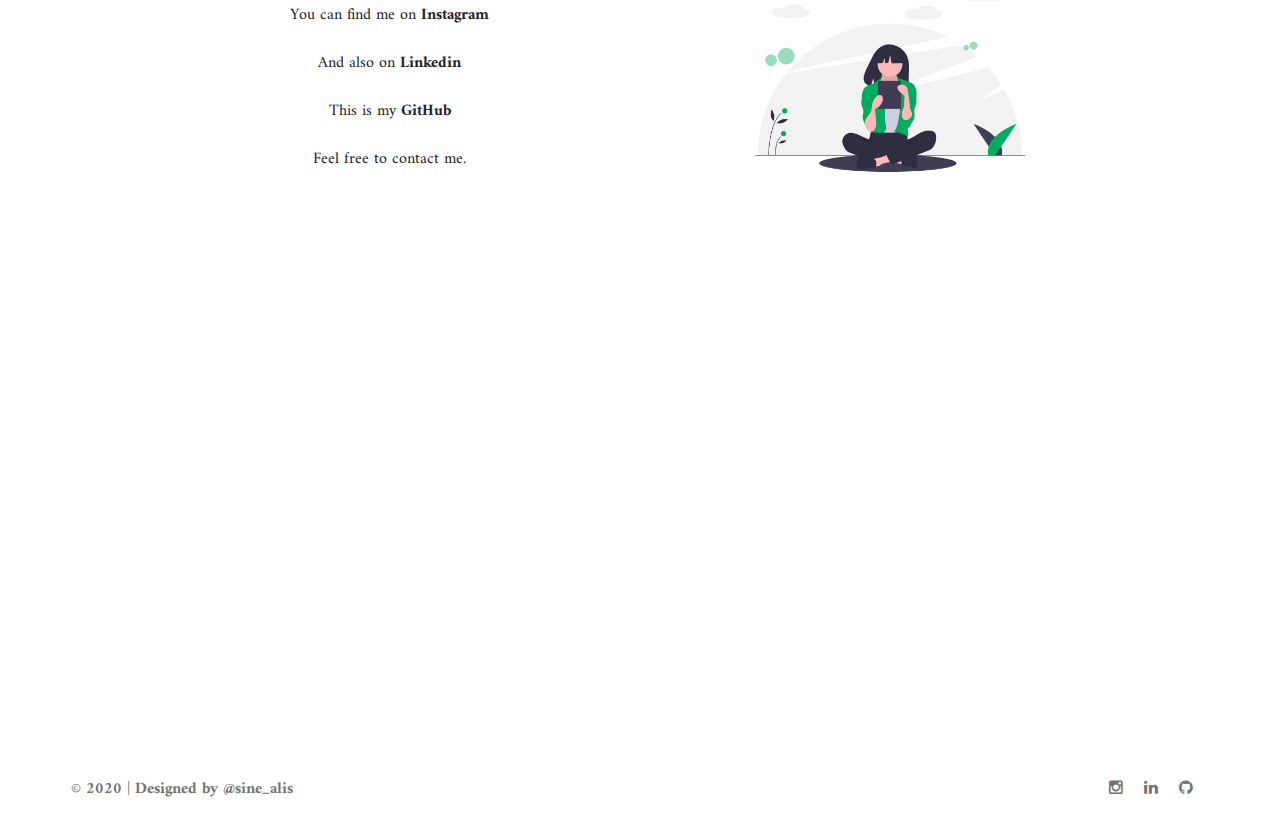
==== commit 78dbeb4b: "Update index.html" ====
--- a/index.html
+++ b/index.html
@@ -66,7 +66,7 @@
 						<h2>Skills</h2>
 						<div class="skill">
 							<p class="category">FRONT-END DEVELOPMENT</p>
-							<p class="text">HTML5, CSS3 (SASS), Bootstrap, JavaScript (ES6+, jQuery), Vue.js</p>
+							<p class="text">HTML5, CSS3 (SASS), Bootstrap, JavaScript (ES6+, jQuery), Vue.js, React.js</p>
 							<p class="category">UI/UX DESIGN</p>
 							<p class="text">Adobe Photoshop, Adobe XD</p>
 							<p class="category">TOOLS</p>
@@ -74,7 +74,7 @@
 						</div>
 					</div>
 					<div class="about-picture">
-						<img src="img/about_skills.png" alt="thumbnail">
+						<img src="img/about_skills.png" alt="thumbnail" class="png">
 					</div>
 				</div>
 				<hr>
@@ -84,7 +84,7 @@
 				</div>
 				<div class="about about-2 cf">
 					<div class="about-picture">
-						<img src="img/about_dron.png" alt="thumbnail">
+						<img src="img/about_dron.png" alt="thumbnail" class="png">
 					</div>
 					<div class="about-text">
 						<h2>Technical Parameters</h2>
@@ -177,7 +177,7 @@
 				</div>
 				<div class="contact cf">
 					<div class="about-picture">
-						<img src="img/about_contact.png" alt="thumbnail">
+						<img src="img/about_contact.png" alt="thumbnail" class="png">
 					</div>
 					<div class="contact-info">
 						<h2>Find or Contact me</h2>
@@ -220,7 +220,8 @@
 			
 			$(".menu-dropdown select").selectOrDie();
 		</script>
-
+		<script src="https://cdnjs.cloudflare.com/ajax/libs/gsap/3.7.1/gsap.min.js"></script>
+		<script src="js/app.js"></script>
 		<script src="js/script.js"></script>
 	</body>
 </html>
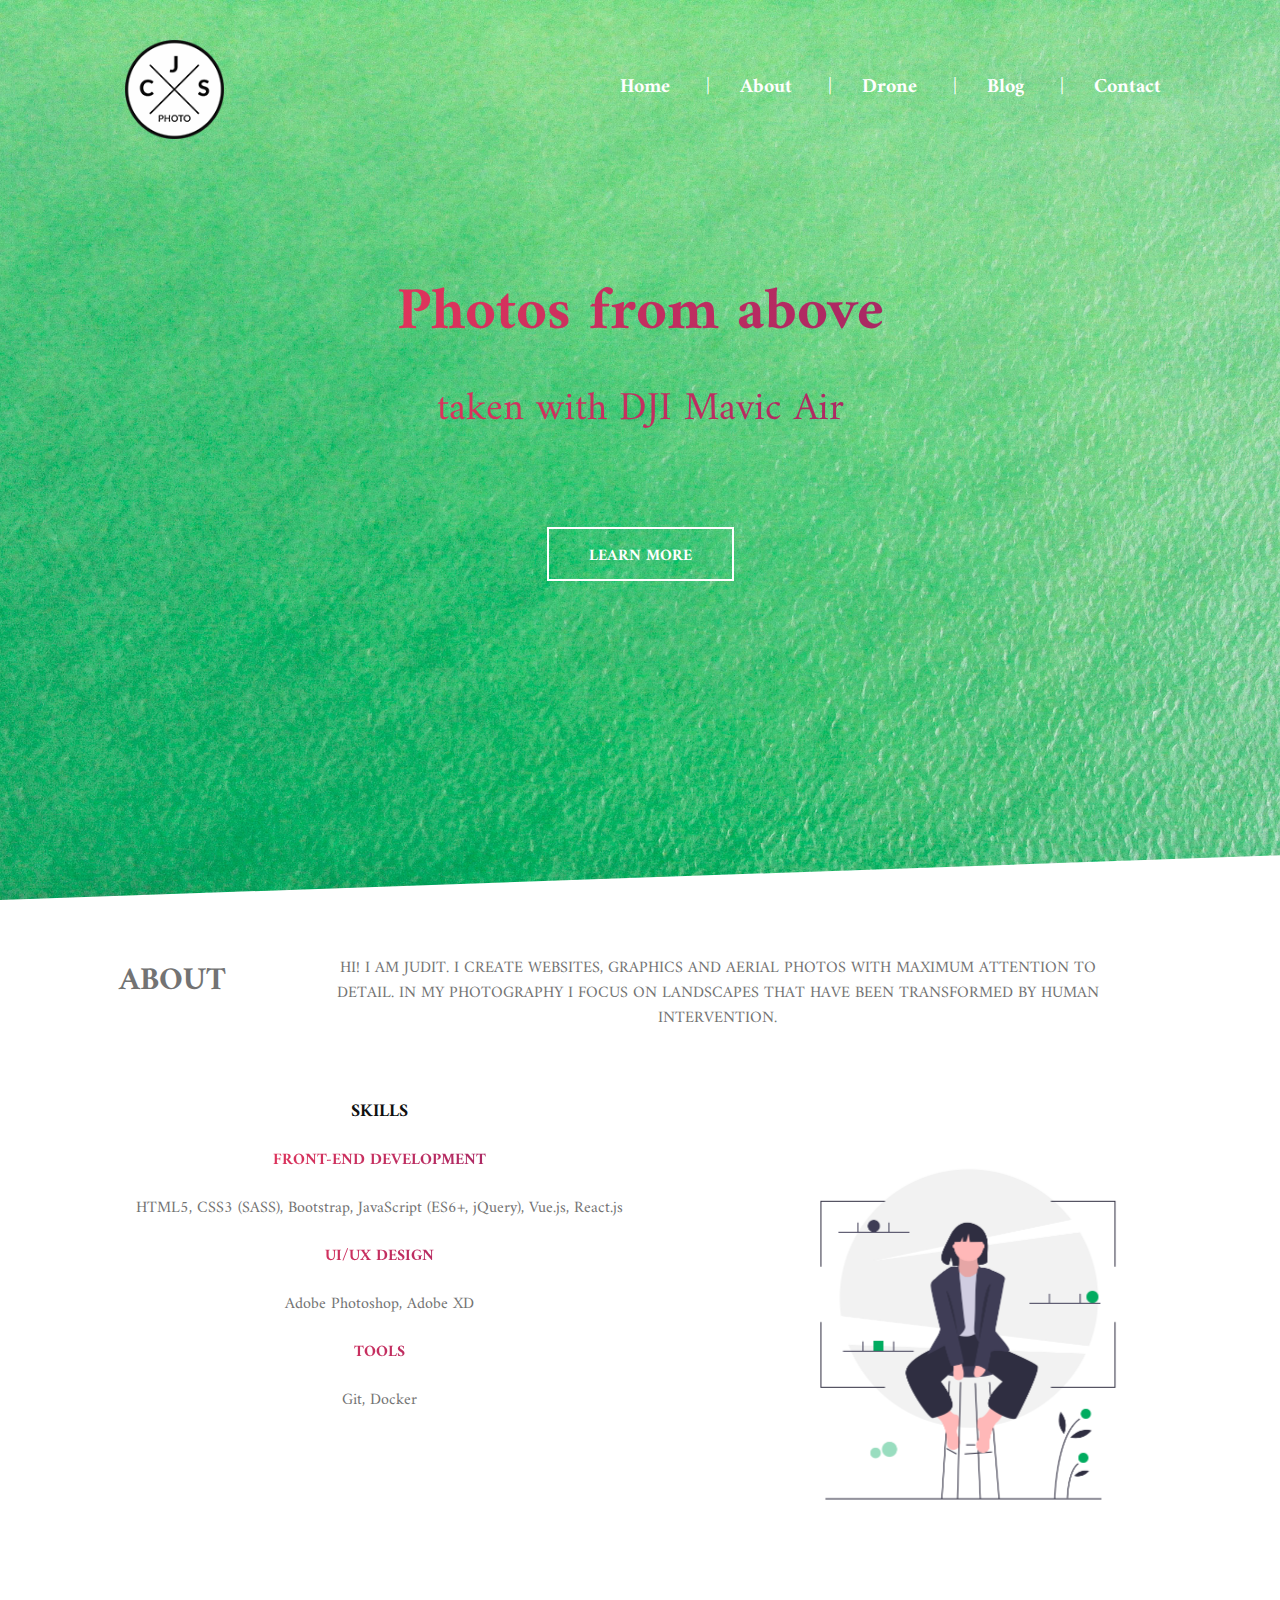
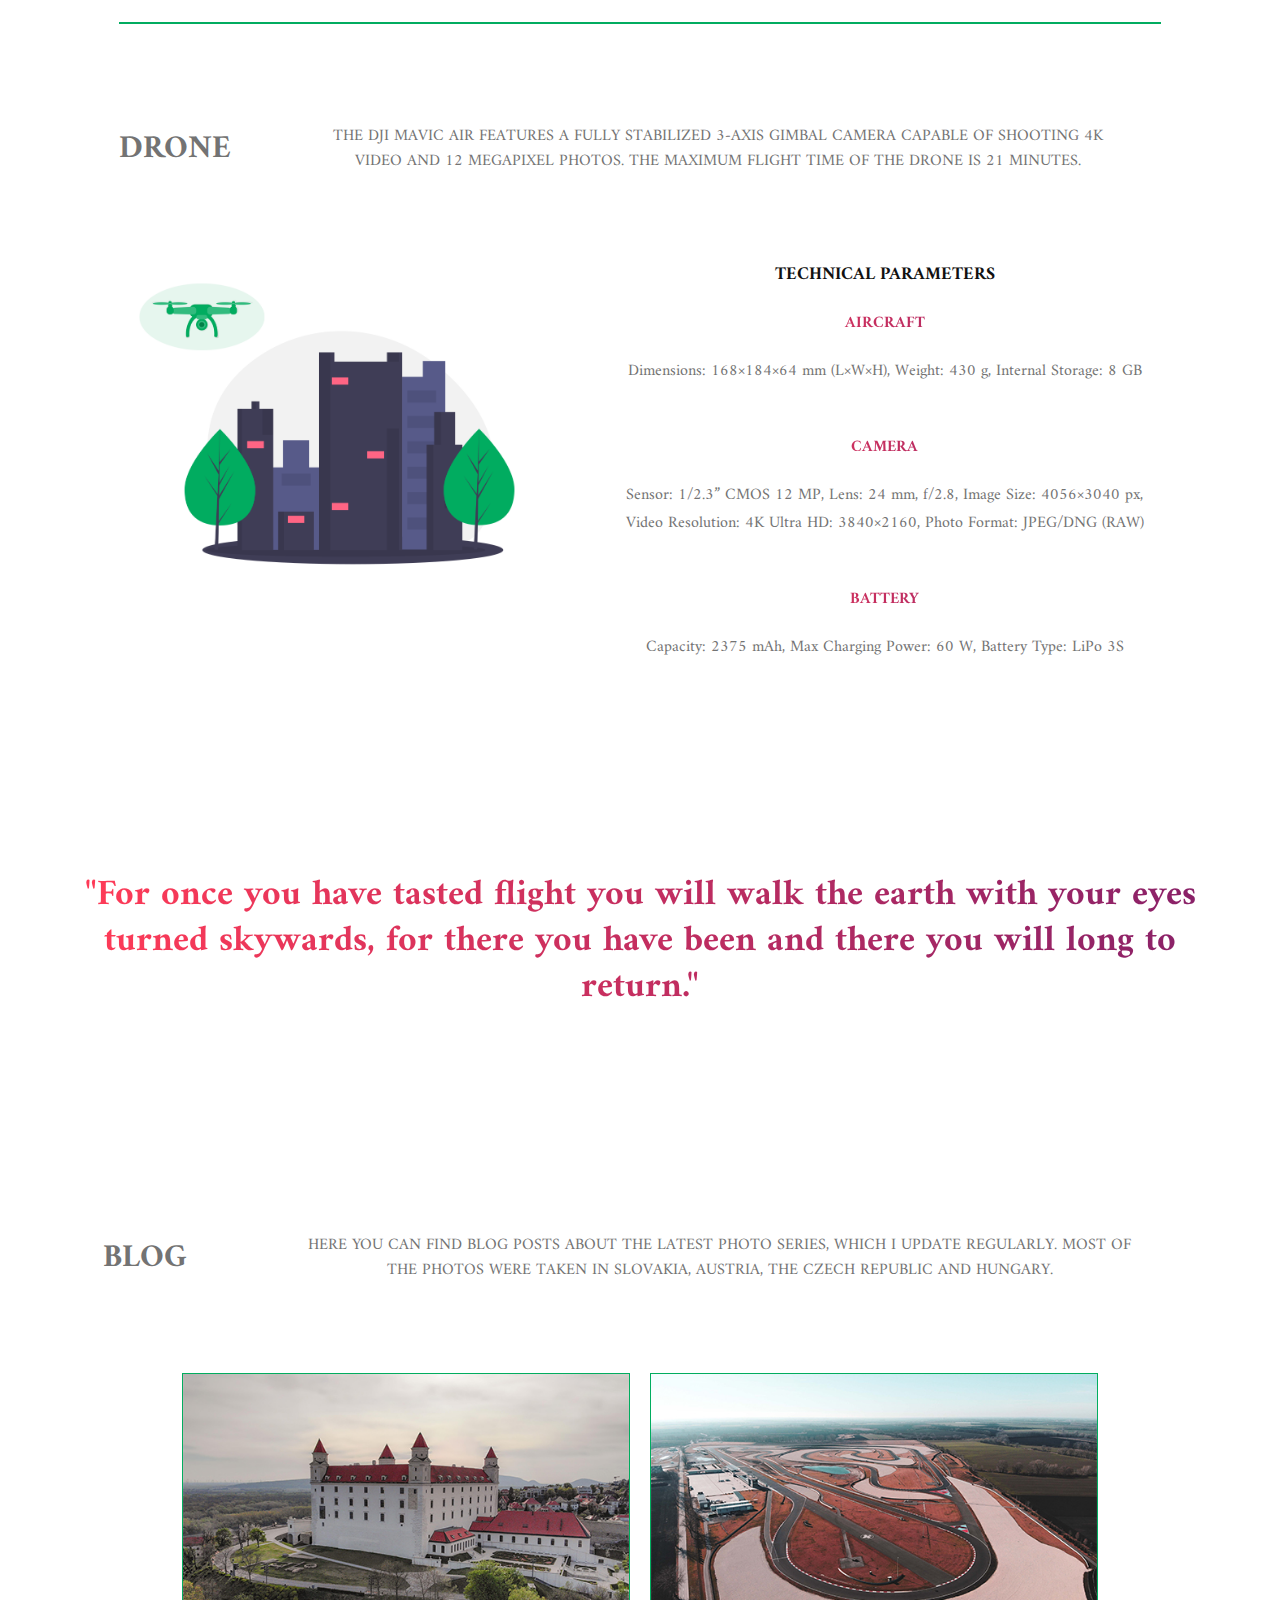
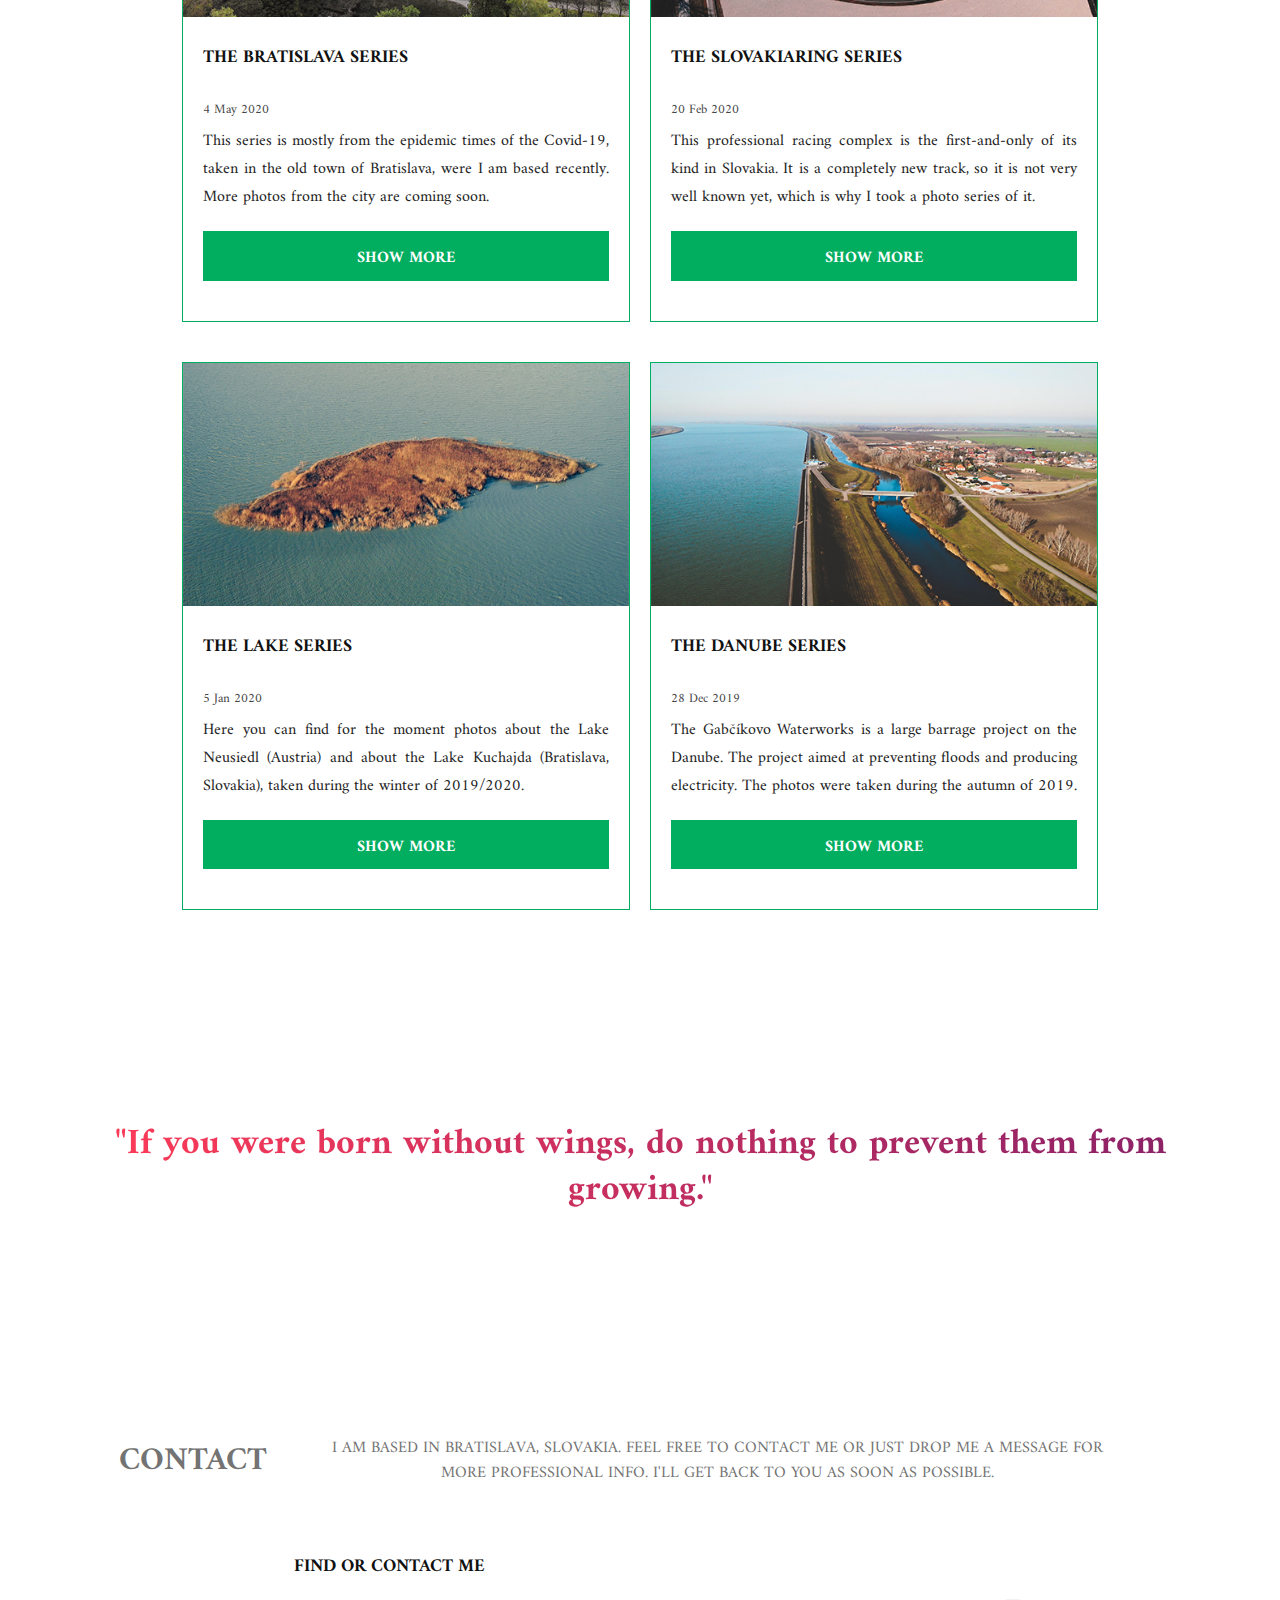
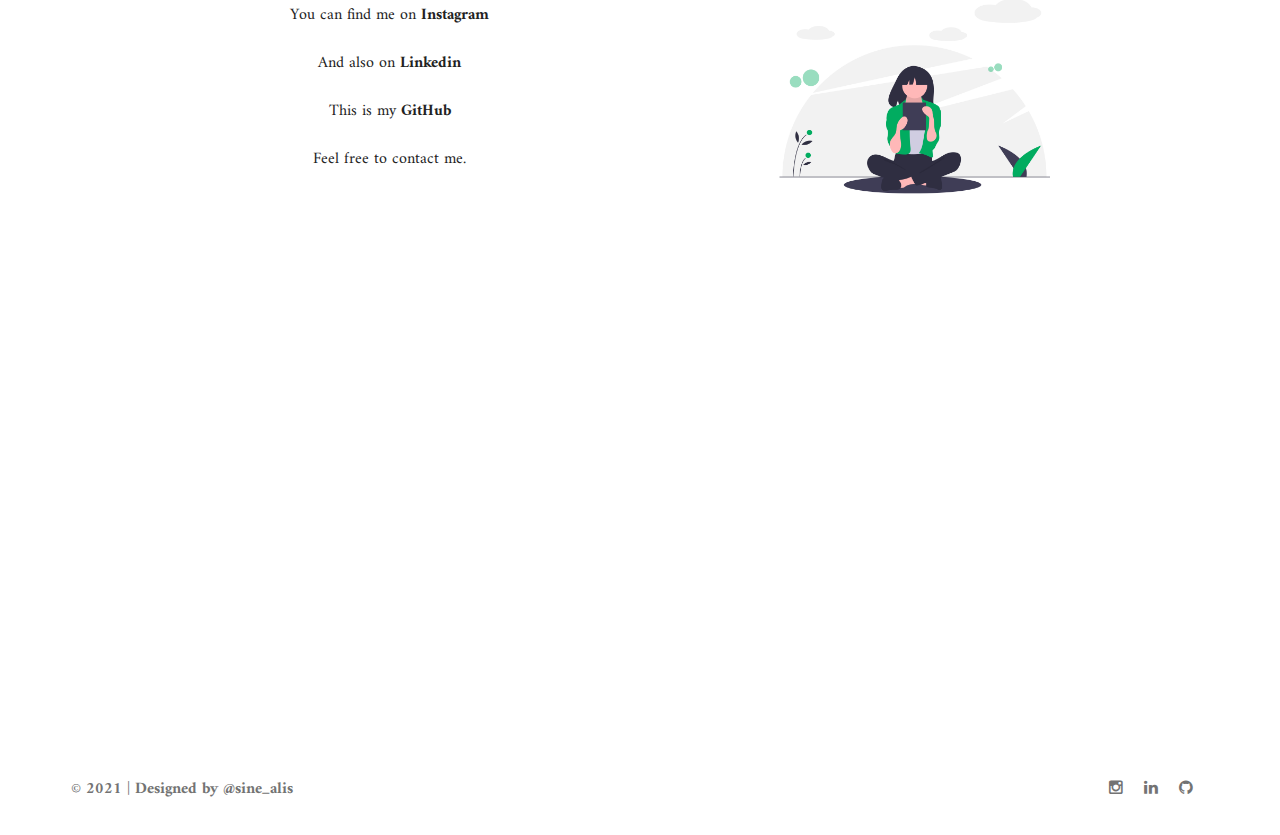
==== commit df9bf7a7: "Update index.html" ====
--- a/index.html
+++ b/index.html
@@ -185,7 +185,6 @@
 						<p>And also on <a href="https://www.linkedin.com/in/judit-csiba-8711421b7/">Linkedin</a></p>
 						<p>This is my <a href="https://github.com/sinealis">GitHub</a></p>
 						<p>Feel free to contact me.</p>
-
 					</div>
 				</div>
 			</div>
@@ -197,7 +196,7 @@
 			<div class="container">
 				<div class="foot cf">
 					<div class="footer-copyright">
-						&copy;&nbsp;2020 | Designed&nbsp;by&nbsp;@sine_alis
+						&copy;&nbsp;2021 | Designed by @sine_alis
 					</div>
 					<div class="footer-socicons">
 						<a href="https://www.instagram.com/sine__alis/"><i class="fa fa-instagram" aria-hidden="true"></i></a>
